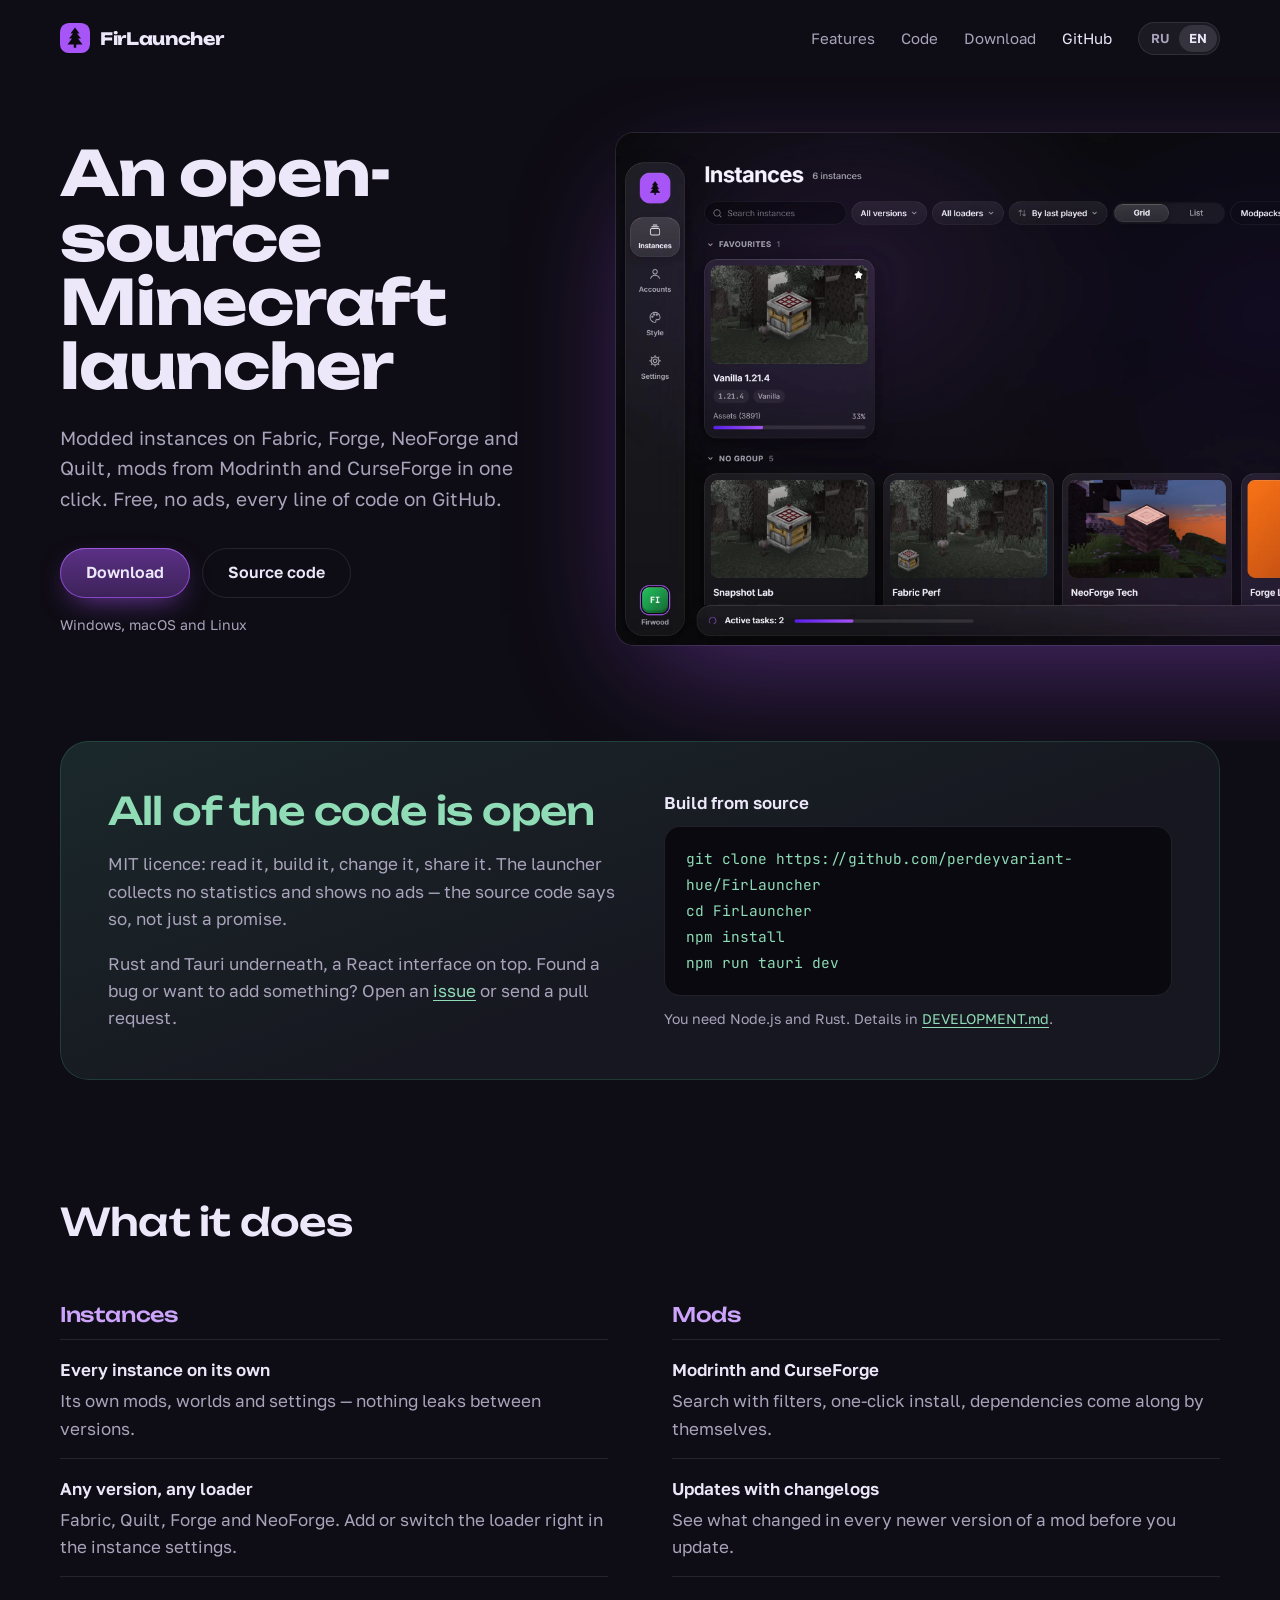
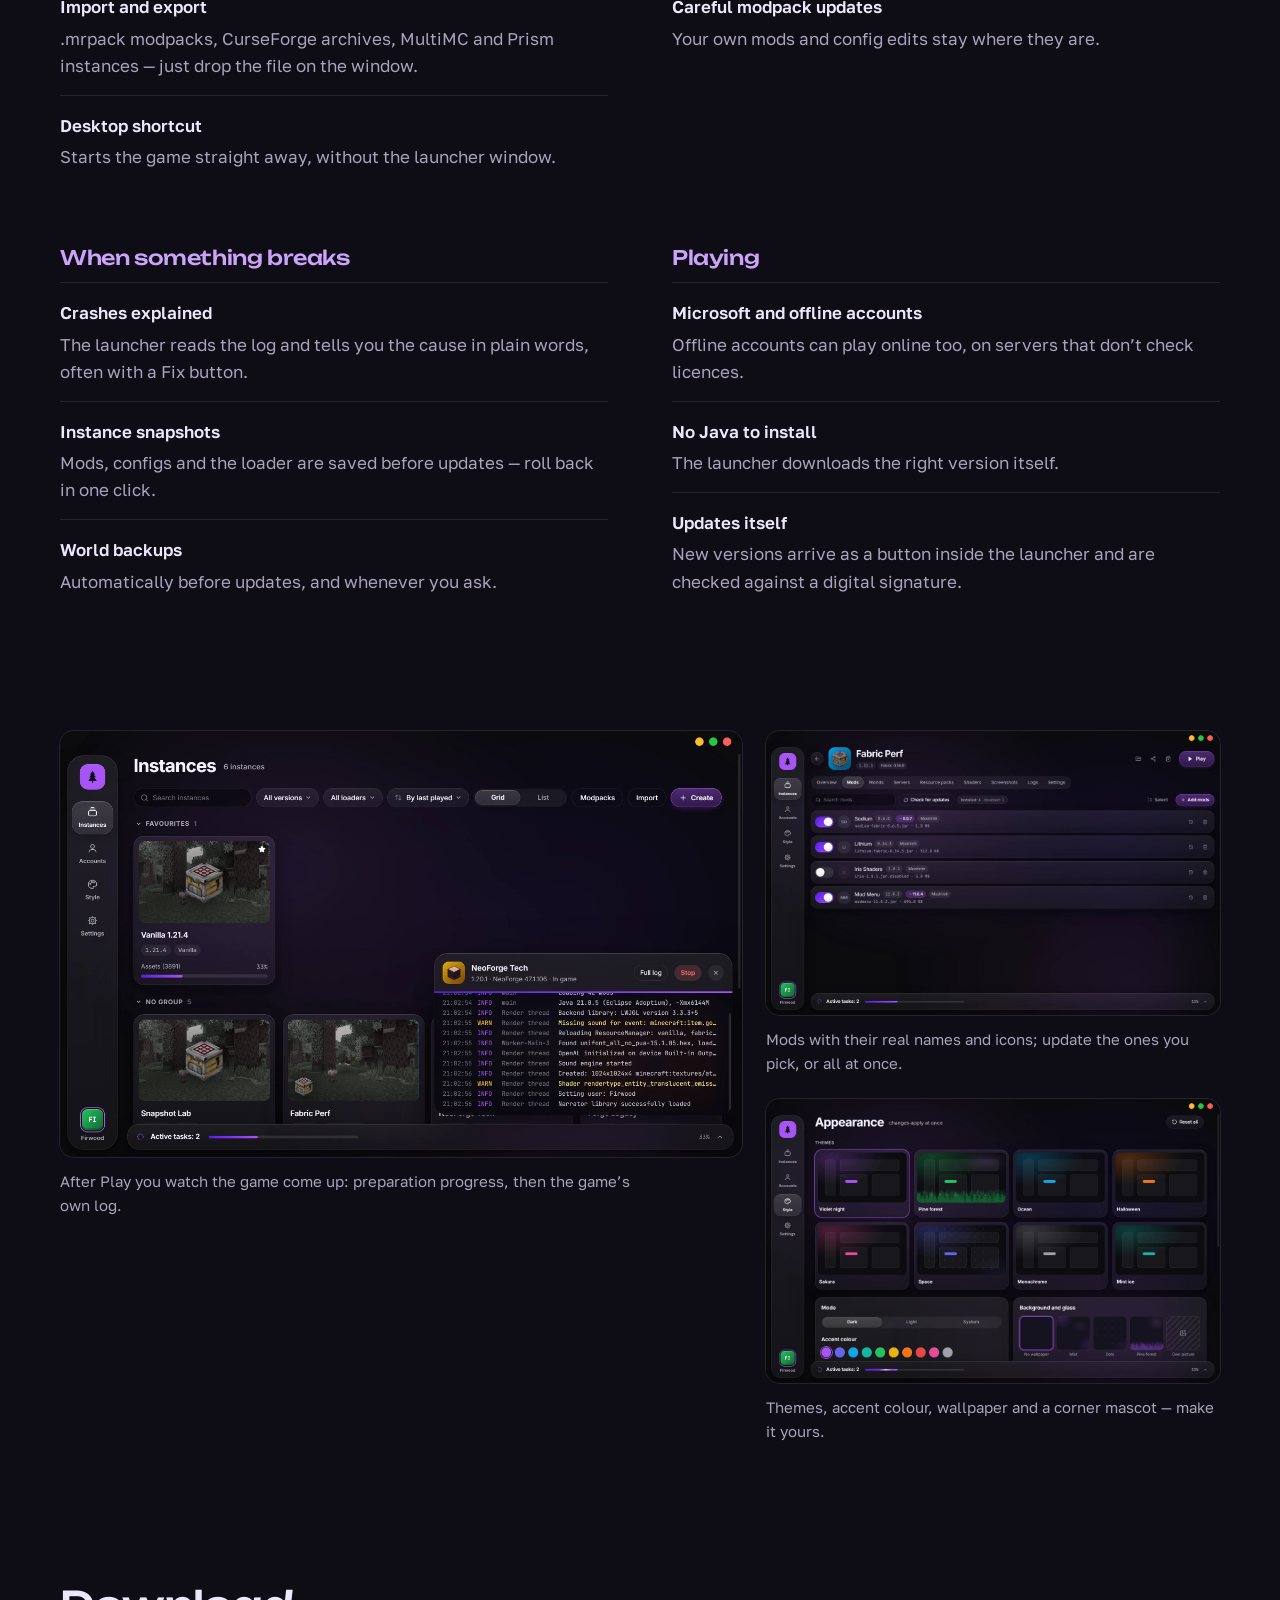
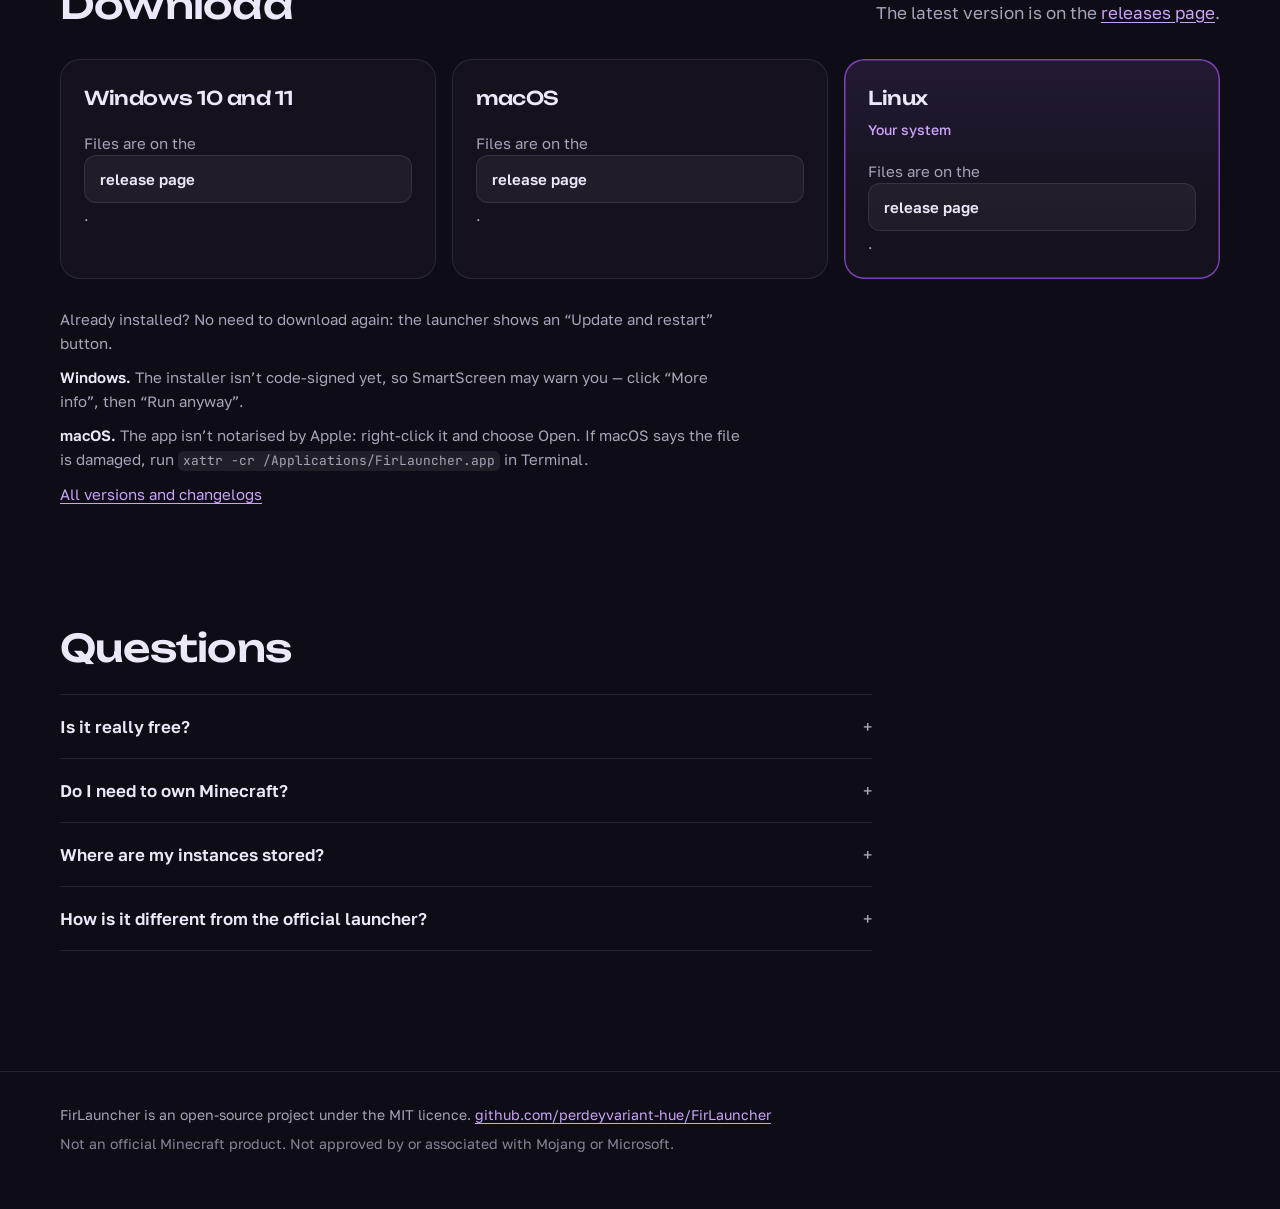
==== en/index.html @ 016143f2 "Site from FirLauncher/FirLauncher@e75945dbc48995f0e6915849e0f08cb244900f71" ====
<!doctype html>
<html lang="en">
<head>
  <meta charset="utf-8">
  <meta name="viewport" content="width=device-width, initial-scale=1">
  <title>FirLauncher — an open-source Minecraft launcher</title>
  <meta name="description" content="A free, open-source Minecraft launcher: modded instances on Fabric, Forge, NeoForge and Quilt, mods from Modrinth and CurseForge in one click. Windows, macOS and Linux.">
  <meta property="og:title" content="FirLauncher — an open-source Minecraft launcher">
  <meta property="og:description" content="Modded instances, one-click mods from Modrinth and CurseForge. Free, no ads, all the code on GitHub.">
  <meta property="og:image" content="../assets/en/instances.webp">
  <meta name="theme-color" content="#0e0c14">
  <link rel="icon" href="../favicon.svg" type="image/svg+xml">
  <link rel="canonical" href="https://firlauncher.github.io/en/">
  <link rel="alternate" hreflang="ru" href="https://firlauncher.github.io/">
  <link rel="alternate" hreflang="en" href="https://firlauncher.github.io/en/">
  <link rel="alternate" hreflang="x-default" href="https://firlauncher.github.io/en/">
  <link rel="preconnect" href="https://fonts.googleapis.com">
  <link rel="preconnect" href="https://fonts.gstatic.com" crossorigin>
  <link href="https://fonts.googleapis.com/css2?family=Golos+Text:wght@400;500;600&family=JetBrains+Mono:wght@400&family=Unbounded:wght@500;700&display=swap" rel="stylesheet">
  <link rel="stylesheet" href="../style.css">
</head>
<body>
  <a class="skip" href="#download">Skip to downloads</a>

  <header class="top">
    <a class="brand" href="./" aria-label="FirLauncher home">
      <svg class="brand-mark" viewBox="0 0 24 24" aria-hidden="true"><rect width="24" height="24" rx="7" fill="#a855f7"/><path d="M12 3.6 15.6 8.4H13.6l3.2 4H14.4l3.6 4.8H13v2.6h-2v-2.6H6l3.6-4.8H7.2l3.2-4H8.4Z" fill="#0b0a0f"/></svg>
      FirLauncher
    </a>
    <nav class="top-nav" aria-label="Sections">
      <a href="#features">Features</a>
      <a href="#open-source">Code</a>
      <a href="#download">Download</a>
      <a class="top-gh" href="https://github.com/perdeyvariant-hue/FirLauncher">GitHub</a>
      <span class="lang" role="group" aria-label="Language">
        <a href="../" hreflang="ru" lang="ru">RU</a>
        <a aria-current="page" lang="en">EN</a>
      </span>
    </nav>
  </header>

  <main>
    <section class="hero">
      <div class="hero-text">
        <h1>An open-source Minecraft launcher</h1>
        <p class="lede">Modded instances on Fabric, Forge, NeoForge and Quilt, mods from Modrinth and CurseForge in one click. Free, no ads, every line of code on GitHub.</p>
        <div class="hero-actions">
          <a class="btn btn-primary" id="hero-download" href="#download">Download</a>
          <a class="btn btn-quiet" href="https://github.com/perdeyvariant-hue/FirLauncher">Source code</a>
        </div>
        <p class="hero-meta" id="hero-meta">Windows, macOS and Linux</p>
      </div>
      <figure class="hero-shot">
        <img src="../assets/en/instances.webp" width="2560" height="1600" alt="The FirLauncher window: instances with covers from the game, filters by version and loader">
      </figure>
    </section>

    <section class="open" id="open-source">
      <div class="open-text">
        <h2>All of the code is open</h2>
        <p>MIT licence: read it, build it, change it, share it. The launcher collects no statistics and shows no ads — the source code says so, not just a promise.</p>
        <p>Rust and Tauri underneath, a React interface on top. Found a bug or want to add something? Open an <a href="https://github.com/perdeyvariant-hue/FirLauncher/issues">issue</a> or send a pull request.</p>
      </div>
      <div class="open-code">
        <p class="code-title">Build from source</p>
        <pre><code>git clone https://github.com/perdeyvariant-hue/FirLauncher
cd FirLauncher
npm install
npm run tauri dev</code></pre>
        <p class="code-note">You need Node.js and Rust. Details in <a href="https://github.com/perdeyvariant-hue/FirLauncher/blob/main/docs/DEVELOPMENT.md">DEVELOPMENT.md</a>.</p>
      </div>
    </section>

    <section class="features" id="features">
      <h2>What it does</h2>

      <div class="group">
        <h3>Instances</h3>
        <dl>
          <div><dt>Every instance on its own</dt><dd>Its own mods, worlds and settings — nothing leaks between versions.</dd></div>
          <div><dt>Any version, any loader</dt><dd>Fabric, Quilt, Forge and NeoForge. Add or switch the loader right in the instance settings.</dd></div>
          <div><dt>Import and export</dt><dd>.mrpack modpacks, CurseForge archives, MultiMC and Prism instances — just drop the file on the window.</dd></div>
          <div><dt>Desktop shortcut</dt><dd>Starts the game straight away, without the launcher window.</dd></div>
        </dl>
      </div>

      <div class="group">
        <h3>Mods</h3>
        <dl>
          <div><dt>Modrinth and CurseForge</dt><dd>Search with filters, one-click install, dependencies come along by themselves.</dd></div>
          <div><dt>Updates with changelogs</dt><dd>See what changed in every newer version of a mod before you update.</dd></div>
          <div><dt>Careful modpack updates</dt><dd>Your own mods and config edits stay where they are.</dd></div>
        </dl>
      </div>

      <div class="group">
        <h3>When something breaks</h3>
        <dl>
          <div><dt>Crashes explained</dt><dd>The launcher reads the log and tells you the cause in plain words, often with a Fix button.</dd></div>
          <div><dt>Instance snapshots</dt><dd>Mods, configs and the loader are saved before updates — roll back in one click.</dd></div>
          <div><dt>World backups</dt><dd>Automatically before updates, and whenever you ask.</dd></div>
        </dl>
      </div>

      <div class="group">
        <h3>Playing</h3>
        <dl>
          <div><dt>Microsoft and offline accounts</dt><dd>Offline accounts can play online too, on servers that don’t check licences.</dd></div>
          <div><dt>No Java to install</dt><dd>The launcher downloads the right version itself.</dd></div>
          <div><dt>Updates itself</dt><dd>New versions arrive as a button inside the launcher and are checked against a digital signature.</dd></div>
        </dl>
      </div>
    </section>

    <section class="gallery" aria-label="Screenshots">
      <figure>
        <img src="../assets/en/launch.webp" width="2560" height="1600" loading="lazy" alt="The launch card with the game's live log">
        <figcaption>After Play you watch the game come up: preparation progress, then the game’s own log.</figcaption>
      </figure>
      <figure>
        <img src="../assets/en/mods.webp" width="2560" height="1600" loading="lazy" alt="An instance's mods with updates available">
        <figcaption>Mods with their real names and icons; update the ones you pick, or all at once.</figcaption>
      </figure>
      <figure>
        <img src="../assets/en/appearance.webp" width="2560" height="1600" loading="lazy" alt="Appearance settings: themes, accent colour, wallpaper and mascot">
        <figcaption>Themes, accent colour, wallpaper and a corner mascot — make it yours.</figcaption>
      </figure>
    </section>

    <section class="download" id="download">
      <div class="download-head">
        <h2>Download</h2>
        <p id="release-line">The latest version is on the <a href="https://github.com/perdeyvariant-hue/FirLauncher/releases/latest">releases page</a>.</p>
      </div>

      <div class="platforms" id="platforms">
        <div class="platform" data-os="windows">
          <h3>Windows 10 and 11</h3>
          <ul class="files"></ul>
        </div>
        <div class="platform" data-os="macos">
          <h3>macOS</h3>
          <ul class="files"></ul>
        </div>
        <div class="platform" data-os="linux">
          <h3>Linux</h3>
          <ul class="files"></ul>
        </div>
      </div>

      <div class="notes">
        <p>Already installed? No need to download again: the launcher shows an “Update and restart” button.</p>
        <p><strong>Windows.</strong> The installer isn’t code-signed yet, so SmartScreen may warn you — click “More info”, then “Run anyway”.</p>
        <p><strong>macOS.</strong> The app isn’t notarised by Apple: right-click it and choose Open. If macOS says the file is damaged, run <code>xattr -cr /Applications/FirLauncher.app</code> in Terminal.</p>
        <p><a href="https://github.com/perdeyvariant-hue/FirLauncher/releases">All versions and changelogs</a></p>
      </div>
    </section>

    <section class="faq" aria-labelledby="faq-title">
      <h2 id="faq-title">Questions</h2>
      <details>
        <summary>Is it really free?</summary>
        <p>Yes. FirLauncher is released under the MIT licence, with no paid features and no ads.</p>
      </details>
      <details>
        <summary>Do I need to own Minecraft?</summary>
        <p>To play on official servers and use your own skin, you need a Microsoft account that owns the game. An offline account works for singleplayer, LAN games and servers that don’t check licences.</p>
      </details>
      <details>
        <summary>Where are my instances stored?</summary>
        <p>In the launcher’s data folder: <code>%APPDATA%\FirLauncher</code> on Windows, <code>~/Library/Application Support/FirLauncher</code> on macOS and <code>~/.config/FirLauncher</code> on Linux. You can move it in the settings.</p>
      </details>
      <details>
        <summary>How is it different from the official launcher?</summary>
        <p>FirLauncher is made for modded play: every instance has its own mods and worlds, mods install from catalogues together with their dependencies, modpacks import and update, and when the game crashes the launcher tells you why.</p>
      </details>
    </section>
  </main>

  <footer class="foot">
    <p>FirLauncher is an open-source project under the MIT licence. <a href="https://github.com/perdeyvariant-hue/FirLauncher">github.com/perdeyvariant-hue/FirLauncher</a></p>
    <p class="disclaimer">Not an official Minecraft product. Not approved by or associated with Mojang or Microsoft.</p>
  </footer>

  <script src="../app.js" defer></script>
</body>
</html>
---- style.css ----
/*
 * FirLauncher site. The launcher's own night palette: ink, a violet for
 * actions, and a fir green for everything about the open code.
 */
:root {
  --ink: #0e0c14;
  --ink-2: #15121d;
  --panel: #1a1724;
  --line: rgb(236 232 250 / 0.1);
  --text: #ece8fa;
  --dim: #a9a3bb;
  --violet: #a855f7;
  --violet-soft: #cba3fb;
  --fir: #3fb27f;
  --fir-soft: #8fdcb6;
  --wrap: 1160px;
  --gutter: max(20px, calc((100vw - var(--wrap)) / 2));
  color-scheme: dark;
}

*,
*::before,
*::after {
  box-sizing: border-box;
}

html {
  scroll-behavior: smooth;
}

body {
  margin: 0;
  background: var(--ink);
  color: var(--text);
  font: 400 17px/1.6 'Golos Text', system-ui, sans-serif;
  -webkit-font-smoothing: antialiased;
}

a {
  color: var(--violet-soft);
  text-underline-offset: 3px;
}

a:hover {
  color: #fff;
}

:focus-visible {
  outline: 2px solid var(--violet);
  outline-offset: 3px;
  border-radius: 6px;
}

h1,
h2,
h3 {
  font-family: 'Unbounded', 'Golos Text', sans-serif;
  letter-spacing: -0.02em;
  margin: 0;
}

h2 {
  font-weight: 500;
  font-size: clamp(26px, 3.2vw, 38px);
  line-height: 1.15;
}

code,
pre {
  font-family: 'JetBrains Mono', ui-monospace, Consolas, monospace;
}

p code {
  font-size: 0.86em;
  padding: 0.1em 0.4em;
  border-radius: 6px;
  background: rgb(236 232 250 / 0.08);
}

.skip {
  position: absolute;
  left: -999px;
}

.skip:focus {
  left: 16px;
  top: 12px;
  z-index: 10;
  padding: 8px 14px;
  background: var(--panel);
  border-radius: 10px;
}

/* Header */
.top {
  display: flex;
  align-items: center;
  justify-content: space-between;
  gap: 24px;
  padding: 22px var(--gutter);
}

.brand {
  display: inline-flex;
  align-items: center;
  gap: 10px;
  color: var(--text);
  font: 700 17px/1 'Unbounded', sans-serif;
  text-decoration: none;
  letter-spacing: -0.02em;
}

.brand-mark {
  width: 30px;
  height: 30px;
}

.top-nav {
  display: flex;
  align-items: center;
  gap: 26px;
  font-size: 15px;
}

.top-nav a {
  color: var(--dim);
  text-decoration: none;
}

.top-nav a:hover {
  color: var(--text);
}

.top-gh {
  color: var(--text) !important;
}

/* RU / EN: the current one sits on a raised pill. */
.lang {
  display: inline-flex;
  padding: 3px;
  border-radius: 999px;
  background: rgb(236 232 250 / 0.06);
  box-shadow: inset 0 0 0 1px var(--line);
}

.top-nav .lang a {
  padding: 3px 10px;
  border-radius: 999px;
  font-size: 13px;
  font-weight: 600;
  color: var(--dim);
}

.top-nav .lang a[aria-current] {
  color: var(--text);
  background: rgb(236 232 250 / 0.12);
}

.top-nav .lang a[href]:hover {
  color: var(--text);
}

/* Buttons */
.btn {
  display: inline-flex;
  align-items: center;
  justify-content: center;
  min-height: 50px;
  padding: 0 26px;
  border-radius: 999px;
  font-weight: 600;
  font-size: 16px;
  text-decoration: none;
  color: var(--text);
  transition: background-color 0.15s ease, box-shadow 0.15s ease;
}

.btn-primary {
  background: linear-gradient(180deg, rgb(168 85 247 / 0.5), rgb(168 85 247 / 0.3));
  box-shadow: inset 0 0 0 1px rgb(168 85 247 / 0.7), inset 0 1px 0 rgb(255 255 255 / 0.2),
    0 10px 30px -12px rgb(168 85 247 / 0.8);
}

.btn-primary:hover {
  color: #fff;
  background: linear-gradient(180deg, rgb(168 85 247 / 0.65), rgb(168 85 247 / 0.42));
}

.btn-quiet {
  box-shadow: inset 0 0 0 1px var(--line);
}

.btn-quiet:hover {
  color: #fff;
  background: rgb(236 232 250 / 0.06);
}

/* Hero: the window itself runs off the right edge. */
.hero {
  display: grid;
  grid-template-columns: minmax(0, 500px) minmax(0, 1fr);
  align-items: center;
  gap: 56px;
  padding: 56px 0 96px var(--gutter);
  /* The window runs off the right edge; the page must not scroll after it. */
  overflow: clip;
}

.hero h1 {
  font-weight: 700;
  font-size: clamp(38px, 5vw, 62px);
  line-height: 1.04;
}

.lede {
  margin: 24px 0 0;
  max-width: 34em;
  color: var(--dim);
  font-size: 19px;
}

.hero-actions {
  display: flex;
  flex-wrap: wrap;
  gap: 12px;
  margin-top: 34px;
}

.hero-meta {
  margin: 16px 0 0;
  color: var(--dim);
  font-size: 14px;
}

.hero-shot {
  margin: 0;
  width: min(1040px, 64vw);
  animation: rise 0.9s cubic-bezier(0.2, 0.8, 0.2, 1) both;
}

.hero-shot img {
  display: block;
  width: 100%;
  height: auto;
  border-radius: 18px 0 0 18px;
  box-shadow: 0 0 0 1px var(--line), 0 40px 120px -30px rgb(168 85 247 / 0.45);
}

@keyframes rise {
  from {
    opacity: 0;
    transform: translateY(28px);
  }
}

/* Open source */
.open {
  display: grid;
  grid-template-columns: minmax(0, 1fr) minmax(0, 1fr);
  gap: 48px;
  margin: 0 var(--gutter);
  padding: 48px;
  border-radius: 28px;
  background: linear-gradient(160deg, rgb(63 178 127 / 0.14), rgb(63 178 127 / 0.03) 60%), var(--ink-2);
  box-shadow: inset 0 0 0 1px rgb(63 178 127 / 0.22);
}

.open h2 {
  color: var(--fir-soft);
}

.open-text p {
  max-width: 34em;
  margin: 18px 0 0;
  color: var(--dim);
}

.open a {
  color: var(--fir-soft);
}

.code-title {
  margin: 0 0 10px;
  font-weight: 600;
}

.open pre {
  margin: 0;
  padding: 20px 22px;
  overflow-x: auto;
  border-radius: 16px;
  background: #0a0910;
  box-shadow: inset 0 0 0 1px var(--line);
  font-size: 14.5px;
  line-height: 1.8;
  color: var(--fir-soft);
  white-space: pre-wrap;
  overflow-wrap: anywhere;
}

.code-note {
  margin: 12px 0 0;
  font-size: 14px;
  color: var(--dim);
}

/* Features: grouped lists, not cards. */
.features {
  padding: 120px var(--gutter) 40px;
  display: grid;
  grid-template-columns: repeat(2, minmax(0, 1fr));
  column-gap: 64px;
  row-gap: 56px;
}

.features > h2 {
  grid-column: 1 / -1;
  margin-bottom: 0;
}

.group h3 {
  font-weight: 500;
  font-size: 20px;
  color: var(--violet-soft);
  margin-bottom: 8px;
}

.group dl {
  margin: 0;
}

.group dl > div {
  padding: 16px 0;
  border-top: 1px solid var(--line);
}

.group dt {
  font-weight: 600;
}

.group dd {
  margin: 4px 0 0;
  color: var(--dim);
  max-width: 36em;
}

/* Gallery */
.gallery {
  display: grid;
  grid-template-columns: 1.5fr 1fr;
  gap: 24px;
  padding: 80px var(--gutter);
}

.gallery figure {
  margin: 0;
}

.gallery figure:first-child {
  grid-row: span 2;
}

.gallery img {
  display: block;
  width: 100%;
  height: auto;
  border-radius: 14px;
  box-shadow: 0 0 0 1px var(--line);
}

.gallery figcaption {
  margin-top: 12px;
  color: var(--dim);
  font-size: 15px;
  max-width: 40em;
}

/* Download */
.download {
  padding: 60px var(--gutter) 40px;
}

.download-head {
  display: flex;
  flex-wrap: wrap;
  align-items: baseline;
  justify-content: space-between;
  gap: 12px 32px;
}

.download-head p {
  margin: 0;
  color: var(--dim);
}

.platforms {
  display: grid;
  grid-template-columns: repeat(3, minmax(0, 1fr));
  gap: 16px;
  margin-top: 32px;
}

.platform {
  padding: 24px;
  border-radius: 20px;
  background: var(--ink-2);
  box-shadow: inset 0 0 0 1px var(--line);
}

/* The visitor's own system is the one to pick. */
.platform.is-yours {
  box-shadow: inset 0 0 0 1.5px rgb(168 85 247 / 0.7);
  background: linear-gradient(180deg, rgb(168 85 247 / 0.1), transparent 70%), var(--ink-2);
}

.platform h3 {
  font-weight: 500;
  font-size: 19px;
}

.yours {
  display: block;
  margin-top: 6px;
  font-size: 14px;
  color: var(--violet-soft);
  font-family: 'Golos Text', sans-serif;
  letter-spacing: 0;
}

.files {
  list-style: none;
  margin: 18px 0 0;
  padding: 0;
  display: grid;
  gap: 8px;
}

.files a {
  display: flex;
  justify-content: space-between;
  align-items: center;
  gap: 12px;
  padding: 12px 16px;
  border-radius: 12px;
  color: var(--text);
  text-decoration: none;
  background: rgb(236 232 250 / 0.05);
  box-shadow: inset 0 0 0 1px var(--line);
}

.files a:hover {
  background: rgb(168 85 247 / 0.16);
}

.files li:first-child a {
  font-weight: 600;
}

.size {
  color: var(--dim);
  font-size: 14px;
  font-weight: 400;
  white-space: nowrap;
}

.files .fallback {
  color: var(--dim);
  font-size: 15px;
}

.notes {
  margin-top: 28px;
  max-width: 46em;
  color: var(--dim);
  font-size: 15px;
}

.notes p {
  margin: 10px 0 0;
}

.notes strong {
  color: var(--text);
  font-weight: 600;
}

/* FAQ */
.faq {
  padding: 80px var(--gutter) 40px;
  max-width: calc(var(--wrap) * 0.7 + 2 * var(--gutter));
}

.faq h2 {
  margin-bottom: 24px;
}

.faq details {
  border-top: 1px solid var(--line);
}

.faq details:last-child {
  border-bottom: 1px solid var(--line);
}

.faq summary {
  cursor: pointer;
  padding: 18px 0;
  font-weight: 600;
  list-style: none;
}

.faq summary::-webkit-details-marker {
  display: none;
}

.faq summary::after {
  content: '+';
  float: right;
  color: var(--dim);
  font-weight: 400;
}

.faq details[open] summary::after {
  content: '−';
}

.faq details p {
  margin: 0 0 20px;
  color: var(--dim);
  max-width: 40em;
}

/* Footer */
.foot {
  margin-top: 80px;
  padding: 32px var(--gutter) 48px;
  border-top: 1px solid var(--line);
  color: var(--dim);
  font-size: 14px;
}

.foot p {
  margin: 0 0 6px;
}

.disclaimer {
  opacity: 0.8;
}

/* Narrow screens */
@media (max-width: 960px) {
  .hero {
    grid-template-columns: 1fr;
    padding-right: var(--gutter);
    padding-top: 32px;
  }

  .hero-shot {
    width: 100%;
  }

  .hero-shot img {
    border-radius: 14px;
  }

  .open,
  .features,
  .gallery,
  .platforms {
    grid-template-columns: minmax(0, 1fr);
  }

  .open {
    padding: 28px;
    gap: 28px;
  }

  .gallery figure:first-child {
    grid-row: auto;
  }
}

@media (max-width: 560px) {
  .top-nav > a:not(.top-gh) {
    display: none;
  }
}

@media (prefers-reduced-motion: reduce) {
  html {
    scroll-behavior: auto;
  }

  .hero-shot {
    animation: none;
  }
}
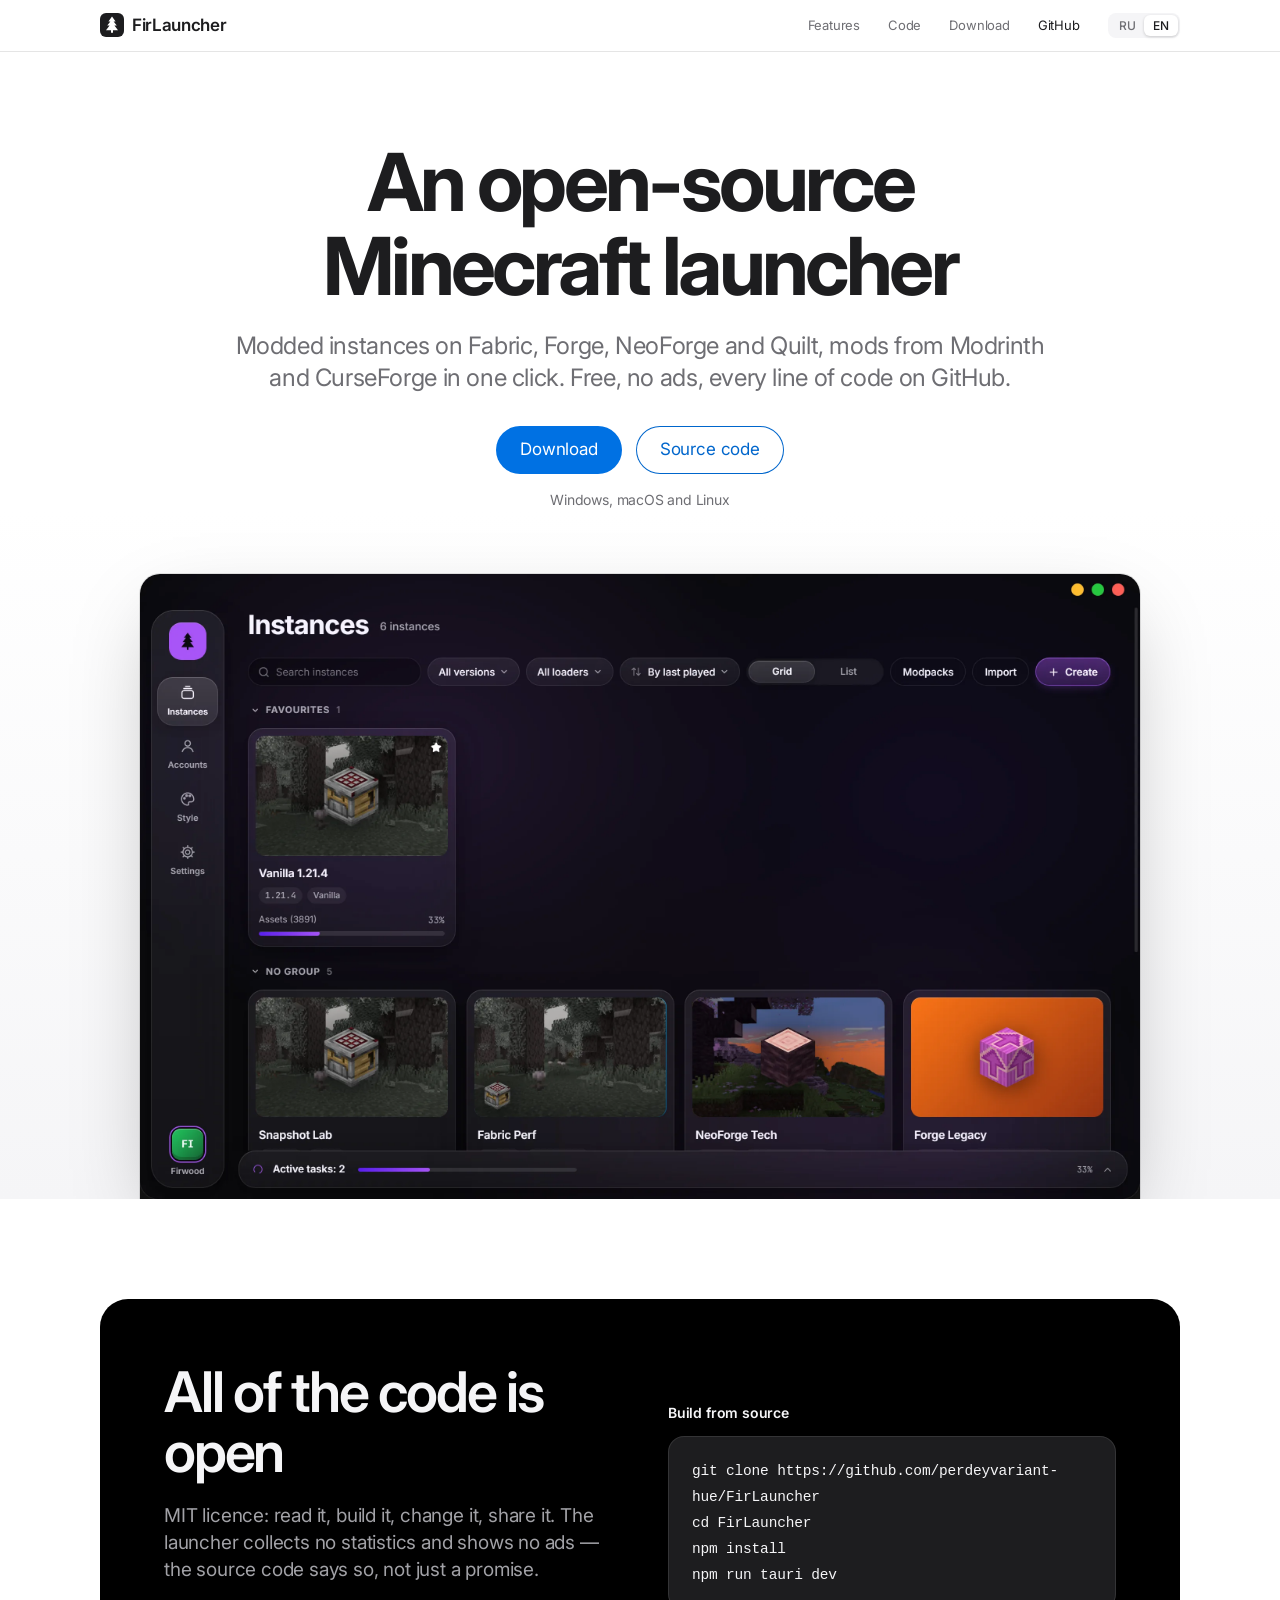
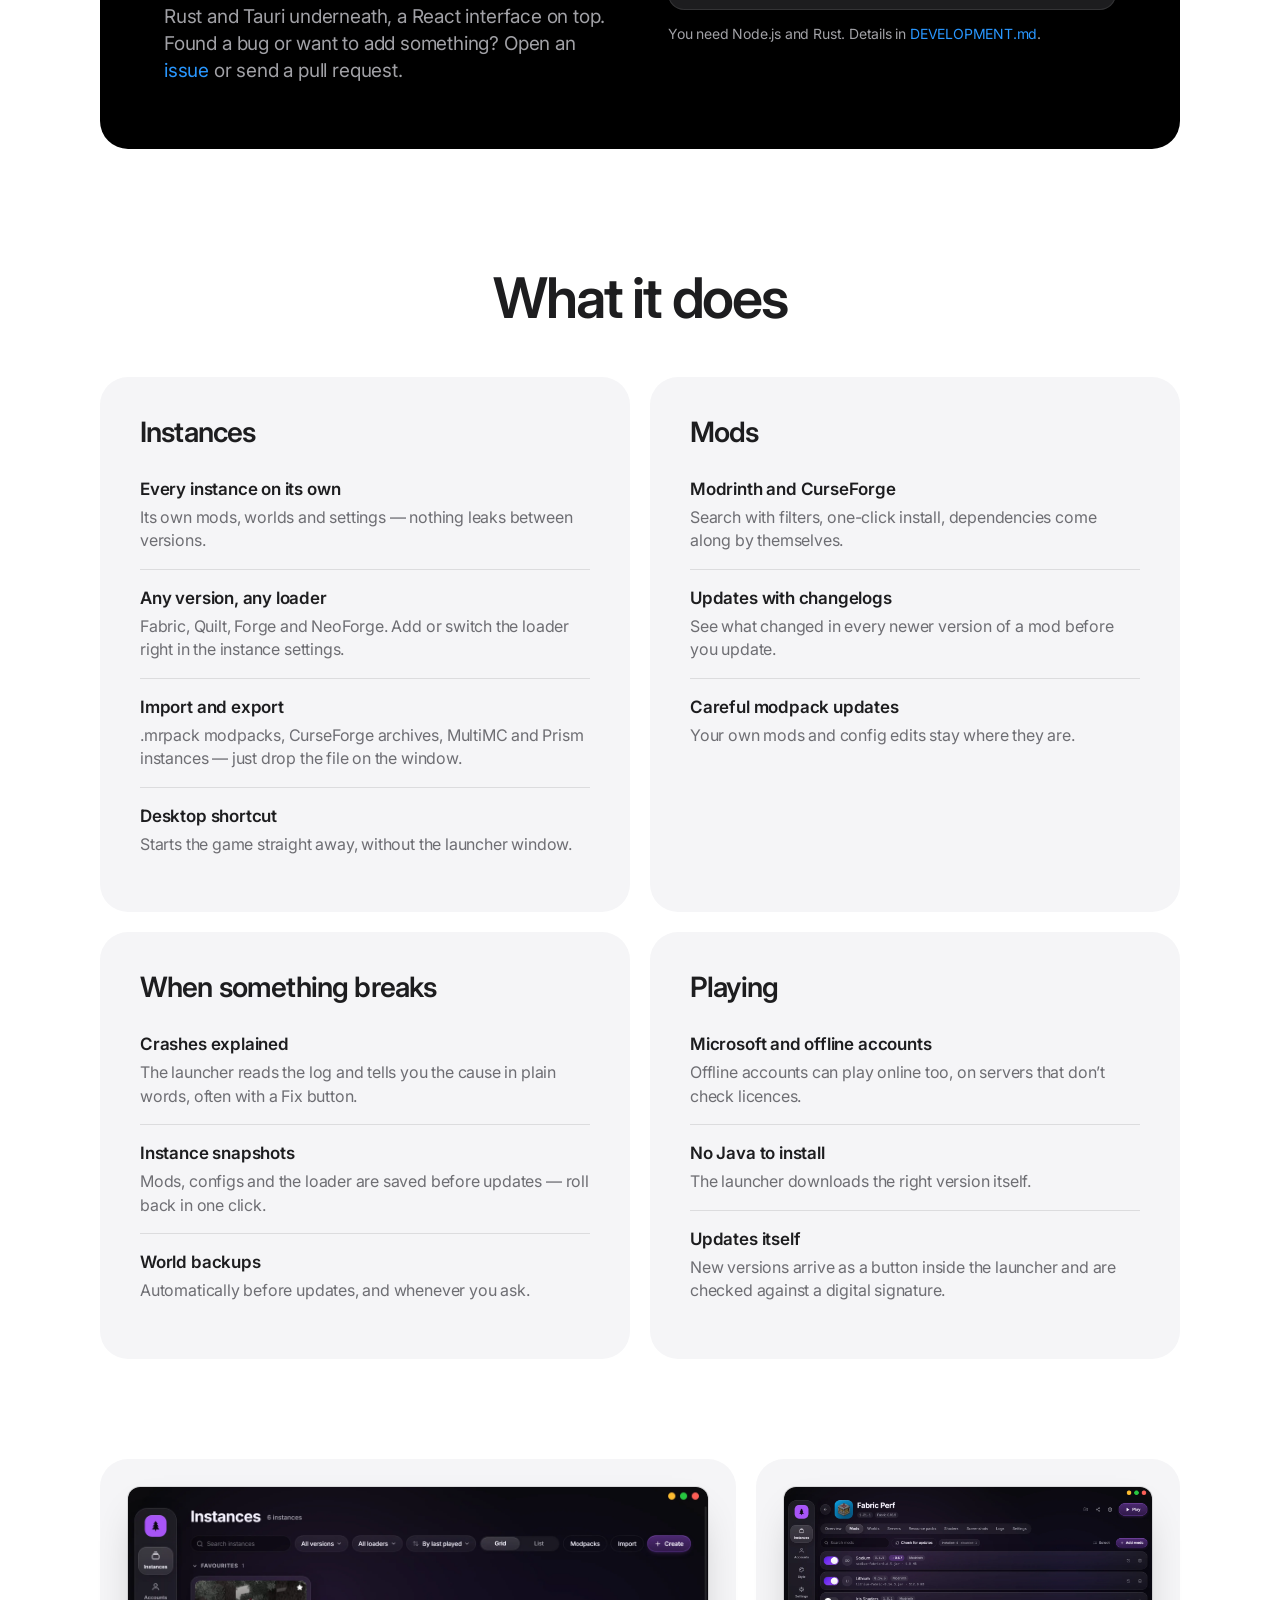
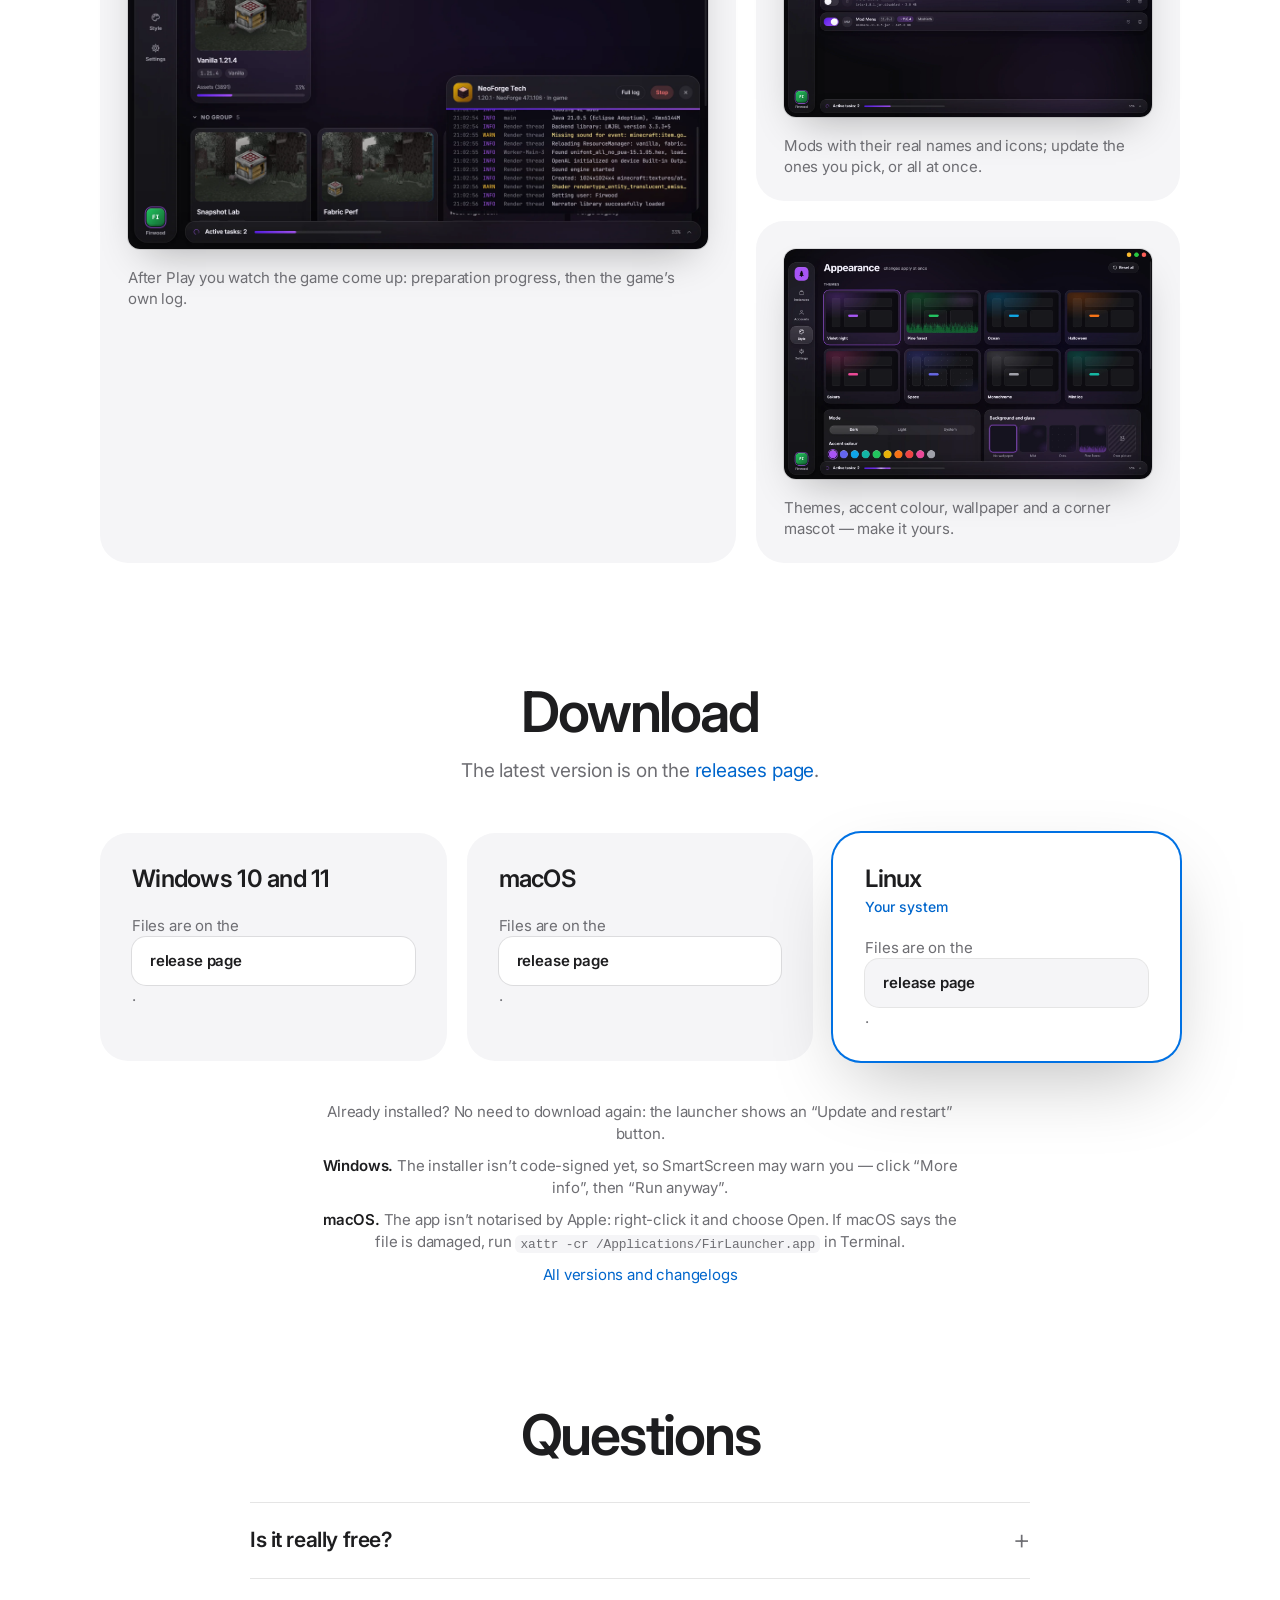
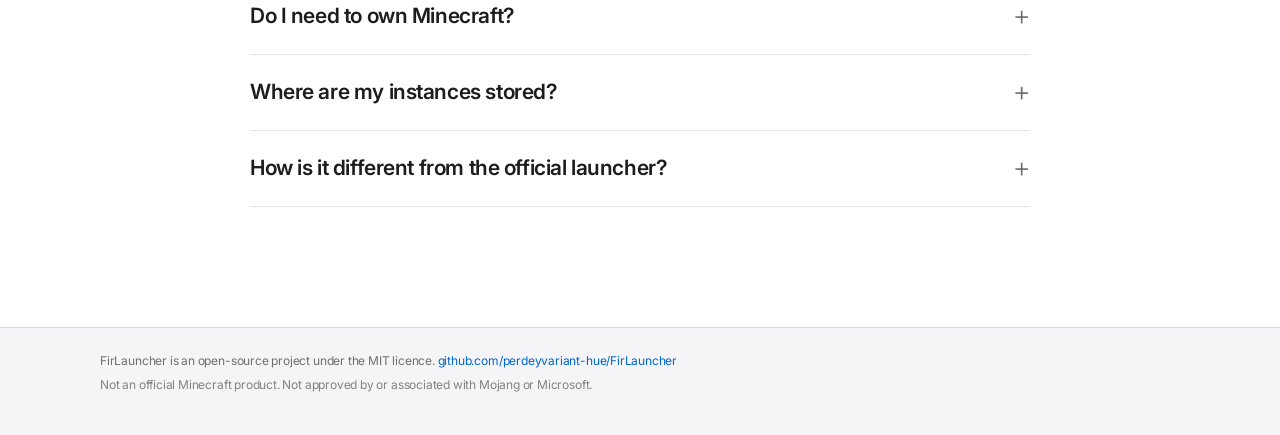
==== commit e32494ae: "Redesign site in an Apple-like style Light/dark system themes, translucent sticky bar, centred hero," ====
--- a/en/index.html
+++ b/en/index.html
@@ -8,15 +8,42 @@
   <meta property="og:title" content="FirLauncher — an open-source Minecraft launcher">
   <meta property="og:description" content="Modded instances, one-click mods from Modrinth and CurseForge. Free, no ads, all the code on GitHub.">
   <meta property="og:image" content="../assets/en/instances.webp">
-  <meta name="theme-color" content="#0e0c14">
+  <meta name="theme-color" content="#ffffff" media="(prefers-color-scheme: light)">
+  <meta name="theme-color" content="#000000" media="(prefers-color-scheme: dark)">
   <link rel="icon" href="../favicon.svg" type="image/svg+xml">
   <link rel="canonical" href="https://firlauncher.github.io/en/">
   <link rel="alternate" hreflang="ru" href="https://firlauncher.github.io/">
   <link rel="alternate" hreflang="en" href="https://firlauncher.github.io/en/">
   <link rel="alternate" hreflang="x-default" href="https://firlauncher.github.io/en/">
-  <link rel="preconnect" href="https://fonts.googleapis.com">
-  <link rel="preconnect" href="https://fonts.gstatic.com" crossorigin>
-  <link href="https://fonts.googleapis.com/css2?family=Golos+Text:wght@400;500;600&family=JetBrains+Mono:wght@400&family=Unbounded:wght@500;700&display=swap" rel="stylesheet">
+  
+  
+  <link href="https://fonts.googleapis.com/css2?family=Inter:wght@400;500;600;700&display=swap" rel="stylesheet">
+  <script type="application/ld+json">
+{
+    "@context": "https://schema.org",
+    "@type": "SoftwareApplication",
+    "name": "FirLauncher",
+    "url": "https://firlauncher.github.io/en/",
+    "description": "A free, open-source Minecraft launcher: modded instances on Fabric, Forge, NeoForge and Quilt, mods from Modrinth and CurseForge in one click.",
+    "inLanguage": "en",
+    "applicationCategory": "GameApplication",
+    "applicationSubCategory": "Minecraft launcher",
+    "operatingSystem": "Windows 10, Windows 11, macOS, Linux",
+    "isAccessibleForFree": true,
+    "offers": {
+      "@type": "Offer",
+      "price": "0",
+      "priceCurrency": "USD"
+    },
+    "license": "https://opensource.org/licenses/MIT",
+    "downloadUrl": "https://github.com/perdeyvariant-hue/FirLauncher/releases/latest",
+    "image": "https://firlauncher.github.io/assets/en/instances.webp",
+    "screenshot": "https://firlauncher.github.io/assets/en/instances.webp",
+    "sameAs": [
+      "https://github.com/perdeyvariant-hue/FirLauncher"
+    ]
+  }
+  </script>
   <link rel="stylesheet" href="../style.css">
 </head>
 <body>
@@ -24,7 +51,7 @@
 
   <header class="top">
     <a class="brand" href="./" aria-label="FirLauncher home">
-      <svg class="brand-mark" viewBox="0 0 24 24" aria-hidden="true"><rect width="24" height="24" rx="7" fill="#a855f7"/><path d="M12 3.6 15.6 8.4H13.6l3.2 4H14.4l3.6 4.8H13v2.6h-2v-2.6H6l3.6-4.8H7.2l3.2-4H8.4Z" fill="#0b0a0f"/></svg>
+      <svg class="brand-mark" viewBox="0 0 24 24" aria-hidden="true"><rect width="24" height="24" rx="6"/><path d="M12 3.6 15.6 8.4H13.6l3.2 4H14.4l3.6 4.8H13v2.6h-2v-2.6H6l3.6-4.8H7.2l3.2-4H8.4Z"/></svg>
       FirLauncher
     </a>
     <nav class="top-nav" aria-label="Sections">
--- a/style.css
+++ b/style.css
@@ -1,21 +1,43 @@
 /*
- * FirLauncher site. The launcher's own night palette: ink, a violet for
- * actions, and a fir green for everything about the open code.
+ * FirLauncher site, in the spirit of apple.com: system type, generous
+ * whitespace, a translucent bar, big centred headlines and rounded
+ * surfaces. Light by default, dark follows the system.
  */
 :root {
-  --ink: #0e0c14;
-  --ink-2: #15121d;
-  --panel: #1a1724;
-  --line: rgb(236 232 250 / 0.1);
-  --text: #ece8fa;
-  --dim: #a9a3bb;
-  --violet: #a855f7;
-  --violet-soft: #cba3fb;
-  --fir: #3fb27f;
-  --fir-soft: #8fdcb6;
-  --wrap: 1160px;
-  --gutter: max(20px, calc((100vw - var(--wrap)) / 2));
-  color-scheme: dark;
+  --bg: #fff;
+  --bg-alt: #f5f5f7;
+  --surface: #fff;
+  --text: #1d1d1f;
+  --dim: #6e6e73;
+  --line: rgb(0 0 0 / 0.1);
+  --accent: #0071e3;
+  --accent-hover: #0077ed;
+  --accent-text: #0066cc;
+  --code-bg: #1d1d1f;
+  --code-text: #f5f5f7;
+  --bar: rgb(255 255 255 / 0.72);
+  --shadow: 0 30px 80px -20px rgb(0 0 0 / 0.28);
+  --wrap: 1080px;
+  --gutter: max(22px, calc((100vw - var(--wrap)) / 2));
+  --font: -apple-system, BlinkMacSystemFont, 'SF Pro Display', 'SF Pro Text', 'Inter', 'Helvetica Neue', Arial, sans-serif;
+  color-scheme: light dark;
+}
+
+@media (prefers-color-scheme: dark) {
+  :root {
+    --bg: #000;
+    --bg-alt: #161617;
+    --surface: #1d1d1f;
+    --text: #f5f5f7;
+    --dim: #a1a1a6;
+    --line: rgb(255 255 255 / 0.14);
+    --accent: #0a84ff;
+    --accent-hover: #409cff;
+    --accent-text: #2997ff;
+    --code-bg: #0b0b0c;
+    --bar: rgb(22 22 23 / 0.72);
+    --shadow: 0 30px 80px -20px rgb(0 0 0 / 0.8);
+  }
 }
 
 *,
@@ -26,55 +48,59 @@
 
 html {
   scroll-behavior: smooth;
+  scroll-padding-top: 64px;
 }
 
 body {
   margin: 0;
-  background: var(--ink);
+  background: var(--bg);
   color: var(--text);
-  font: 400 17px/1.6 'Golos Text', system-ui, sans-serif;
+  font: 400 17px/1.47 var(--font);
+  letter-spacing: -0.011em;
   -webkit-font-smoothing: antialiased;
 }
 
 a {
-  color: var(--violet-soft);
+  color: var(--accent-text);
+  text-decoration: none;
+}
+
+a:hover {
+  text-decoration: underline;
   text-underline-offset: 3px;
 }
 
-a:hover {
-  color: #fff;
-}
-
 :focus-visible {
-  outline: 2px solid var(--violet);
+  outline: 2px solid var(--accent);
   outline-offset: 3px;
-  border-radius: 6px;
+  border-radius: 8px;
 }
 
 h1,
 h2,
 h3 {
-  font-family: 'Unbounded', 'Golos Text', sans-serif;
-  letter-spacing: -0.02em;
   margin: 0;
+  font-family: var(--font);
+  font-weight: 600;
+  letter-spacing: -0.03em;
 }
 
 h2 {
-  font-weight: 500;
-  font-size: clamp(26px, 3.2vw, 38px);
-  line-height: 1.15;
+  font-size: clamp(32px, 5vw, 56px);
+  line-height: 1.07;
+  letter-spacing: -0.04em;
 }
 
 code,
 pre {
-  font-family: 'JetBrains Mono', ui-monospace, Consolas, monospace;
+  font-family: ui-monospace, 'SF Mono', Menlo, Consolas, monospace;
 }
 
 p code {
   font-size: 0.86em;
-  padding: 0.1em 0.4em;
+  padding: 0.12em 0.4em;
   border-radius: 6px;
-  background: rgb(236 232 250 / 0.08);
+  background: var(--bg-alt);
 }
 
 .skip {
@@ -85,80 +111,97 @@
 .skip:focus {
   left: 16px;
   top: 12px;
+  z-index: 20;
+  padding: 8px 14px;
+  background: var(--surface);
+  border-radius: 10px;
+}
+
+/* Header: a thin translucent bar that blurs what scrolls under it. */
+.top {
+  position: sticky;
+  top: 0;
   z-index: 10;
-  padding: 8px 14px;
-  background: var(--panel);
-  border-radius: 10px;
-}
-
-/* Header */
-.top {
   display: flex;
   align-items: center;
   justify-content: space-between;
   gap: 24px;
-  padding: 22px var(--gutter);
+  height: 52px;
+  padding: 0 var(--gutter);
+  background: var(--bar);
+  -webkit-backdrop-filter: saturate(180%) blur(20px);
+  backdrop-filter: saturate(180%) blur(20px);
+  border-bottom: 1px solid var(--line);
 }
 
 .brand {
   display: inline-flex;
   align-items: center;
-  gap: 10px;
+  gap: 8px;
   color: var(--text);
-  font: 700 17px/1 'Unbounded', sans-serif;
+  font-size: 17px;
+  font-weight: 600;
+  letter-spacing: -0.02em;
+}
+
+.brand:hover {
   text-decoration: none;
-  letter-spacing: -0.02em;
 }
 
 .brand-mark {
-  width: 30px;
-  height: 30px;
+  width: 24px;
+  height: 24px;
+}
+
+.brand-mark rect {
+  fill: var(--text);
+}
+
+.brand-mark path {
+  fill: var(--bg);
 }
 
 .top-nav {
   display: flex;
   align-items: center;
-  gap: 26px;
-  font-size: 15px;
+  gap: 28px;
+  font-size: 13px;
 }
 
 .top-nav a {
   color: var(--dim);
-  text-decoration: none;
+  transition: color 0.2s ease;
 }
 
 .top-nav a:hover {
   color: var(--text);
-}
-
-.top-gh {
-  color: var(--text) !important;
-}
-
-/* RU / EN: the current one sits on a raised pill. */
+  text-decoration: none;
+}
+
+.top-nav .top-gh {
+  color: var(--text);
+}
+
+/* RU / EN: a segmented control. */
 .lang {
   display: inline-flex;
-  padding: 3px;
-  border-radius: 999px;
-  background: rgb(236 232 250 / 0.06);
-  box-shadow: inset 0 0 0 1px var(--line);
+  padding: 2px;
+  border-radius: 8px;
+  background: var(--bg-alt);
 }
 
 .top-nav .lang a {
-  padding: 3px 10px;
-  border-radius: 999px;
-  font-size: 13px;
-  font-weight: 600;
+  padding: 2px 9px;
+  border-radius: 6px;
+  font-size: 12px;
+  font-weight: 500;
   color: var(--dim);
 }
 
 .top-nav .lang a[aria-current] {
   color: var(--text);
-  background: rgb(236 232 250 / 0.12);
-}
-
-.top-nav .lang a[href]:hover {
-  color: var(--text);
+  background: var(--surface);
+  box-shadow: 0 1px 3px rgb(0 0 0 / 0.18);
 }
 
 /* Buttons */
@@ -166,65 +209,77 @@
   display: inline-flex;
   align-items: center;
   justify-content: center;
-  min-height: 50px;
-  padding: 0 26px;
-  border-radius: 999px;
-  font-weight: 600;
-  font-size: 16px;
+  min-height: 48px;
+  padding: 0 24px;
+  border-radius: 980px;
+  font-size: 17px;
+  font-weight: 400;
+  letter-spacing: -0.01em;
+  transition: background-color 0.2s ease, color 0.2s ease;
+}
+
+.btn:hover {
   text-decoration: none;
-  color: var(--text);
-  transition: background-color 0.15s ease, box-shadow 0.15s ease;
 }
 
 .btn-primary {
-  background: linear-gradient(180deg, rgb(168 85 247 / 0.5), rgb(168 85 247 / 0.3));
-  box-shadow: inset 0 0 0 1px rgb(168 85 247 / 0.7), inset 0 1px 0 rgb(255 255 255 / 0.2),
-    0 10px 30px -12px rgb(168 85 247 / 0.8);
+  background: var(--accent);
+  color: #fff;
 }
 
 .btn-primary:hover {
+  background: var(--accent-hover);
   color: #fff;
-  background: linear-gradient(180deg, rgb(168 85 247 / 0.65), rgb(168 85 247 / 0.42));
 }
 
 .btn-quiet {
-  box-shadow: inset 0 0 0 1px var(--line);
+  color: var(--accent-text);
+  box-shadow: inset 0 0 0 1px var(--accent-text);
 }
 
 .btn-quiet:hover {
+  background: var(--accent);
   color: #fff;
-  background: rgb(236 232 250 / 0.06);
-}
-
-/* Hero: the window itself runs off the right edge. */
+  box-shadow: inset 0 0 0 1px var(--accent);
+}
+
+/* Hero: centred headline, the window below it. */
 .hero {
-  display: grid;
-  grid-template-columns: minmax(0, 500px) minmax(0, 1fr);
+  display: flex;
+  flex-direction: column;
   align-items: center;
-  gap: 56px;
-  padding: 56px 0 96px var(--gutter);
-  /* The window runs off the right edge; the page must not scroll after it. */
+  padding: 88px var(--gutter) 0;
+  text-align: center;
   overflow: clip;
+  background: linear-gradient(180deg, var(--bg) 40%, var(--bg-alt));
+}
+
+.hero-text {
+  max-width: 820px;
 }
 
 .hero h1 {
+  font-size: clamp(40px, 7.4vw, 80px);
   font-weight: 700;
-  font-size: clamp(38px, 5vw, 62px);
-  line-height: 1.04;
+  line-height: 1.05;
+  letter-spacing: -0.045em;
 }
 
 .lede {
-  margin: 24px 0 0;
+  margin: 22px auto 0;
   max-width: 34em;
   color: var(--dim);
-  font-size: 19px;
+  font-size: clamp(19px, 2.2vw, 24px);
+  line-height: 1.33;
+  letter-spacing: -0.016em;
 }
 
 .hero-actions {
   display: flex;
   flex-wrap: wrap;
-  gap: 12px;
-  margin-top: 34px;
+  justify-content: center;
+  gap: 14px;
+  margin-top: 32px;
 }
 
 .hero-meta {
@@ -234,96 +289,119 @@
 }
 
 .hero-shot {
-  margin: 0;
-  width: min(1040px, 64vw);
-  animation: rise 0.9s cubic-bezier(0.2, 0.8, 0.2, 1) both;
+  margin: 64px 0 0;
+  width: min(1000px, 100%);
+  animation: rise 1s cubic-bezier(0.2, 0.8, 0.2, 1) both;
 }
 
 .hero-shot img {
   display: block;
   width: 100%;
   height: auto;
-  border-radius: 18px 0 0 18px;
-  box-shadow: 0 0 0 1px var(--line), 0 40px 120px -30px rgb(168 85 247 / 0.45);
+  border-radius: 20px 20px 0 0;
+  box-shadow: 0 0 0 1px var(--line), var(--shadow);
 }
 
 @keyframes rise {
   from {
     opacity: 0;
-    transform: translateY(28px);
-  }
-}
-
-/* Open source */
+    transform: translateY(40px) scale(0.97);
+  }
+}
+
+/* Open source: a dark, Apple-keynote style panel. */
 .open {
   display: grid;
   grid-template-columns: minmax(0, 1fr) minmax(0, 1fr);
-  gap: 48px;
-  margin: 0 var(--gutter);
-  padding: 48px;
+  align-items: center;
+  gap: 56px;
+  margin: 100px var(--gutter) 0;
+  padding: 64px;
   border-radius: 28px;
-  background: linear-gradient(160deg, rgb(63 178 127 / 0.14), rgb(63 178 127 / 0.03) 60%), var(--ink-2);
-  box-shadow: inset 0 0 0 1px rgb(63 178 127 / 0.22);
+  background: #000;
+  color: #f5f5f7;
+}
+
+@media (prefers-color-scheme: dark) {
+  .open {
+    background: var(--surface);
+  }
 }
 
 .open h2 {
-  color: var(--fir-soft);
+  color: #f5f5f7;
 }
 
 .open-text p {
-  max-width: 34em;
-  margin: 18px 0 0;
-  color: var(--dim);
+  max-width: 30em;
+  margin: 20px 0 0;
+  color: #a1a1a6;
+  font-size: 19px;
+  line-height: 1.42;
 }
 
 .open a {
-  color: var(--fir-soft);
+  color: #2997ff;
 }
 
 .code-title {
-  margin: 0 0 10px;
+  margin: 0 0 12px;
+  color: #f5f5f7;
+  font-size: 14px;
   font-weight: 600;
 }
 
 .open pre {
   margin: 0;
-  padding: 20px 22px;
+  padding: 22px 24px;
   overflow-x: auto;
   border-radius: 16px;
-  background: #0a0910;
-  box-shadow: inset 0 0 0 1px var(--line);
+  background: #1d1d1f;
+  box-shadow: inset 0 0 0 1px rgb(255 255 255 / 0.1);
   font-size: 14.5px;
   line-height: 1.8;
-  color: var(--fir-soft);
+  color: #f5f5f7;
   white-space: pre-wrap;
   overflow-wrap: anywhere;
 }
 
+@media (prefers-color-scheme: dark) {
+  .open pre {
+    background: #000;
+  }
+}
+
 .code-note {
-  margin: 12px 0 0;
+  margin: 14px 0 0;
   font-size: 14px;
-  color: var(--dim);
-}
-
-/* Features: grouped lists, not cards. */
+  color: #a1a1a6;
+}
+
+/* Features: a grid of rounded grey cards. */
 .features {
-  padding: 120px var(--gutter) 40px;
+  padding: 120px var(--gutter) 0;
   display: grid;
   grid-template-columns: repeat(2, minmax(0, 1fr));
-  column-gap: 64px;
-  row-gap: 56px;
+  gap: 20px;
 }
 
 .features > h2 {
   grid-column: 1 / -1;
-  margin-bottom: 0;
+  margin-bottom: 28px;
+  text-align: center;
+}
+
+.group {
+  padding: 40px;
+  border-radius: 28px;
+  background: var(--bg-alt);
 }
 
 .group h3 {
-  font-weight: 500;
-  font-size: 20px;
-  color: var(--violet-soft);
-  margin-bottom: 8px;
+  font-size: 28px;
+  line-height: 1.14;
+  letter-spacing: -0.03em;
+  margin-bottom: 12px;
 }
 
 .group dl {
@@ -335,6 +413,10 @@
   border-top: 1px solid var(--line);
 }
 
+.group dl > div:first-child {
+  border-top: 0;
+}
+
 .group dt {
   font-weight: 600;
 }
@@ -342,19 +424,22 @@
 .group dd {
   margin: 4px 0 0;
   color: var(--dim);
-  max-width: 36em;
+  font-size: 16px;
 }
 
 /* Gallery */
 .gallery {
   display: grid;
   grid-template-columns: 1.5fr 1fr;
-  gap: 24px;
-  padding: 80px var(--gutter);
+  gap: 20px;
+  padding: 100px var(--gutter) 0;
 }
 
 .gallery figure {
   margin: 0;
+  padding: 28px 28px 24px;
+  border-radius: 28px;
+  background: var(--bg-alt);
 }
 
 .gallery figure:first-child {
@@ -365,75 +450,71 @@
   display: block;
   width: 100%;
   height: auto;
-  border-radius: 14px;
-  box-shadow: 0 0 0 1px var(--line);
+  border-radius: 12px;
+  box-shadow: 0 0 0 1px var(--line), 0 18px 40px -16px rgb(0 0 0 / 0.3);
 }
 
 .gallery figcaption {
-  margin-top: 12px;
+  margin-top: 18px;
   color: var(--dim);
   font-size: 15px;
-  max-width: 40em;
+  line-height: 1.4;
 }
 
 /* Download */
 .download {
-  padding: 60px var(--gutter) 40px;
+  padding: 120px var(--gutter) 0;
 }
 
 .download-head {
-  display: flex;
-  flex-wrap: wrap;
-  align-items: baseline;
-  justify-content: space-between;
-  gap: 12px 32px;
+  text-align: center;
 }
 
 .download-head p {
-  margin: 0;
-  color: var(--dim);
+  margin: 14px 0 0;
+  color: var(--dim);
+  font-size: 19px;
 }
 
 .platforms {
   display: grid;
   grid-template-columns: repeat(3, minmax(0, 1fr));
-  gap: 16px;
-  margin-top: 32px;
+  gap: 20px;
+  margin-top: 48px;
 }
 
 .platform {
-  padding: 24px;
-  border-radius: 20px;
-  background: var(--ink-2);
-  box-shadow: inset 0 0 0 1px var(--line);
+  padding: 32px;
+  border-radius: 28px;
+  background: var(--bg-alt);
 }
 
 /* The visitor's own system is the one to pick. */
 .platform.is-yours {
-  box-shadow: inset 0 0 0 1.5px rgb(168 85 247 / 0.7);
-  background: linear-gradient(180deg, rgb(168 85 247 / 0.1), transparent 70%), var(--ink-2);
+  background: var(--surface);
+  box-shadow: 0 0 0 2px var(--accent), var(--shadow);
 }
 
 .platform h3 {
-  font-weight: 500;
-  font-size: 19px;
+  font-size: 24px;
+  line-height: 1.17;
 }
 
 .yours {
   display: block;
   margin-top: 6px;
   font-size: 14px;
-  color: var(--violet-soft);
-  font-family: 'Golos Text', sans-serif;
+  font-weight: 500;
+  color: var(--accent-text);
   letter-spacing: 0;
 }
 
 .files {
   list-style: none;
-  margin: 18px 0 0;
+  margin: 22px 0 0;
   padding: 0;
   display: grid;
-  gap: 8px;
+  gap: 10px;
 }
 
 .files a {
@@ -441,16 +522,27 @@
   justify-content: space-between;
   align-items: center;
   gap: 12px;
-  padding: 12px 16px;
-  border-radius: 12px;
+  padding: 13px 18px;
+  border-radius: 14px;
   color: var(--text);
+  background: var(--surface);
+  box-shadow: 0 0 0 1px var(--line);
+  transition: background-color 0.2s ease, color 0.2s ease, box-shadow 0.2s ease;
+}
+
+.platform.is-yours .files a {
+  background: var(--bg-alt);
+}
+
+.files a:hover {
   text-decoration: none;
-  background: rgb(236 232 250 / 0.05);
-  box-shadow: inset 0 0 0 1px var(--line);
-}
-
-.files a:hover {
-  background: rgb(168 85 247 / 0.16);
+  background: var(--accent);
+  color: #fff;
+  box-shadow: none;
+}
+
+.files a:hover .size {
+  color: rgb(255 255 255 / 0.8);
 }
 
 .files li:first-child a {
@@ -470,10 +562,11 @@
 }
 
 .notes {
-  margin-top: 28px;
-  max-width: 46em;
+  margin: 40px auto 0;
+  max-width: 44em;
   color: var(--dim);
   font-size: 15px;
+  text-align: center;
 }
 
 .notes p {
@@ -487,12 +580,14 @@
 
 /* FAQ */
 .faq {
-  padding: 80px var(--gutter) 40px;
-  max-width: calc(var(--wrap) * 0.7 + 2 * var(--gutter));
+  max-width: calc(780px + 2 * var(--gutter));
+  margin: 0 auto;
+  padding: 120px var(--gutter) 0;
 }
 
 .faq h2 {
-  margin-bottom: 24px;
+  margin-bottom: 36px;
+  text-align: center;
 }
 
 .faq details {
@@ -505,8 +600,10 @@
 
 .faq summary {
   cursor: pointer;
-  padding: 18px 0;
+  padding: 22px 0;
+  font-size: 21px;
   font-weight: 600;
+  letter-spacing: -0.02em;
   list-style: none;
 }
 
@@ -518,26 +615,32 @@
   content: '+';
   float: right;
   color: var(--dim);
-  font-weight: 400;
+  font-weight: 300;
+  font-size: 28px;
+  line-height: 1;
+  transition: transform 0.25s ease;
 }
 
 .faq details[open] summary::after {
-  content: '−';
+  transform: rotate(45deg);
 }
 
 .faq details p {
-  margin: 0 0 20px;
-  color: var(--dim);
+  margin: 0 0 24px;
+  color: var(--dim);
+  font-size: 17px;
   max-width: 40em;
 }
 
 /* Footer */
 .foot {
-  margin-top: 80px;
-  padding: 32px var(--gutter) 48px;
+  margin-top: 120px;
+  padding: 24px var(--gutter) 36px;
+  background: var(--bg-alt);
   border-top: 1px solid var(--line);
   color: var(--dim);
-  font-size: 14px;
+  font-size: 12px;
+  line-height: 1.5;
 }
 
 .foot p {
@@ -545,23 +648,17 @@
 }
 
 .disclaimer {
-  opacity: 0.8;
+  opacity: 0.85;
 }
 
 /* Narrow screens */
 @media (max-width: 960px) {
   .hero {
-    grid-template-columns: 1fr;
-    padding-right: var(--gutter);
-    padding-top: 32px;
+    padding-top: 56px;
   }
 
   .hero-shot {
-    width: 100%;
-  }
-
-  .hero-shot img {
-    border-radius: 14px;
+    margin-top: 44px;
   }
 
   .open,
@@ -572,18 +669,42 @@
   }
 
   .open {
-    padding: 28px;
-    gap: 28px;
+    padding: 36px 28px;
+    gap: 32px;
+    margin-top: 72px;
+  }
+
+  .group {
+    padding: 32px 26px;
+  }
+
+  .features,
+  .gallery,
+  .download,
+  .faq {
+    padding-top: 80px;
   }
 
   .gallery figure:first-child {
     grid-row: auto;
   }
+
+  .gallery figure {
+    padding: 18px 18px 20px;
+  }
 }
 
 @media (max-width: 560px) {
+  .top-nav {
+    gap: 16px;
+  }
+
   .top-nav > a:not(.top-gh) {
     display: none;
+  }
+
+  .hero-shot img {
+    border-radius: 14px 14px 0 0;
   }
 }
 
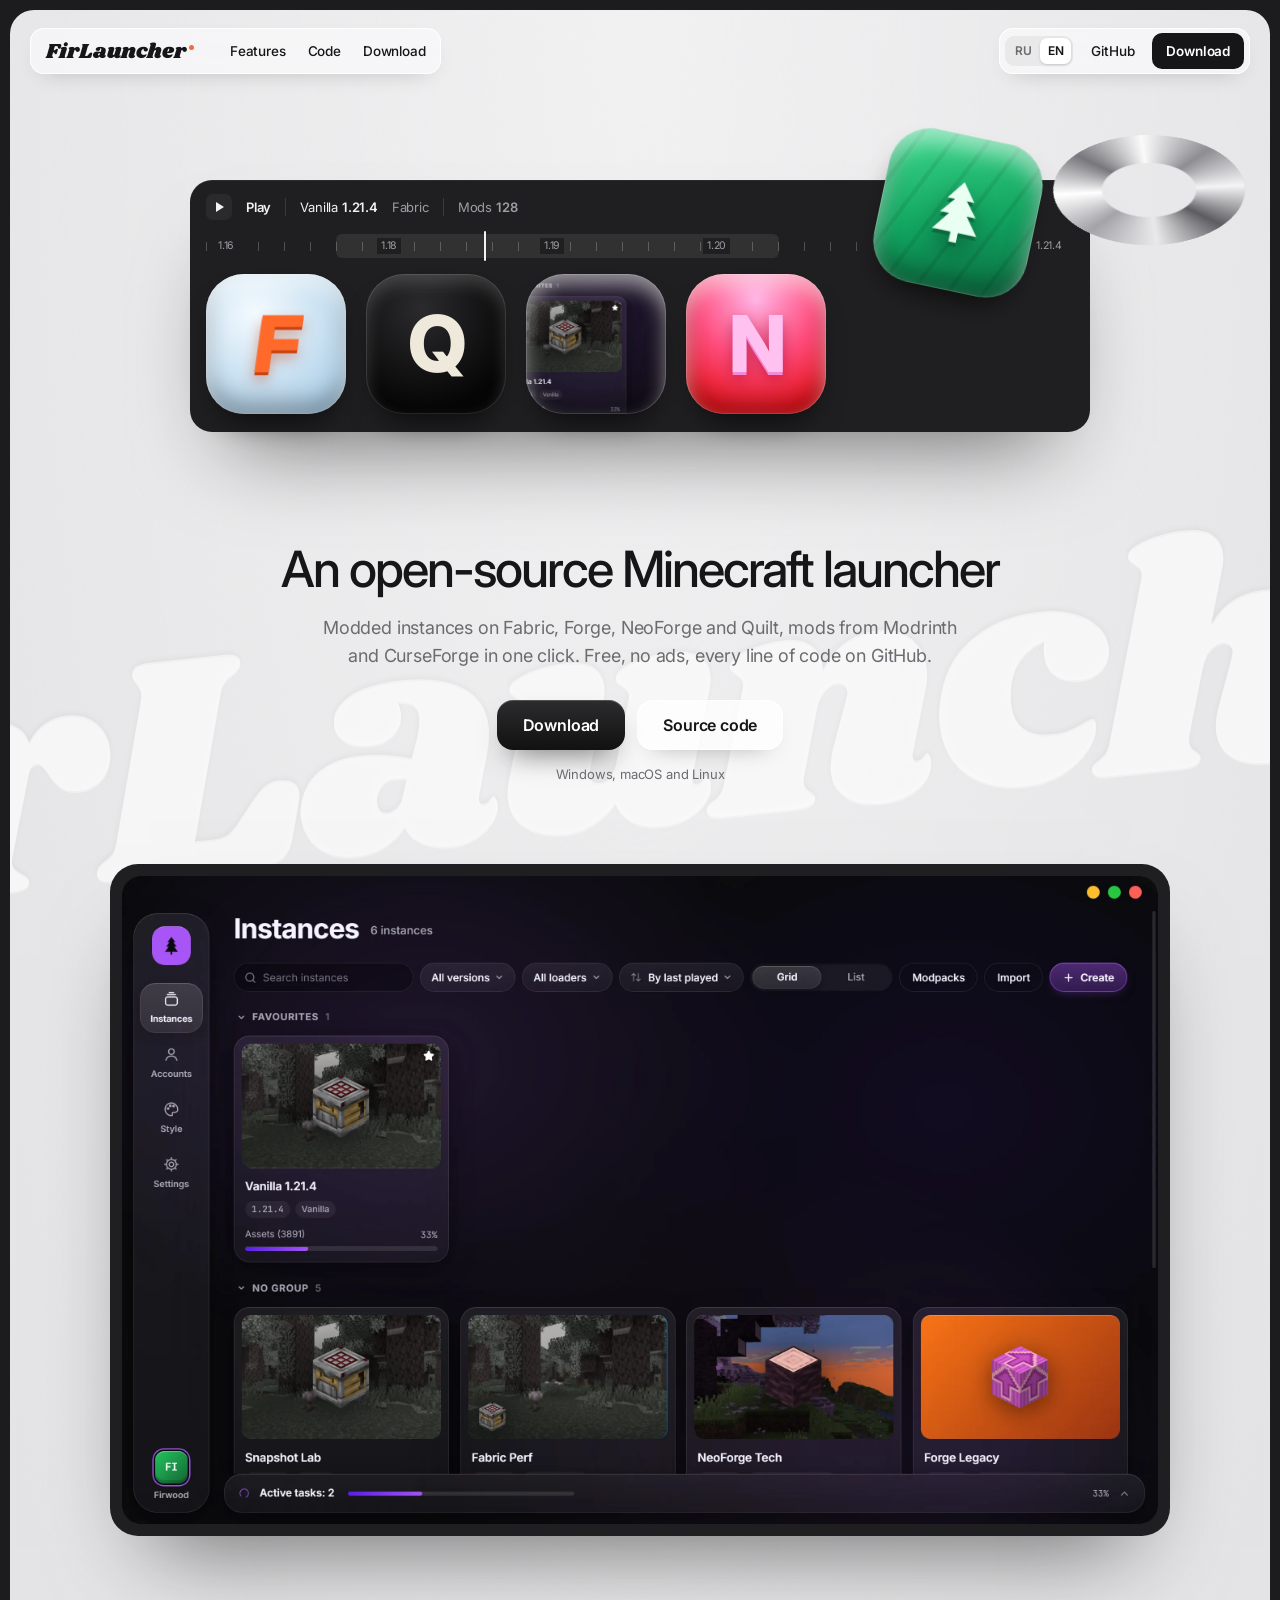
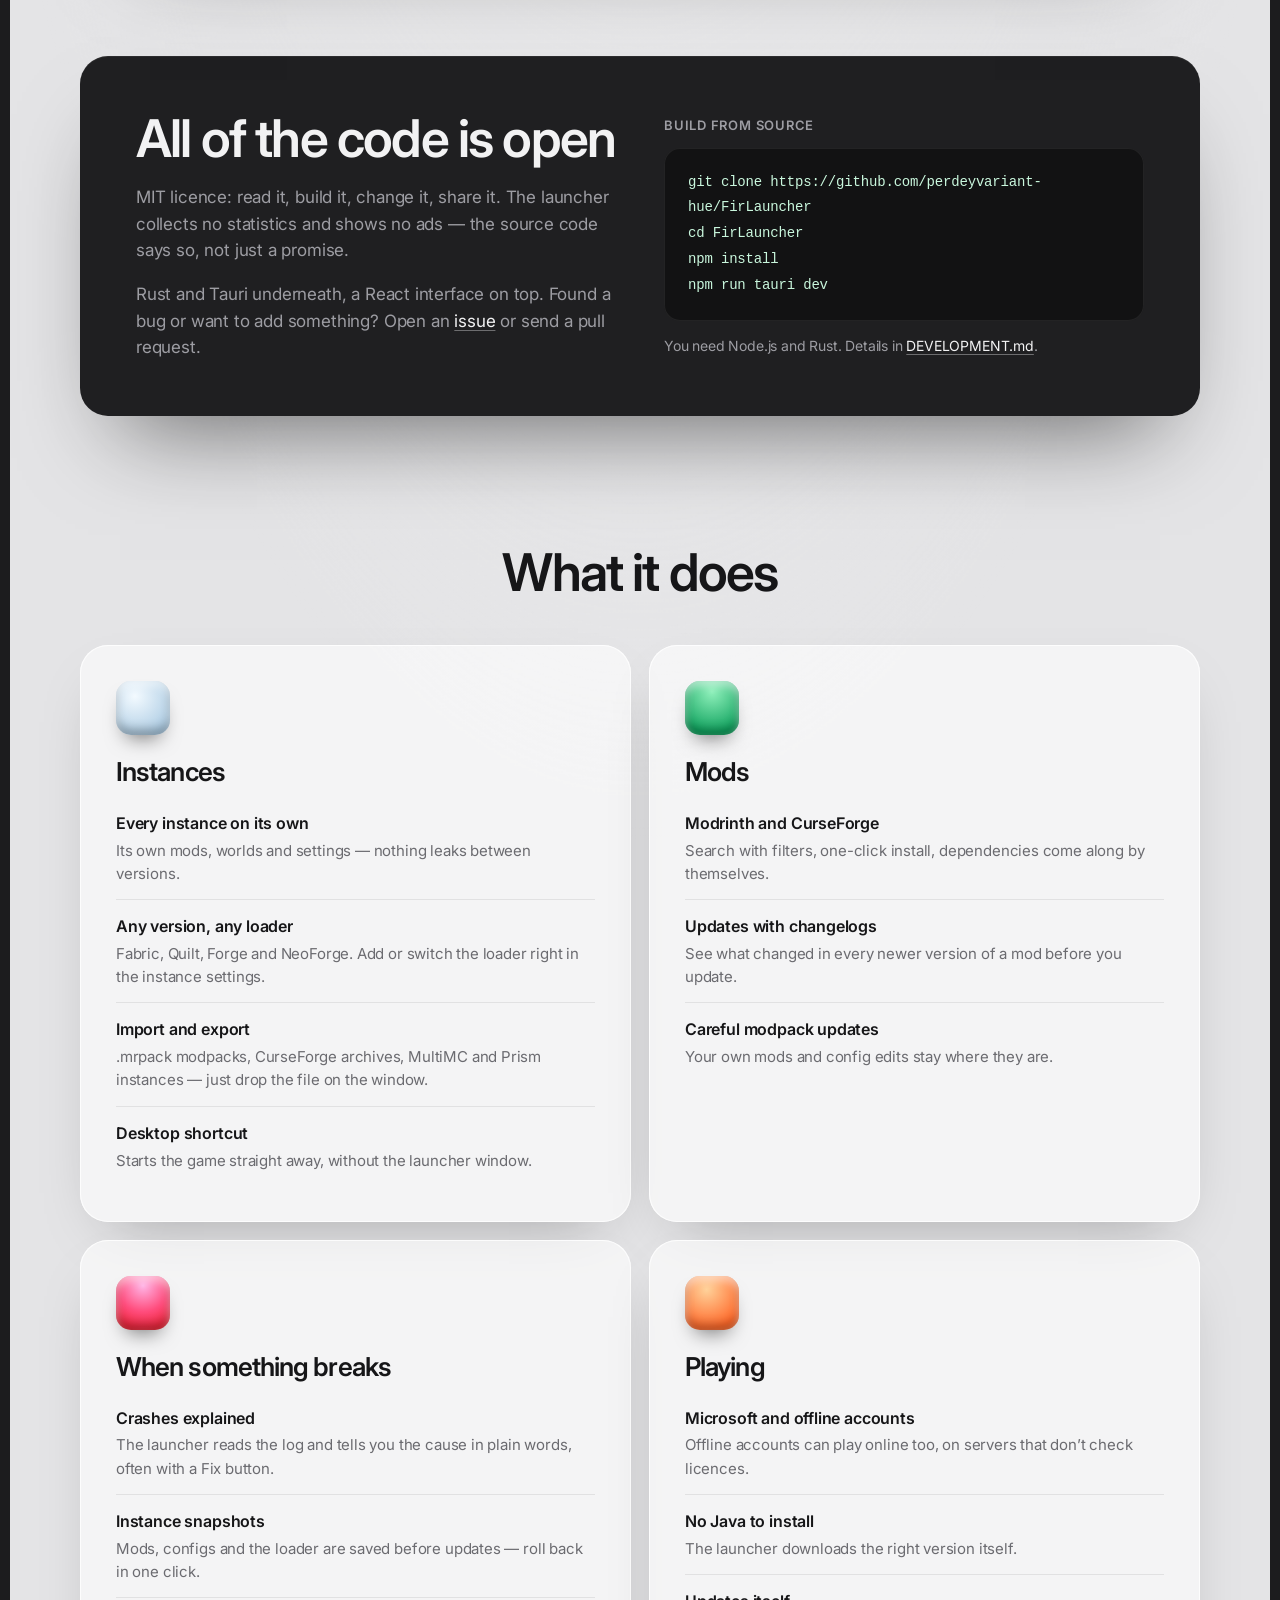
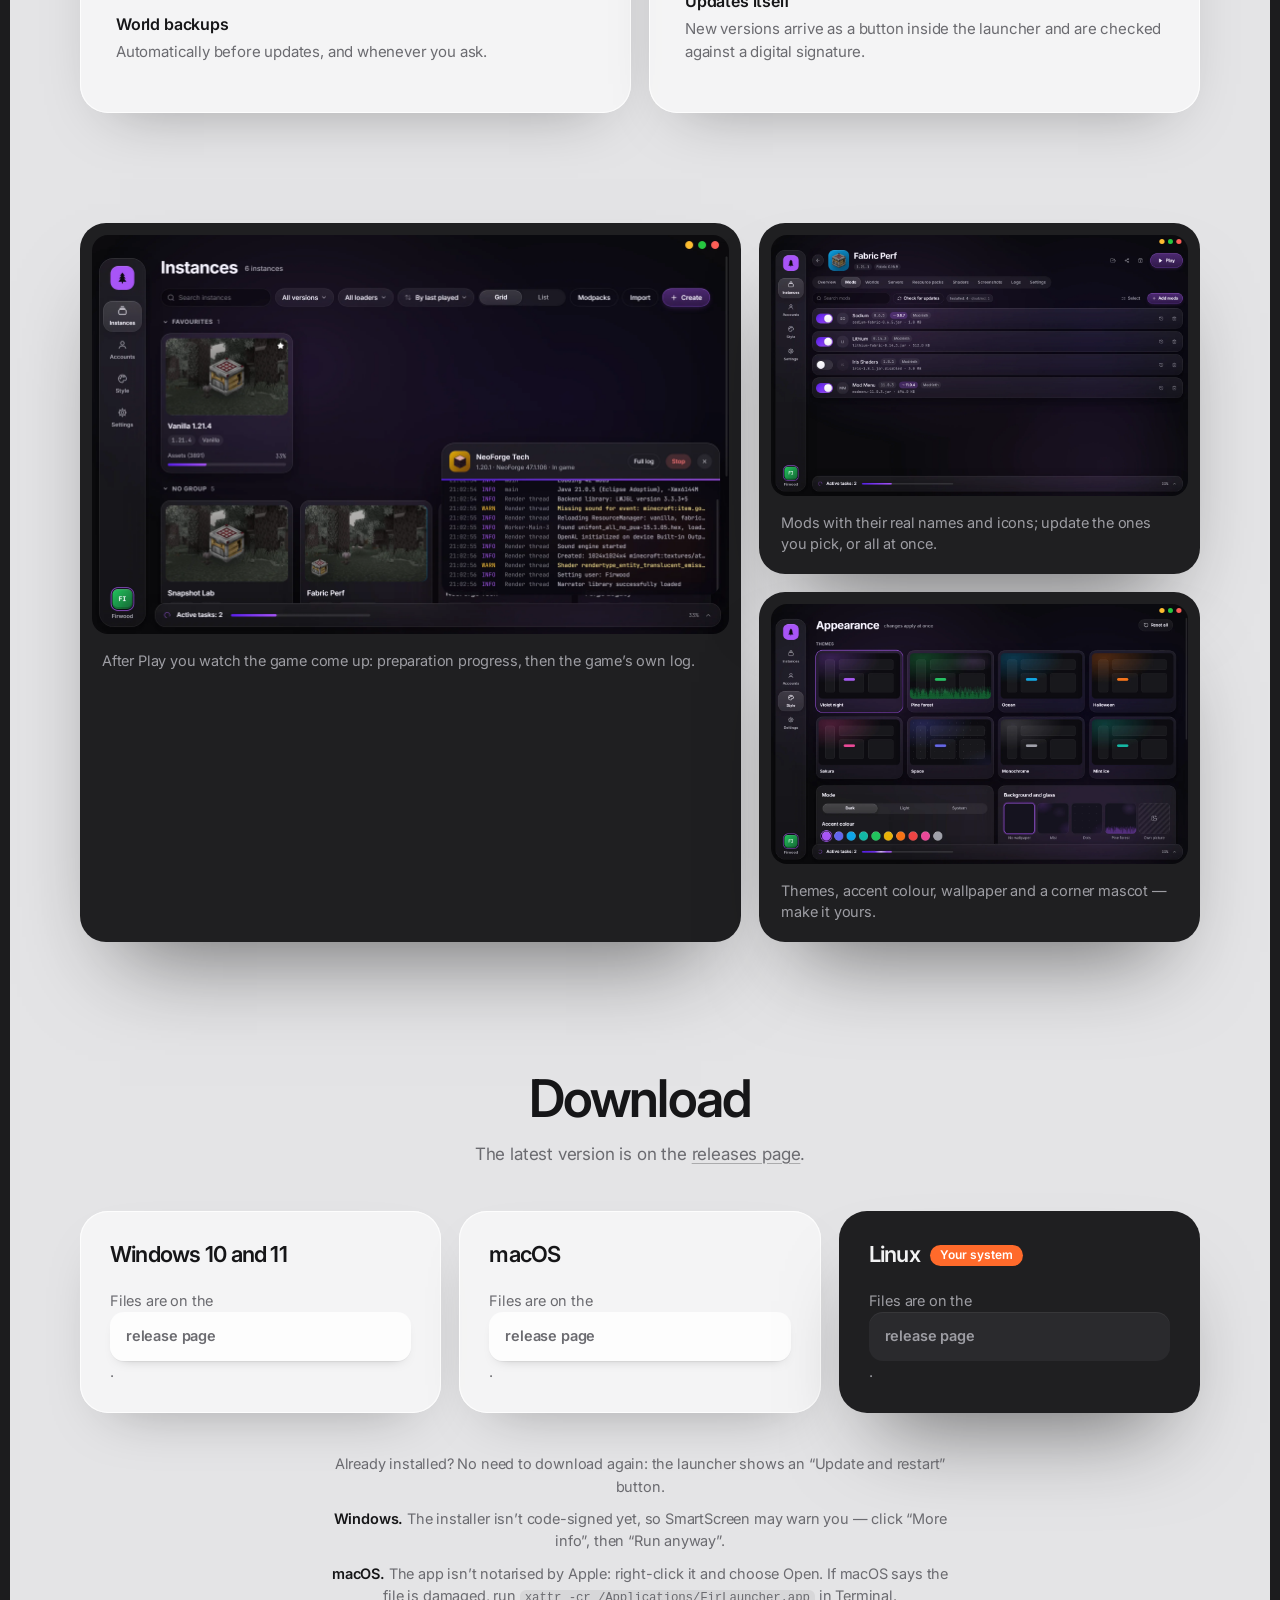
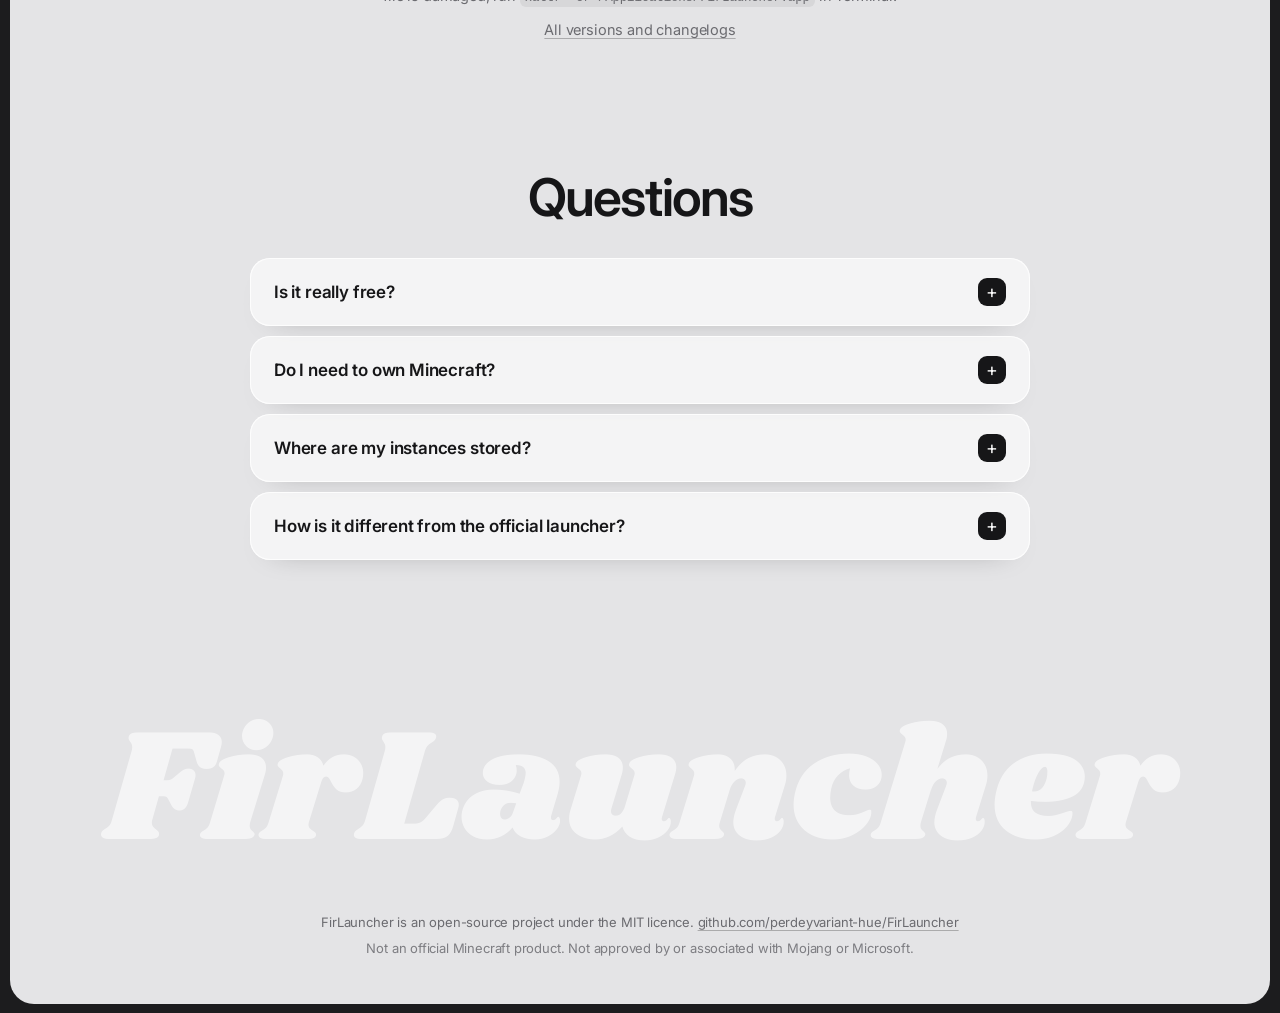
==== commit ef825c89: "Restyle site after a soft studio look with puffy tiles Grey framed page, floating pill navigation, a" ====
--- a/en/index.html
+++ b/en/index.html
@@ -8,8 +8,8 @@
   <meta property="og:title" content="FirLauncher — an open-source Minecraft launcher">
   <meta property="og:description" content="Modded instances, one-click mods from Modrinth and CurseForge. Free, no ads, all the code on GitHub.">
   <meta property="og:image" content="../assets/en/instances.webp">
-  <meta name="theme-color" content="#ffffff" media="(prefers-color-scheme: light)">
-  <meta name="theme-color" content="#000000" media="(prefers-color-scheme: dark)">
+  <meta name="theme-color" content="#e4e4e6" media="(prefers-color-scheme: light)">
+  <meta name="theme-color" content="#e4e4e6" media="(prefers-color-scheme: dark)">
   <link rel="icon" href="../favicon.svg" type="image/svg+xml">
   <link rel="canonical" href="https://firlauncher.github.io/en/">
   <link rel="alternate" hreflang="ru" href="https://firlauncher.github.io/">
@@ -17,7 +17,7 @@
   <link rel="alternate" hreflang="x-default" href="https://firlauncher.github.io/en/">
   
   
-  <link href="https://fonts.googleapis.com/css2?family=Inter:wght@400;500;600;700&display=swap" rel="stylesheet">
+  <link href="https://fonts.googleapis.com/css2?family=Inter:wght@400;500;600;700;800&family=Shrikhand&display=swap" rel="stylesheet">
   <script type="application/ld+json">
 {
     "@context": "https://schema.org",
@@ -50,24 +50,40 @@
   <a class="skip" href="#download">Skip to downloads</a>
 
   <header class="top">
-    <a class="brand" href="./" aria-label="FirLauncher home">
-      <svg class="brand-mark" viewBox="0 0 24 24" aria-hidden="true"><rect width="24" height="24" rx="6"/><path d="M12 3.6 15.6 8.4H13.6l3.2 4H14.4l3.6 4.8H13v2.6h-2v-2.6H6l3.6-4.8H7.2l3.2-4H8.4Z"/></svg>
-      FirLauncher
-    </a>
-    <nav class="top-nav" aria-label="Sections">
-      <a href="#features">Features</a>
-      <a href="#open-source">Code</a>
-      <a href="#download">Download</a>
-      <a class="top-gh" href="https://github.com/perdeyvariant-hue/FirLauncher">GitHub</a>
-      <span class="lang" role="group" aria-label="Language">
-        <a href="../" hreflang="ru" lang="ru">RU</a>
-        <a aria-current="page" lang="en">EN</a>
-      </span>
+    <nav class="pill pill-main" aria-label="Sections">
+      <a class="brand" href="./" aria-label="FirLauncher home">FirLauncher</a>
+      <span class="nav-links"><a href="#features">Features</a><a href="#open-source">Code</a><a href="#download">Download</a></span>
     </nav>
+    <div class="pill pill-side">
+      <span class="lang" role="group" aria-label="Language"><a href="../" hreflang="ru" lang="ru">RU</a><a aria-current="page" lang="en">EN</a></span>
+      <a class="nav-gh" href="https://github.com/perdeyvariant-hue/FirLauncher">GitHub</a>
+      <a class="nav-cta" href="#download">Download</a>
+    </div>
   </header>
 
   <main>
     <section class="hero">
+      <p class="hero-word" aria-hidden="true">FirLauncher</p>
+      <div class="chrome" aria-hidden="true"></div>
+      <div class="stage" aria-hidden="true">
+        <div class="stage-bar">
+          <span class="stage-play"><i></i></span>
+          <span class="stage-run">Play</span>
+          <span class="stage-sep"></span>
+          <span>Vanilla <b>1.21.4</b></span>
+          <span class="stage-dim">Fabric</span>
+          <span class="stage-sep"></span>
+          <span class="stage-dim">Mods <b>128</b></span>
+        </div>
+        <div class="ruler"><div class="ruler-sel"></div><div class="ruler-head"></div><span>1.16</span><span>1.18</span><span>1.19</span><span>1.20</span><span>1.21</span><span>1.21.4</span></div>
+        <div class="tiles">
+          <span class="tile t-fabric"><b>F</b></span>
+          <span class="tile t-quilt"><b>Q</b></span>
+          <span class="tile t-shot" style="background-image:url(../assets/en/instances.webp)"></span>
+          <span class="tile t-neo"><b>N</b></span>
+          <span class="tile t-fir"><svg viewBox="0 0 24 24"><path d="M12 3.6 15.6 8.4H13.6l3.2 4H14.4l3.6 4.8H13v2.6h-2v-2.6H6l3.6-4.8H7.2l3.2-4H8.4Z"/></svg></span>
+        </div>
+      </div>
       <div class="hero-text">
         <h1>An open-source Minecraft launcher</h1>
         <p class="lede">Modded instances on Fabric, Forge, NeoForge and Quilt, mods from Modrinth and CurseForge in one click. Free, no ads, every line of code on GitHub.</p>
--- a/style.css
+++ b/style.css
@@ -1,43 +1,28 @@
 /*
- * FirLauncher site, in the spirit of apple.com: system type, generous
- * whitespace, a translucent bar, big centred headlines and rounded
- * surfaces. Light by default, dark follows the system.
+ * FirLauncher site. Soft studio grey, floating pill navigation, dark
+ * "app" panels and puffy glossy tiles, with a huge faded wordmark behind.
  */
 :root {
-  --bg: #fff;
-  --bg-alt: #f5f5f7;
-  --surface: #fff;
-  --text: #1d1d1f;
-  --dim: #6e6e73;
-  --line: rgb(0 0 0 / 0.1);
-  --accent: #0071e3;
-  --accent-hover: #0077ed;
-  --accent-text: #0066cc;
-  --code-bg: #1d1d1f;
-  --code-text: #f5f5f7;
-  --bar: rgb(255 255 255 / 0.72);
-  --shadow: 0 30px 80px -20px rgb(0 0 0 / 0.28);
-  --wrap: 1080px;
-  --gutter: max(22px, calc((100vw - var(--wrap)) / 2));
-  --font: -apple-system, BlinkMacSystemFont, 'SF Pro Display', 'SF Pro Text', 'Inter', 'Helvetica Neue', Arial, sans-serif;
-  color-scheme: light dark;
-}
-
-@media (prefers-color-scheme: dark) {
-  :root {
-    --bg: #000;
-    --bg-alt: #161617;
-    --surface: #1d1d1f;
-    --text: #f5f5f7;
-    --dim: #a1a1a6;
-    --line: rgb(255 255 255 / 0.14);
-    --accent: #0a84ff;
-    --accent-hover: #409cff;
-    --accent-text: #2997ff;
-    --code-bg: #0b0b0c;
-    --bar: rgb(22 22 23 / 0.72);
-    --shadow: 0 30px 80px -20px rgb(0 0 0 / 0.8);
-  }
+  --frame: #1c1c1e;
+  --bg: #e4e4e6;
+  --bg-hi: #f1f1f2;
+  --card: rgb(255 255 255 / 0.62);
+  --card-line: rgb(255 255 255 / 0.85);
+  --panel: #1f1f21;
+  --panel-2: #2a2a2d;
+  --text: #161618;
+  --dim: #6b6b70;
+  --on-dark: #f2f2f3;
+  --on-dark-dim: #9d9da3;
+  --accent: #ff6a2b;
+  --line: rgb(0 0 0 / 0.08);
+  --soft: 0 24px 60px -32px rgb(0 0 0 / 0.35);
+  --deep: 0 50px 90px -40px rgb(0 0 0 / 0.55);
+  --wrap: 1120px;
+  --gutter: max(20px, calc((100% - var(--wrap)) / 2));
+  --font: 'Inter', -apple-system, BlinkMacSystemFont, 'Segoe UI', Roboto, sans-serif;
+  --script: 'Shrikhand', 'Inter', cursive;
+  color-scheme: light;
 }
 
 *,
@@ -47,48 +32,56 @@
 }
 
 html {
+  /* Non-visible overflow here keeps body's clip on body, not the viewport. */
+  overflow-x: hidden;
+  background: var(--frame);
   scroll-behavior: smooth;
-  scroll-padding-top: 64px;
-}
-
+  scroll-padding-top: 90px;
+}
+
+/* The page sits in a rounded "screen" inside a dark frame. */
 body {
-  margin: 0;
-  background: var(--bg);
+  margin: 10px;
+  min-height: calc(100vh - 20px);
+  border-radius: 24px;
+  overflow: clip;
+  background:
+    radial-gradient(90% 60% at 50% 0%, var(--bg-hi), transparent 70%),
+    var(--bg);
   color: var(--text);
-  font: 400 17px/1.47 var(--font);
+  font: 400 16px/1.55 var(--font);
   letter-spacing: -0.011em;
   -webkit-font-smoothing: antialiased;
 }
 
 a {
-  color: var(--accent-text);
-  text-decoration: none;
+  color: inherit;
+  text-decoration: underline;
+  text-decoration-color: rgb(0 0 0 / 0.25);
+  text-underline-offset: 3px;
 }
 
 a:hover {
-  text-decoration: underline;
-  text-underline-offset: 3px;
+  text-decoration-color: currentColor;
 }
 
 :focus-visible {
   outline: 2px solid var(--accent);
   outline-offset: 3px;
-  border-radius: 8px;
+  border-radius: 10px;
 }
 
 h1,
 h2,
 h3 {
   margin: 0;
-  font-family: var(--font);
-  font-weight: 600;
-  letter-spacing: -0.03em;
+  font-weight: 600;
+  letter-spacing: -0.035em;
 }
 
 h2 {
-  font-size: clamp(32px, 5vw, 56px);
-  line-height: 1.07;
-  letter-spacing: -0.04em;
+  font-size: clamp(30px, 4.4vw, 52px);
+  line-height: 1.05;
 }
 
 code,
@@ -98,9 +91,9 @@
 
 p code {
   font-size: 0.86em;
-  padding: 0.12em 0.4em;
+  padding: 0.12em 0.42em;
   border-radius: 6px;
-  background: var(--bg-alt);
+  background: rgb(0 0 0 / 0.06);
 }
 
 .skip {
@@ -109,299 +102,568 @@
 }
 
 .skip:focus {
-  left: 16px;
-  top: 12px;
-  z-index: 20;
+  left: 20px;
+  top: 20px;
+  z-index: 30;
   padding: 8px 14px;
-  background: var(--surface);
-  border-radius: 10px;
-}
-
-/* Header: a thin translucent bar that blurs what scrolls under it. */
+  background: #fff;
+  border-radius: 12px;
+}
+
+/* ---------- Navigation: two floating pills ---------- */
 .top {
   position: sticky;
   top: 0;
-  z-index: 10;
+  z-index: 20;
+  display: flex;
+  justify-content: space-between;
+  align-items: center;
+  gap: 12px;
+  padding: 18px 20px 0;
+  pointer-events: none;
+}
+
+.pill {
   display: flex;
   align-items: center;
-  justify-content: space-between;
-  gap: 24px;
-  height: 52px;
-  padding: 0 var(--gutter);
-  background: var(--bar);
-  -webkit-backdrop-filter: saturate(180%) blur(20px);
-  backdrop-filter: saturate(180%) blur(20px);
-  border-bottom: 1px solid var(--line);
+  gap: 4px;
+  height: 46px;
+  padding: 0 6px 0 16px;
+  border-radius: 14px;
+  background: rgb(250 250 251 / 0.72);
+  -webkit-backdrop-filter: saturate(180%) blur(18px);
+  backdrop-filter: saturate(180%) blur(18px);
+  box-shadow: inset 0 0 0 1px var(--card-line), 0 8px 24px -14px rgb(0 0 0 / 0.3);
+  pointer-events: auto;
+}
+
+.pill a {
+  text-decoration: none;
 }
 
 .brand {
-  display: inline-flex;
-  align-items: center;
-  gap: 8px;
+  margin-right: 22px;
+  font: 400 21px/1 var(--script);
+  letter-spacing: 0;
   color: var(--text);
-  font-size: 17px;
-  font-weight: 600;
-  letter-spacing: -0.02em;
-}
-
-.brand:hover {
-  text-decoration: none;
-}
-
-.brand-mark {
-  width: 24px;
-  height: 24px;
-}
-
-.brand-mark rect {
-  fill: var(--text);
-}
-
-.brand-mark path {
-  fill: var(--bg);
-}
-
-.top-nav {
+}
+
+.brand::after {
+  content: '';
+  display: inline-block;
+  width: 5px;
+  height: 5px;
+  margin-left: 3px;
+  border-radius: 50%;
+  background: var(--accent);
+  vertical-align: super;
+}
+
+.nav-links {
   display: flex;
-  align-items: center;
-  gap: 28px;
-  font-size: 13px;
-}
-
-.top-nav a {
-  color: var(--dim);
-  transition: color 0.2s ease;
-}
-
-.top-nav a:hover {
+  gap: 2px;
+}
+
+.nav-links a,
+.nav-gh {
+  padding: 7px 10px;
+  border-radius: 9px;
+  font-size: 13.5px;
+  font-weight: 500;
   color: var(--text);
-  text-decoration: none;
-}
-
-.top-nav .top-gh {
-  color: var(--text);
-}
-
-/* RU / EN: a segmented control. */
+  transition: background-color 0.2s ease;
+}
+
+.nav-links a:hover,
+.nav-gh:hover {
+  background: rgb(0 0 0 / 0.05);
+}
+
+.pill-side {
+  padding-left: 6px;
+}
+
 .lang {
   display: inline-flex;
   padding: 2px;
-  border-radius: 8px;
-  background: var(--bg-alt);
-}
-
-.top-nav .lang a {
-  padding: 2px 9px;
-  border-radius: 6px;
+  margin-right: 4px;
+  border-radius: 9px;
+  background: rgb(0 0 0 / 0.05);
+}
+
+.lang a {
+  padding: 4px 8px;
+  border-radius: 7px;
   font-size: 12px;
-  font-weight: 500;
+  font-weight: 600;
   color: var(--dim);
 }
 
-.top-nav .lang a[aria-current] {
+.lang a[aria-current] {
   color: var(--text);
-  background: var(--surface);
-  box-shadow: 0 1px 3px rgb(0 0 0 / 0.18);
-}
-
-/* Buttons */
+  background: #fff;
+  box-shadow: 0 1px 3px rgb(0 0 0 / 0.15);
+}
+
+.nav-cta {
+  margin-left: 4px;
+  padding: 8px 14px;
+  border-radius: 10px;
+  background: var(--text);
+  color: #fff;
+  font-size: 13.5px;
+  font-weight: 600;
+  transition: background-color 0.2s ease;
+}
+
+.nav-cta:hover {
+  background: #000;
+}
+
+/* ---------- Buttons ---------- */
 .btn {
   display: inline-flex;
   align-items: center;
   justify-content: center;
-  min-height: 48px;
-  padding: 0 24px;
-  border-radius: 980px;
-  font-size: 17px;
-  font-weight: 400;
-  letter-spacing: -0.01em;
-  transition: background-color 0.2s ease, color 0.2s ease;
+  min-height: 50px;
+  padding: 0 26px;
+  border-radius: 16px;
+  font-size: 16px;
+  font-weight: 600;
+  text-decoration: none;
+  transition: transform 0.2s ease, background-color 0.2s ease, box-shadow 0.2s ease;
 }
 
 .btn:hover {
-  text-decoration: none;
+  transform: translateY(-1px);
 }
 
 .btn-primary {
-  background: var(--accent);
+  background: linear-gradient(180deg, #2c2c2f, #111);
   color: #fff;
-}
-
-.btn-primary:hover {
-  background: var(--accent-hover);
-  color: #fff;
+  box-shadow: inset 0 1px 0 rgb(255 255 255 / 0.18), 0 14px 30px -14px rgb(0 0 0 / 0.7);
 }
 
 .btn-quiet {
-  color: var(--accent-text);
-  box-shadow: inset 0 0 0 1px var(--accent-text);
+  background: rgb(255 255 255 / 0.75);
+  color: var(--text);
+  box-shadow: inset 0 0 0 1px var(--card-line), 0 10px 24px -16px rgb(0 0 0 / 0.4);
 }
 
 .btn-quiet:hover {
-  background: var(--accent);
-  color: #fff;
-  box-shadow: inset 0 0 0 1px var(--accent);
-}
-
-/* Hero: centred headline, the window below it. */
+  background: #fff;
+}
+
+/* ---------- Hero ---------- */
 .hero {
+  position: relative;
   display: flex;
   flex-direction: column;
   align-items: center;
-  padding: 88px var(--gutter) 0;
+  margin-top: -64px;
+  padding: 170px var(--gutter) 0;
   text-align: center;
-  overflow: clip;
-  background: linear-gradient(180deg, var(--bg) 40%, var(--bg-alt));
+  isolation: isolate;
+}
+
+/* The giant faded wordmark. */
+.hero-word {
+  position: absolute;
+  z-index: -1;
+  left: 50%;
+  top: clamp(330px, 44vw, 560px);
+  margin: 0;
+  transform: translateX(-50%) rotate(-6deg);
+  font: 400 clamp(130px, 25vw, 380px)/1 var(--script);
+  letter-spacing: -0.02em;
+  white-space: nowrap;
+  color: rgb(255 255 255 / 0.55);
+  text-shadow: 0 2px 0 rgb(255 255 255 / 0.4), 0 -2px 6px rgb(0 0 0 / 0.04);
+  user-select: none;
+}
+
+/* A floating chrome ring. */
+.chrome {
+  position: absolute;
+  z-index: 2;
+  top: 84px;
+  right: max(2%, calc(50% - 690px));
+  width: clamp(110px, 15vw, 200px);
+  aspect-ratio: 1;
+  border-radius: 50%;
+  background:
+    conic-gradient(from 20deg, #fafafa, #8d8d92, #f4f4f5, #5c5c61, #e9e9ea, #a3a3a8, #fff, #77777c, #fafafa);
+  -webkit-mask: radial-gradient(circle, transparent 34%, #000 35.5%);
+  mask: radial-gradient(circle, transparent 34%, #000 35.5%);
+  filter: drop-shadow(0 30px 30px rgb(0 0 0 / 0.25));
+  transform: rotateX(55deg) rotateZ(-25deg);
+  animation: spin 14s linear infinite;
+}
+
+@keyframes spin {
+  to {
+    transform: rotateX(55deg) rotateZ(335deg);
+  }
+}
+
+/* The dark "app" panel with the timeline-like version ruler. */
+.stage {
+  position: relative;
+  width: min(900px, 100%);
+  padding: 14px 16px 18px;
+  border-radius: 22px;
+  background: var(--panel);
+  color: var(--on-dark);
+  text-align: left;
+  box-shadow: inset 0 1px 0 rgb(255 255 255 / 0.06), var(--deep);
+  animation: rise 0.9s cubic-bezier(0.2, 0.8, 0.2, 1) both;
+}
+
+.stage-bar {
+  display: flex;
+  align-items: center;
+  gap: 14px;
+  font-size: 13px;
+  color: var(--on-dark);
+  white-space: nowrap;
+  overflow: hidden;
+}
+
+.stage-bar b {
+  font-weight: 600;
+}
+
+.stage-play {
+  display: grid;
+  place-items: center;
+  width: 26px;
+  height: 26px;
+  border-radius: 7px;
+  background: var(--panel-2);
+}
+
+.stage-play i {
+  width: 0;
+  height: 0;
+  border-left: 8px solid var(--on-dark);
+  border-top: 5px solid transparent;
+  border-bottom: 5px solid transparent;
+  margin-left: 2px;
+}
+
+.stage-run {
+  font-weight: 600;
+}
+
+.stage-dim {
+  color: var(--on-dark-dim);
+}
+
+.stage-sep {
+  width: 1px;
+  height: 18px;
+  background: rgb(255 255 255 / 0.12);
+}
+
+.ruler {
+  position: relative;
+  display: flex;
+  justify-content: space-between;
+  margin: 14px 0 16px;
+  padding: 4px 8px;
+  font-size: 10.5px;
+  color: var(--on-dark-dim);
+  background: repeating-linear-gradient(90deg, rgb(255 255 255 / 0.22) 0 1px, transparent 1px 26px) 0 50% / 100% 9px no-repeat;
+}
+
+.ruler span {
+  position: relative;
+  padding: 0 4px;
+  background: var(--panel);
+}
+
+.ruler-sel {
+  position: absolute;
+  inset: 0 34% 0 15%;
+  border-radius: 6px;
+  background: rgb(255 255 255 / 0.08);
+}
+
+.ruler-head {
+  position: absolute;
+  top: -3px;
+  bottom: -3px;
+  left: 32%;
+  width: 2px;
+  border-radius: 2px;
+  background: var(--on-dark);
+  animation: scrub 6s ease-in-out infinite alternate;
+}
+
+@keyframes scrub {
+  to {
+    left: 64%;
+  }
+}
+
+/* Puffy glossy tiles. */
+.tiles {
+  display: flex;
+  gap: clamp(8px, 1.6vw, 20px);
+}
+
+.tile {
+  --s: clamp(54px, 13.5vw, 140px);
+  position: relative;
+  display: grid;
+  place-items: center;
+  flex: none;
+  width: var(--s);
+  aspect-ratio: 1;
+  border-radius: 27%;
+  background-size: cover;
+  background-position: center;
+  box-shadow:
+    inset 0 calc(var(--s) * 0.08) calc(var(--s) * 0.14) rgb(255 255 255 / 0.55),
+    inset 0 calc(var(--s) * -0.09) calc(var(--s) * 0.16) rgb(0 0 0 / 0.3),
+    inset 0 0 0 1px rgb(255 255 255 / 0.18),
+    0 18px 30px -14px rgb(0 0 0 / 0.7);
+  animation: bob 5s ease-in-out infinite;
+}
+
+.tile b {
+  font-size: calc(var(--s) * 0.56);
+  font-weight: 800;
+  line-height: 1;
+  letter-spacing: -0.04em;
+}
+
+.tile:nth-child(2) { animation-delay: -1s; }
+.tile:nth-child(3) { animation-delay: -2s; }
+.tile:nth-child(4) { animation-delay: -3s; }
+
+@keyframes bob {
+  50% {
+    transform: translateY(-5px);
+  }
+}
+
+.t-fabric {
+  background: radial-gradient(circle at 35% 28%, #f3faff, #b9d7ec 70%, #9cc1dd);
+}
+
+.t-fabric b {
+  color: var(--accent);
+  text-shadow: 0 3px 0 #c74312, 0 8px 14px rgb(199 67 18 / 0.45);
+  transform: skewX(-8deg);
+}
+
+.t-quilt {
+  background: radial-gradient(circle at 40% 25%, #2b2b2e, #050505 75%);
+  box-shadow:
+    inset 0 calc(var(--s) * 0.06) calc(var(--s) * 0.12) rgb(255 255 255 / 0.2),
+    inset 0 0 0 1px rgb(255 255 255 / 0.1),
+    0 18px 30px -14px rgb(0 0 0 / 0.7);
+}
+
+.t-quilt b {
+  color: #efe9dc;
+}
+
+.t-shot {
+  background-color: #222;
+  background-size: 420%;
+  background-position: 19% 30%;
+}
+
+.t-neo {
+  background: radial-gradient(circle at 50% 18%, #ffb4e6, #ff4d7d 45%, #e8131b 85%);
+}
+
+.t-neo b {
+  color: #ffc1ef;
+  text-shadow: 0 3px 0 #f28ad6, 0 6px 16px rgb(150 0 40 / 0.5);
+}
+
+/* The one that breaks out of the panel. */
+.t-fir {
+  position: absolute;
+  right: 6%;
+  top: -18%;
+  --s: clamp(68px, 15vw, 156px);
+  background:
+    repeating-linear-gradient(115deg, transparent 0 12%, rgb(0 0 0 / 0.08) 12% 14%),
+    linear-gradient(160deg, #3fdc8f, #11a35f 55%, #0b6b40);
+  transform: rotate(12deg);
+  animation: float 6s ease-in-out infinite;
+}
+
+.t-fir svg {
+  width: 58%;
+  fill: #e9fff2;
+  filter: drop-shadow(0 4px 0 #0a6a3e) drop-shadow(0 10px 12px rgb(0 0 0 / 0.3));
+}
+
+@keyframes float {
+  50% {
+    transform: rotate(6deg) translateY(-12px);
+  }
+}
+
+@keyframes rise {
+  from {
+    opacity: 0;
+    transform: translateY(40px) scale(0.97);
+  }
 }
 
 .hero-text {
-  max-width: 820px;
+  position: relative;
+  max-width: 720px;
+  margin-top: clamp(64px, 9vw, 110px);
 }
 
 .hero h1 {
-  font-size: clamp(40px, 7.4vw, 80px);
-  font-weight: 700;
-  line-height: 1.05;
-  letter-spacing: -0.045em;
+  font-size: clamp(30px, 4.2vw, 50px);
+  font-weight: 500;
+  line-height: 1.08;
+  letter-spacing: -0.04em;
 }
 
 .lede {
-  margin: 22px auto 0;
-  max-width: 34em;
+  margin: 18px auto 0;
+  max-width: 36em;
   color: var(--dim);
-  font-size: clamp(19px, 2.2vw, 24px);
-  line-height: 1.33;
-  letter-spacing: -0.016em;
+  font-size: clamp(16px, 1.6vw, 18px);
 }
 
 .hero-actions {
   display: flex;
   flex-wrap: wrap;
   justify-content: center;
-  gap: 14px;
-  margin-top: 32px;
+  gap: 12px;
+  margin-top: 30px;
 }
 
 .hero-meta {
-  margin: 16px 0 0;
+  margin: 14px 0 0;
   color: var(--dim);
-  font-size: 14px;
+  font-size: 13px;
 }
 
 .hero-shot {
-  margin: 64px 0 0;
-  width: min(1000px, 100%);
-  animation: rise 1s cubic-bezier(0.2, 0.8, 0.2, 1) both;
+  margin: 80px 0 0;
+  width: min(1060px, 100%);
+  padding: 12px;
+  border-radius: 28px;
+  background: var(--panel);
+  box-shadow: var(--deep);
 }
 
 .hero-shot img {
   display: block;
   width: 100%;
   height: auto;
-  border-radius: 20px 20px 0 0;
-  box-shadow: 0 0 0 1px var(--line), var(--shadow);
-}
-
-@keyframes rise {
-  from {
-    opacity: 0;
-    transform: translateY(40px) scale(0.97);
-  }
-}
-
-/* Open source: a dark, Apple-keynote style panel. */
+  border-radius: 18px;
+}
+
+/* ---------- Open source: a dark panel ---------- */
 .open {
   display: grid;
   grid-template-columns: minmax(0, 1fr) minmax(0, 1fr);
   align-items: center;
-  gap: 56px;
-  margin: 100px var(--gutter) 0;
-  padding: 64px;
+  gap: 48px;
+  margin: 120px var(--gutter) 0;
+  padding: 56px;
   border-radius: 28px;
-  background: #000;
-  color: #f5f5f7;
-}
-
-@media (prefers-color-scheme: dark) {
-  .open {
-    background: var(--surface);
-  }
-}
-
-.open h2 {
-  color: #f5f5f7;
+  background: var(--panel);
+  color: var(--on-dark);
+  box-shadow: inset 0 1px 0 rgb(255 255 255 / 0.06), var(--deep);
 }
 
 .open-text p {
-  max-width: 30em;
-  margin: 20px 0 0;
-  color: #a1a1a6;
-  font-size: 19px;
-  line-height: 1.42;
+  max-width: 32em;
+  margin: 18px 0 0;
+  color: var(--on-dark-dim);
+  font-size: 17px;
 }
 
 .open a {
-  color: #2997ff;
+  color: var(--on-dark);
+  text-decoration-color: rgb(255 255 255 / 0.35);
 }
 
 .code-title {
   margin: 0 0 12px;
-  color: #f5f5f7;
-  font-size: 14px;
-  font-weight: 600;
+  font-size: 13px;
+  font-weight: 600;
+  color: var(--on-dark-dim);
+  text-transform: uppercase;
+  letter-spacing: 0.06em;
 }
 
 .open pre {
   margin: 0;
   padding: 22px 24px;
-  overflow-x: auto;
   border-radius: 16px;
-  background: #1d1d1f;
-  box-shadow: inset 0 0 0 1px rgb(255 255 255 / 0.1);
-  font-size: 14.5px;
-  line-height: 1.8;
-  color: #f5f5f7;
+  background: #121213;
+  box-shadow: inset 0 0 0 1px rgb(255 255 255 / 0.07);
+  font-size: 14px;
+  line-height: 1.85;
+  color: #c9f7dd;
   white-space: pre-wrap;
   overflow-wrap: anywhere;
-}
-
-@media (prefers-color-scheme: dark) {
-  .open pre {
-    background: #000;
-  }
 }
 
 .code-note {
   margin: 14px 0 0;
   font-size: 14px;
-  color: #a1a1a6;
-}
-
-/* Features: a grid of rounded grey cards. */
+  color: var(--on-dark-dim);
+}
+
+/* ---------- Features: frosted cards with a puffy tile each ---------- */
 .features {
-  padding: 120px var(--gutter) 0;
   display: grid;
   grid-template-columns: repeat(2, minmax(0, 1fr));
-  gap: 20px;
+  gap: 18px;
+  padding: 130px var(--gutter) 0;
 }
 
 .features > h2 {
   grid-column: 1 / -1;
-  margin-bottom: 28px;
+  margin-bottom: 26px;
   text-align: center;
 }
 
 .group {
-  padding: 40px;
+  padding: 36px;
   border-radius: 28px;
-  background: var(--bg-alt);
-}
+  background: var(--card);
+  box-shadow: inset 0 0 0 1px var(--card-line), var(--soft);
+}
+
+.group::before {
+  content: '';
+  display: block;
+  width: 54px;
+  height: 54px;
+  margin-bottom: 22px;
+  border-radius: 15px;
+  box-shadow:
+    inset 0 5px 8px rgb(255 255 255 / 0.55),
+    inset 0 -6px 10px rgb(0 0 0 / 0.28),
+    0 12px 20px -10px rgb(0 0 0 / 0.55);
+}
+
+.group:nth-of-type(1)::before { background: radial-gradient(circle at 35% 28%, #f3faff, #9cc1dd); }
+.group:nth-of-type(2)::before { background: radial-gradient(circle at 50% 20%, #8ff0bb, #11a35f 80%); }
+.group:nth-of-type(3)::before { background: radial-gradient(circle at 50% 18%, #ffb4e6, #ff4d7d 50%, #e8131b); }
+.group:nth-of-type(4)::before { background: radial-gradient(circle at 40% 25%, #ffd29a, var(--accent) 75%); }
 
 .group h3 {
-  font-size: 28px;
-  line-height: 1.14;
-  letter-spacing: -0.03em;
-  margin-bottom: 12px;
+  font-size: 26px;
+  line-height: 1.15;
+  margin-bottom: 10px;
 }
 
 .group dl {
@@ -409,7 +671,7 @@
 }
 
 .group dl > div {
-  padding: 16px 0;
+  padding: 14px 0;
   border-top: 1px solid var(--line);
 }
 
@@ -422,24 +684,25 @@
 }
 
 .group dd {
-  margin: 4px 0 0;
+  margin: 3px 0 0;
   color: var(--dim);
-  font-size: 16px;
-}
-
-/* Gallery */
+  font-size: 15px;
+}
+
+/* ---------- Gallery: screenshots on dark panels ---------- */
 .gallery {
   display: grid;
   grid-template-columns: 1.5fr 1fr;
-  gap: 20px;
-  padding: 100px var(--gutter) 0;
+  gap: 18px;
+  padding: 110px var(--gutter) 0;
 }
 
 .gallery figure {
   margin: 0;
-  padding: 28px 28px 24px;
-  border-radius: 28px;
-  background: var(--bg-alt);
+  padding: 12px 12px 20px;
+  border-radius: 26px;
+  background: var(--panel);
+  box-shadow: var(--deep);
 }
 
 .gallery figure:first-child {
@@ -450,20 +713,19 @@
   display: block;
   width: 100%;
   height: auto;
-  border-radius: 12px;
-  box-shadow: 0 0 0 1px var(--line), 0 18px 40px -16px rgb(0 0 0 / 0.3);
+  border-radius: 16px;
 }
 
 .gallery figcaption {
-  margin-top: 18px;
-  color: var(--dim);
-  font-size: 15px;
-  line-height: 1.4;
-}
-
-/* Download */
+  margin: 16px 10px 0;
+  color: var(--on-dark-dim);
+  font-size: 14.5px;
+  line-height: 1.45;
+}
+
+/* ---------- Download ---------- */
 .download {
-  padding: 120px var(--gutter) 0;
+  padding: 130px var(--gutter) 0;
 }
 
 .download-head {
@@ -473,39 +735,45 @@
 .download-head p {
   margin: 14px 0 0;
   color: var(--dim);
-  font-size: 19px;
+  font-size: 17px;
 }
 
 .platforms {
   display: grid;
   grid-template-columns: repeat(3, minmax(0, 1fr));
-  gap: 20px;
-  margin-top: 48px;
+  gap: 18px;
+  margin-top: 44px;
 }
 
 .platform {
-  padding: 32px;
+  padding: 30px;
   border-radius: 28px;
-  background: var(--bg-alt);
-}
-
-/* The visitor's own system is the one to pick. */
+  background: var(--card);
+  box-shadow: inset 0 0 0 1px var(--card-line), var(--soft);
+}
+
+/* The visitor's own system turns into the dark panel. */
 .platform.is-yours {
-  background: var(--surface);
-  box-shadow: 0 0 0 2px var(--accent), var(--shadow);
+  background: var(--panel);
+  color: var(--on-dark);
+  box-shadow: var(--deep);
 }
 
 .platform h3 {
-  font-size: 24px;
-  line-height: 1.17;
+  font-size: 22px;
+  line-height: 1.2;
 }
 
 .yours {
-  display: block;
-  margin-top: 6px;
-  font-size: 14px;
-  font-weight: 500;
-  color: var(--accent-text);
+  display: inline-block;
+  margin-left: 10px;
+  padding: 3px 10px;
+  vertical-align: 3px;
+  border-radius: 999px;
+  background: var(--accent);
+  color: #fff;
+  font-size: 12px;
+  font-weight: 600;
   letter-spacing: 0;
 }
 
@@ -514,7 +782,7 @@
   margin: 22px 0 0;
   padding: 0;
   display: grid;
-  gap: 10px;
+  gap: 8px;
 }
 
 .files a {
@@ -522,27 +790,28 @@
   justify-content: space-between;
   align-items: center;
   gap: 12px;
-  padding: 13px 18px;
+  padding: 13px 16px;
   border-radius: 14px;
+  text-decoration: none;
+  background: rgb(255 255 255 / 0.8);
+  box-shadow: 0 1px 0 rgb(0 0 0 / 0.04), 0 6px 14px -10px rgb(0 0 0 / 0.35);
+  transition: background-color 0.2s ease, color 0.2s ease, transform 0.2s ease;
+}
+
+.platform.is-yours .files a {
+  background: var(--panel-2);
+  box-shadow: inset 0 1px 0 rgb(255 255 255 / 0.06);
+}
+
+.files a:hover {
+  transform: translateY(-1px);
+  background: var(--text);
+  color: #fff;
+}
+
+.platform.is-yours .files a:hover {
+  background: #fff;
   color: var(--text);
-  background: var(--surface);
-  box-shadow: 0 0 0 1px var(--line);
-  transition: background-color 0.2s ease, color 0.2s ease, box-shadow 0.2s ease;
-}
-
-.platform.is-yours .files a {
-  background: var(--bg-alt);
-}
-
-.files a:hover {
-  text-decoration: none;
-  background: var(--accent);
-  color: #fff;
-  box-shadow: none;
-}
-
-.files a:hover .size {
-  color: rgb(255 255 255 / 0.8);
 }
 
 .files li:first-child a {
@@ -551,21 +820,34 @@
 
 .size {
   color: var(--dim);
-  font-size: 14px;
+  font-size: 13.5px;
   font-weight: 400;
   white-space: nowrap;
 }
 
+.platform.is-yours .size {
+  color: var(--on-dark-dim);
+}
+
+.files a:hover .size {
+  color: inherit;
+  opacity: 0.7;
+}
+
 .files .fallback {
   color: var(--dim);
-  font-size: 15px;
+  font-size: 14.5px;
+}
+
+.platform.is-yours .fallback {
+  color: var(--on-dark-dim);
 }
 
 .notes {
   margin: 40px auto 0;
   max-width: 44em;
   color: var(--dim);
-  font-size: 15px;
+  font-size: 14.5px;
   text-align: center;
 }
 
@@ -578,32 +860,35 @@
   font-weight: 600;
 }
 
-/* FAQ */
+/* ---------- FAQ: stacked frosted rows ---------- */
 .faq {
   max-width: calc(780px + 2 * var(--gutter));
   margin: 0 auto;
-  padding: 120px var(--gutter) 0;
+  padding: 130px var(--gutter) 0;
 }
 
 .faq h2 {
-  margin-bottom: 36px;
+  margin-bottom: 32px;
   text-align: center;
 }
 
 .faq details {
-  border-top: 1px solid var(--line);
-}
-
-.faq details:last-child {
-  border-bottom: 1px solid var(--line);
+  margin-top: 10px;
+  padding: 0 24px;
+  border-radius: 20px;
+  background: var(--card);
+  box-shadow: inset 0 0 0 1px var(--card-line), 0 12px 30px -24px rgb(0 0 0 / 0.4);
 }
 
 .faq summary {
+  display: flex;
+  justify-content: space-between;
+  align-items: center;
+  gap: 16px;
   cursor: pointer;
-  padding: 22px 0;
-  font-size: 21px;
-  font-weight: 600;
-  letter-spacing: -0.02em;
+  padding: 20px 0;
+  font-size: 17px;
+  font-weight: 600;
   list-style: none;
 }
 
@@ -613,10 +898,16 @@
 
 .faq summary::after {
   content: '+';
-  float: right;
-  color: var(--dim);
-  font-weight: 300;
-  font-size: 28px;
+  display: grid;
+  place-items: center;
+  flex: none;
+  width: 28px;
+  height: 28px;
+  border-radius: 9px;
+  background: var(--text);
+  color: #fff;
+  font-weight: 400;
+  font-size: 18px;
   line-height: 1;
   transition: transform 0.25s ease;
 }
@@ -626,21 +917,29 @@
 }
 
 .faq details p {
-  margin: 0 0 24px;
+  margin: 0 0 22px;
   color: var(--dim);
-  font-size: 17px;
   max-width: 40em;
 }
 
-/* Footer */
+/* ---------- Footer, with the wordmark once more ---------- */
 .foot {
-  margin-top: 120px;
-  padding: 24px var(--gutter) 36px;
-  background: var(--bg-alt);
-  border-top: 1px solid var(--line);
+  position: relative;
+  margin-top: 140px;
+  padding: 0 var(--gutter) 40px;
   color: var(--dim);
-  font-size: 12px;
-  line-height: 1.5;
+  font-size: 13px;
+  text-align: center;
+}
+
+.foot::before {
+  content: 'FirLauncher';
+  display: block;
+  margin-bottom: 28px;
+  font: 400 clamp(40px, 12.5vw, 180px)/1.15 var(--script);
+  color: rgb(255 255 255 / 0.6);
+  white-space: nowrap;
+  overflow: hidden;
 }
 
 .foot p {
@@ -651,16 +950,8 @@
   opacity: 0.85;
 }
 
-/* Narrow screens */
+/* ---------- Narrow screens ---------- */
 @media (max-width: 960px) {
-  .hero {
-    padding-top: 56px;
-  }
-
-  .hero-shot {
-    margin-top: 44px;
-  }
-
   .open,
   .features,
   .gallery,
@@ -669,42 +960,110 @@
   }
 
   .open {
-    padding: 36px 28px;
-    gap: 32px;
-    margin-top: 72px;
+    margin-top: 90px;
+    padding: 30px 24px;
+    gap: 28px;
   }
 
   .group {
-    padding: 32px 26px;
+    padding: 28px 24px;
   }
 
   .features,
   .gallery,
   .download,
   .faq {
-    padding-top: 80px;
+    padding-top: 90px;
   }
 
   .gallery figure:first-child {
     grid-row: auto;
   }
 
+  .nav-links {
+    display: none;
+  }
+}
+
+@media (max-width: 600px) {
+  body {
+    margin: 6px;
+    border-radius: 18px;
+  }
+
+  .top {
+    padding: 12px 12px 0;
+  }
+
+  .pill {
+    height: 42px;
+    padding-left: 12px;
+  }
+
+  .brand {
+    margin-right: 6px;
+    font-size: 18px;
+  }
+
+  .nav-gh {
+    display: none;
+  }
+
+  .hero {
+    padding-top: 140px;
+  }
+
+  .stage {
+    padding: 10px 10px 12px;
+    border-radius: 18px;
+  }
+
+  .stage-bar > :nth-child(n + 6) {
+    display: none;
+  }
+
+  .ruler span:nth-of-type(even) {
+    visibility: hidden;
+  }
+
+  .tiles .tile:nth-child(4) {
+    display: none;
+  }
+
+  .tile {
+    --s: 21vw;
+  }
+
+  .t-fir {
+    --s: 22vw;
+    top: -36%;
+    right: 2%;
+  }
+
+  .chrome {
+    top: 64px;
+    right: auto;
+    left: -30px;
+    width: 96px;
+  }
+
+  .hero-word {
+    color: rgb(255 255 255 / 0.4);
+  }
+
+  .hero-shot,
   .gallery figure {
-    padding: 18px 18px 20px;
-  }
-}
-
-@media (max-width: 560px) {
-  .top-nav {
-    gap: 16px;
-  }
-
-  .top-nav > a:not(.top-gh) {
-    display: none;
-  }
-
-  .hero-shot img {
-    border-radius: 14px 14px 0 0;
+    padding: 8px;
+    border-radius: 20px;
+  }
+
+  .hero-shot img,
+  .gallery img {
+    border-radius: 13px;
+  }
+
+  .gallery figcaption {
+    margin: 12px 8px 8px;
   }
 }
 
@@ -713,7 +1072,10 @@
     scroll-behavior: auto;
   }
 
-  .hero-shot {
+  .stage,
+  .tile,
+  .chrome,
+  .ruler-head {
     animation: none;
   }
 }
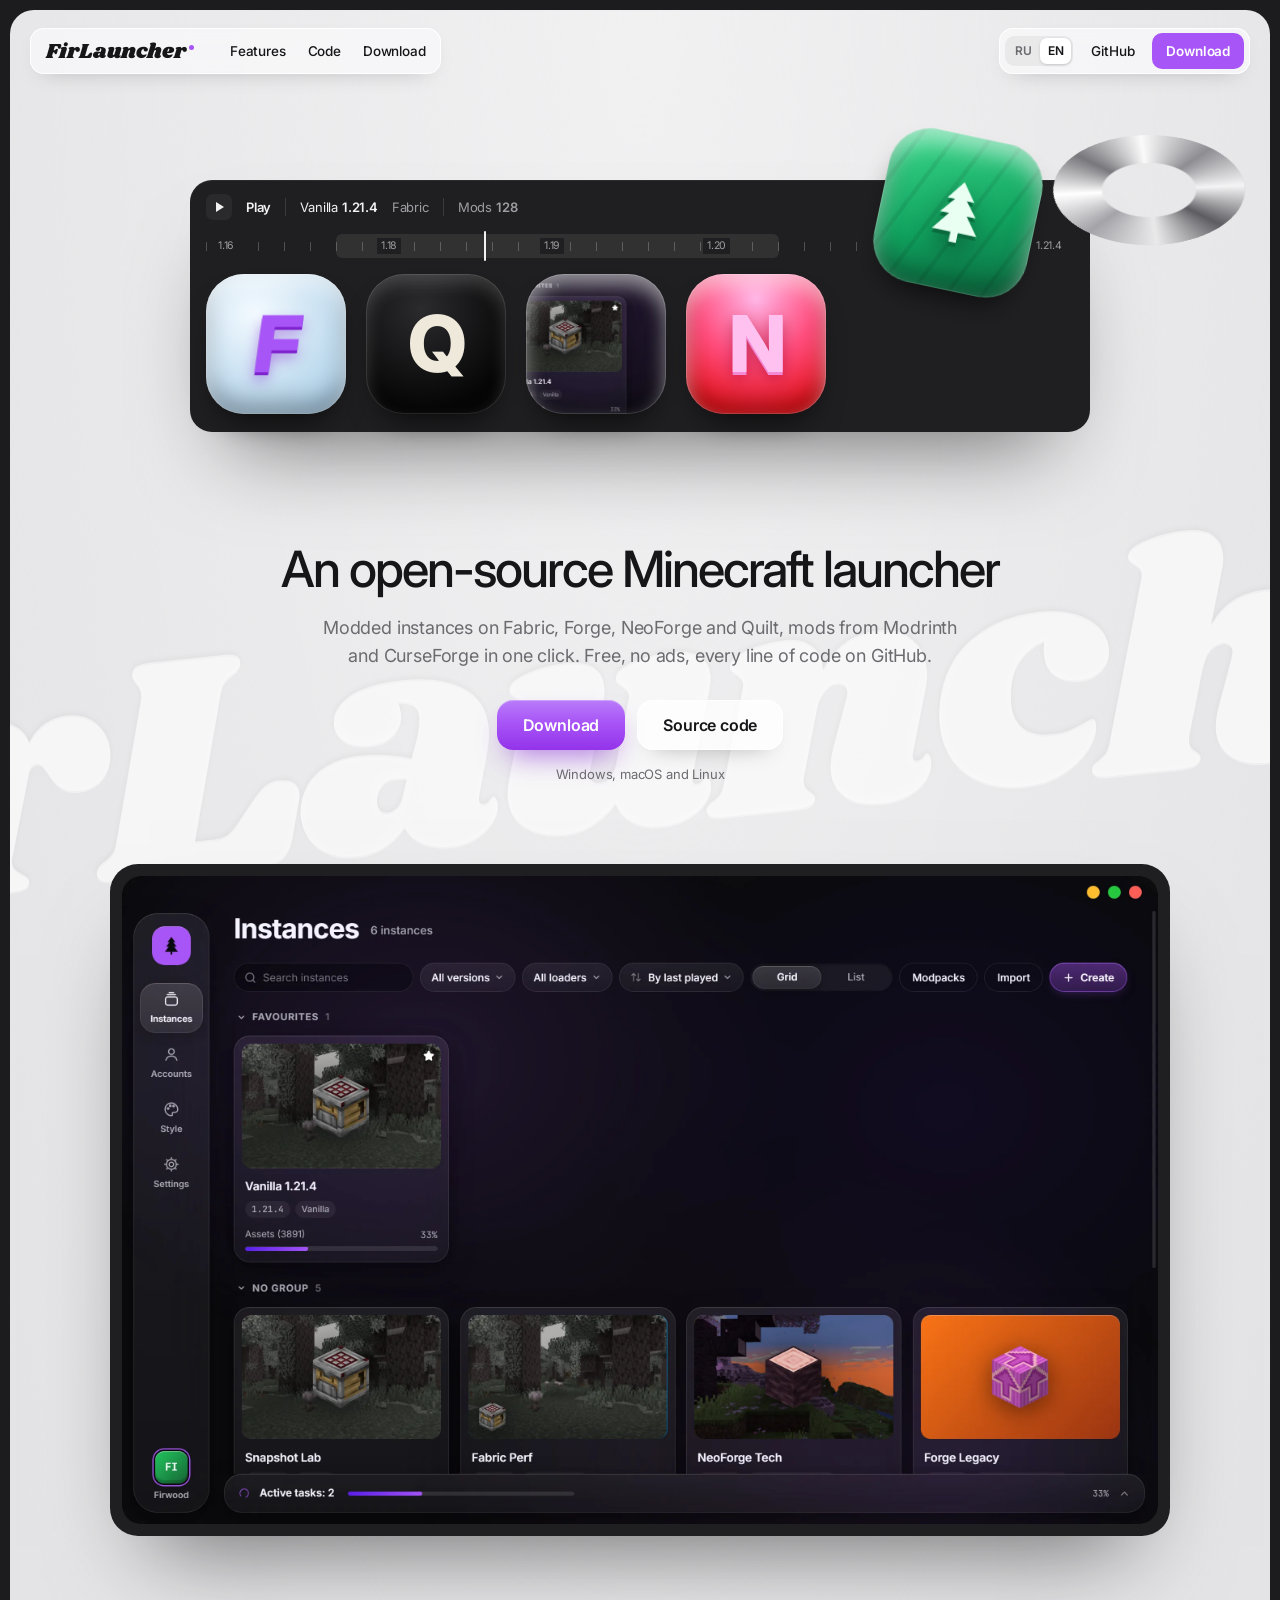
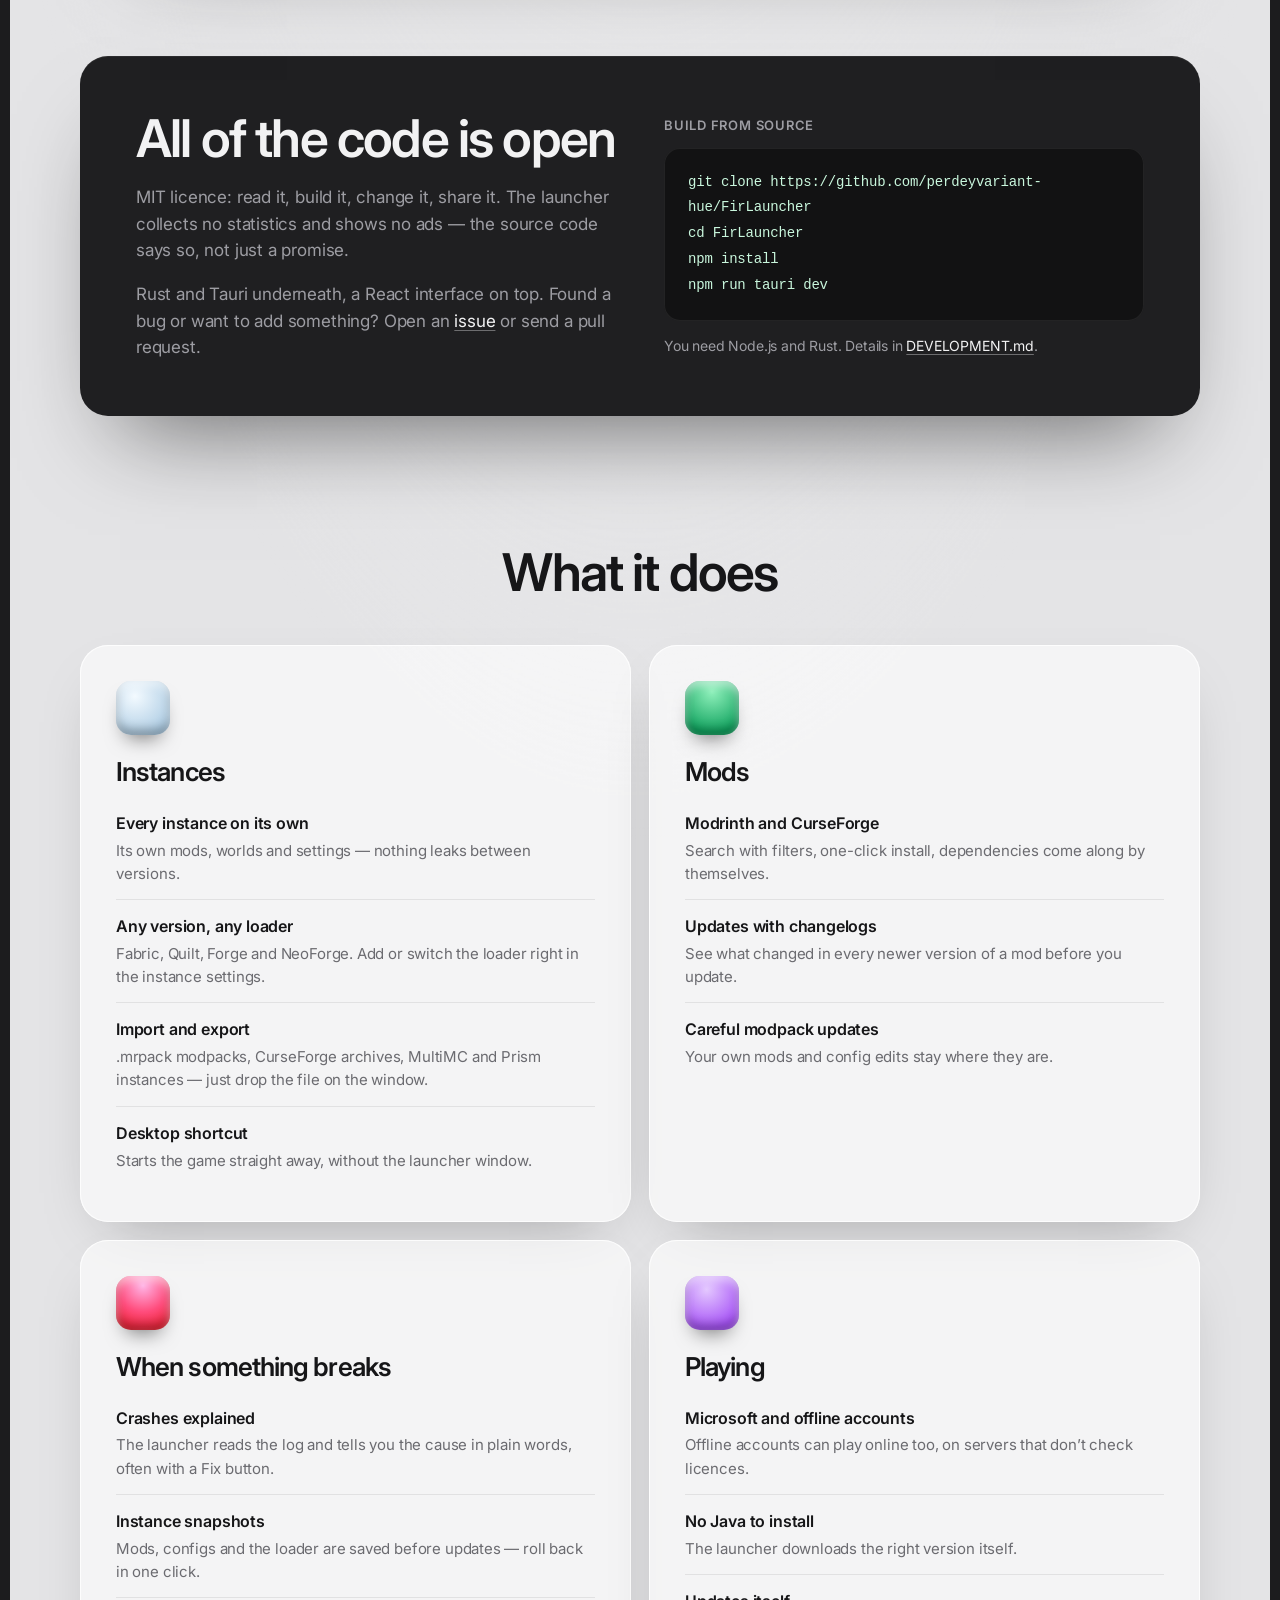
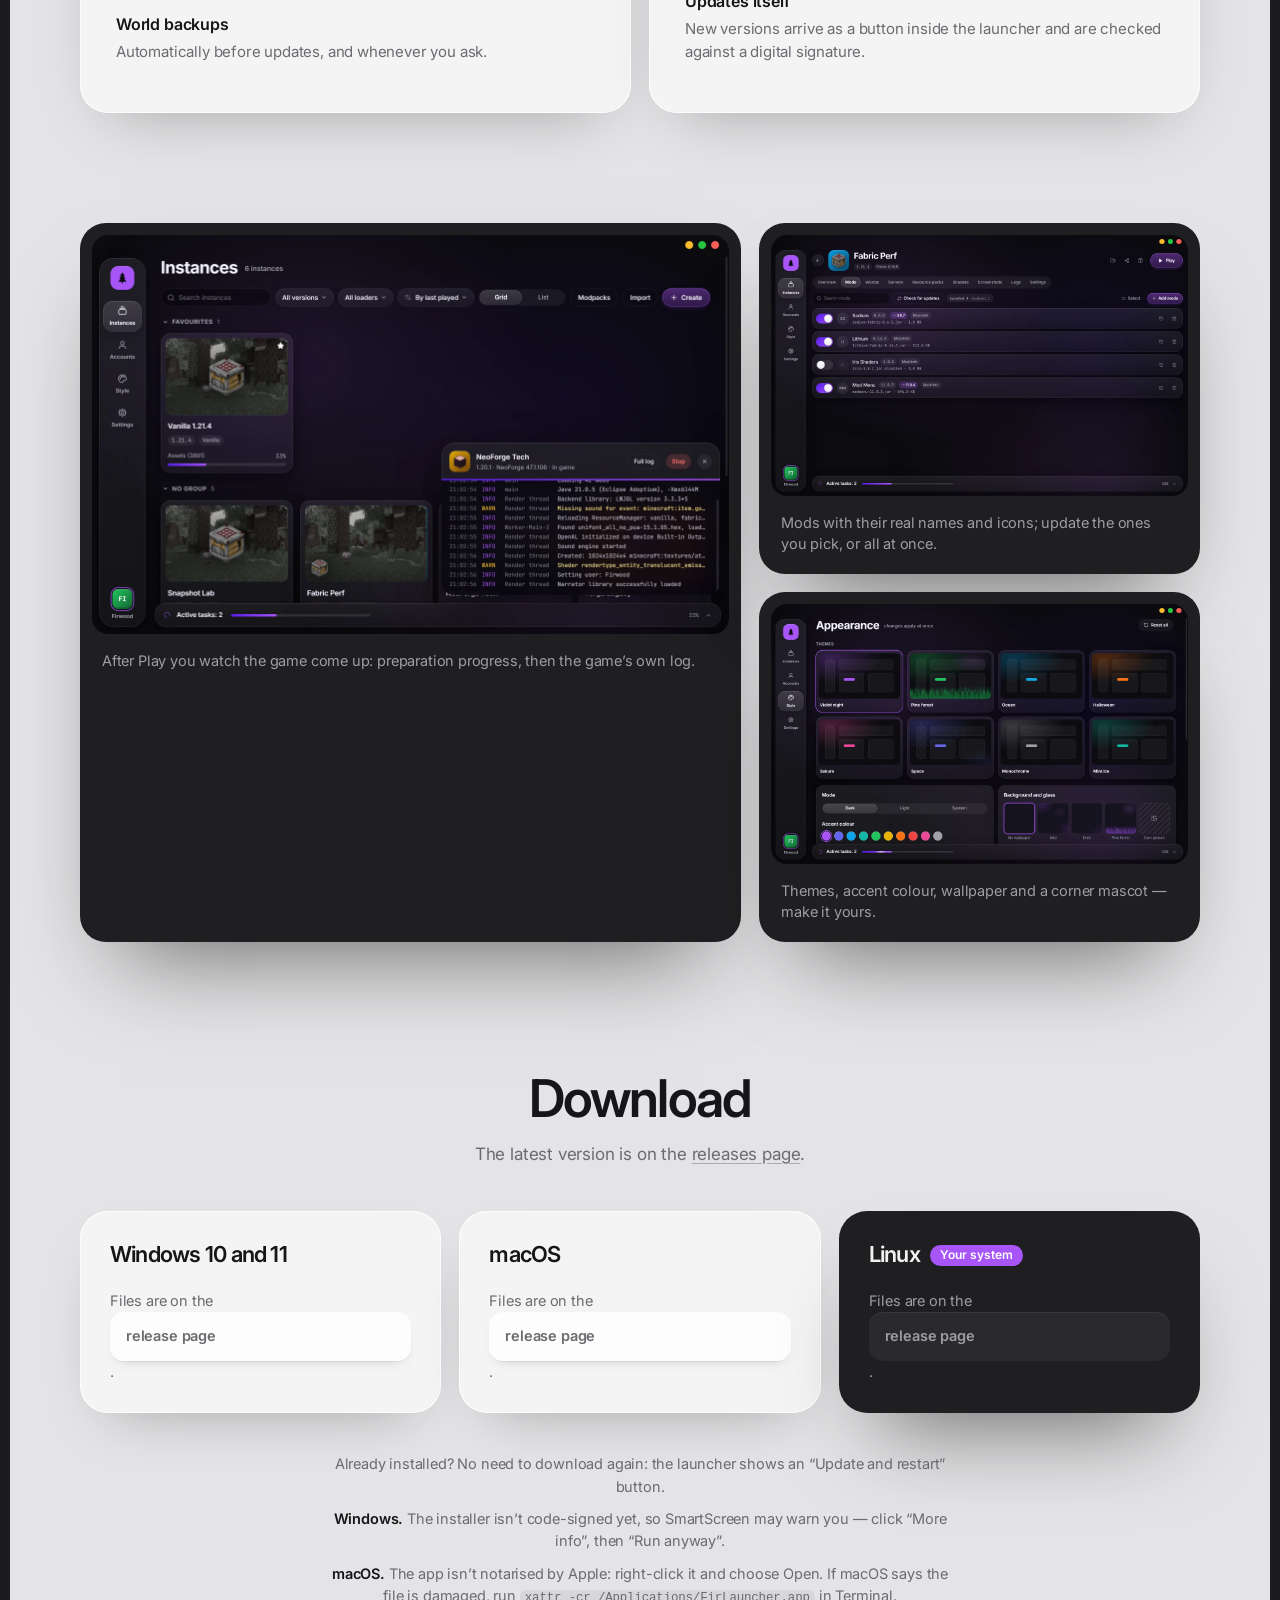
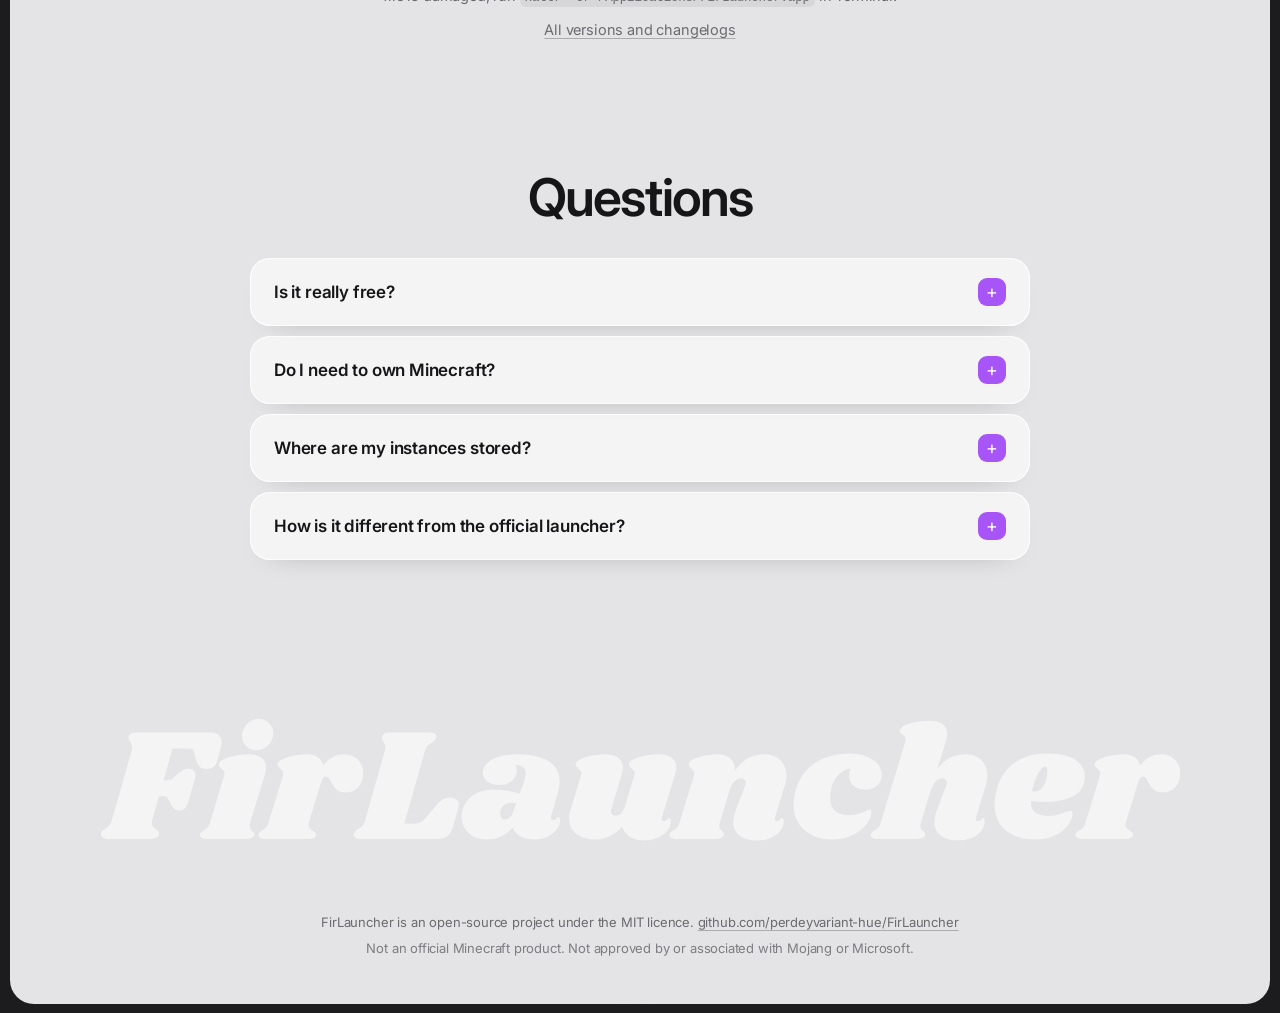
==== commit 58f20d4e: "Version the stylesheet and script links Browsers kept the previous style.css from cache next to the " ====
--- a/en/index.html
+++ b/en/index.html
@@ -44,7 +44,7 @@
     ]
   }
   </script>
-  <link rel="stylesheet" href="../style.css">
+  <link rel="stylesheet" href="../style.css?v=3">
 </head>
 <body>
   <a class="skip" href="#download">Skip to downloads</a>
@@ -225,6 +225,6 @@
     <p class="disclaimer">Not an official Minecraft product. Not approved by or associated with Mojang or Microsoft.</p>
   </footer>
 
-  <script src="../app.js" defer></script>
+  <script src="../app.js?v=3" defer></script>
 </body>
 </html>
--- a/style.css
+++ b/style.css
@@ -14,7 +14,8 @@
   --dim: #6b6b70;
   --on-dark: #f2f2f3;
   --on-dark-dim: #9d9da3;
-  --accent: #ff6a2b;
+  --accent: #a855f7;
+  --accent-deep: #7e22ce;
   --line: rgb(0 0 0 / 0.08);
   --soft: 0 24px 60px -32px rgb(0 0 0 / 0.35);
   --deep: 0 50px 90px -40px rgb(0 0 0 / 0.55);
@@ -209,7 +210,7 @@
   margin-left: 4px;
   padding: 8px 14px;
   border-radius: 10px;
-  background: var(--text);
+  background: var(--accent);
   color: #fff;
   font-size: 13.5px;
   font-weight: 600;
@@ -217,7 +218,7 @@
 }
 
 .nav-cta:hover {
-  background: #000;
+  background: var(--accent-deep);
 }
 
 /* ---------- Buttons ---------- */
@@ -239,9 +240,9 @@
 }
 
 .btn-primary {
-  background: linear-gradient(180deg, #2c2c2f, #111);
+  background: linear-gradient(180deg, #b97cf9, var(--accent) 45%, #9333ea);
   color: #fff;
-  box-shadow: inset 0 1px 0 rgb(255 255 255 / 0.18), 0 14px 30px -14px rgb(0 0 0 / 0.7);
+  box-shadow: inset 0 1px 0 rgb(255 255 255 / 0.3), 0 14px 30px -12px rgb(126 34 206 / 0.75);
 }
 
 .btn-quiet {
@@ -454,7 +455,7 @@
 
 .t-fabric b {
   color: var(--accent);
-  text-shadow: 0 3px 0 #c74312, 0 8px 14px rgb(199 67 18 / 0.45);
+  text-shadow: 0 3px 0 #7e22ce, 0 8px 14px rgb(126 34 206 / 0.45);
   transform: skewX(-8deg);
 }
 
@@ -658,7 +659,7 @@
 .group:nth-of-type(1)::before { background: radial-gradient(circle at 35% 28%, #f3faff, #9cc1dd); }
 .group:nth-of-type(2)::before { background: radial-gradient(circle at 50% 20%, #8ff0bb, #11a35f 80%); }
 .group:nth-of-type(3)::before { background: radial-gradient(circle at 50% 18%, #ffb4e6, #ff4d7d 50%, #e8131b); }
-.group:nth-of-type(4)::before { background: radial-gradient(circle at 40% 25%, #ffd29a, var(--accent) 75%); }
+.group:nth-of-type(4)::before { background: radial-gradient(circle at 40% 25%, #e4c8ff, var(--accent) 75%); }
 
 .group h3 {
   font-size: 26px;
@@ -805,13 +806,13 @@
 
 .files a:hover {
   transform: translateY(-1px);
-  background: var(--text);
+  background: var(--accent);
   color: #fff;
 }
 
 .platform.is-yours .files a:hover {
-  background: #fff;
-  color: var(--text);
+  background: var(--accent);
+  color: #fff;
 }
 
 .files li:first-child a {
@@ -904,7 +905,7 @@
   width: 28px;
   height: 28px;
   border-radius: 9px;
-  background: var(--text);
+  background: var(--accent);
   color: #fff;
   font-weight: 400;
   font-size: 18px;
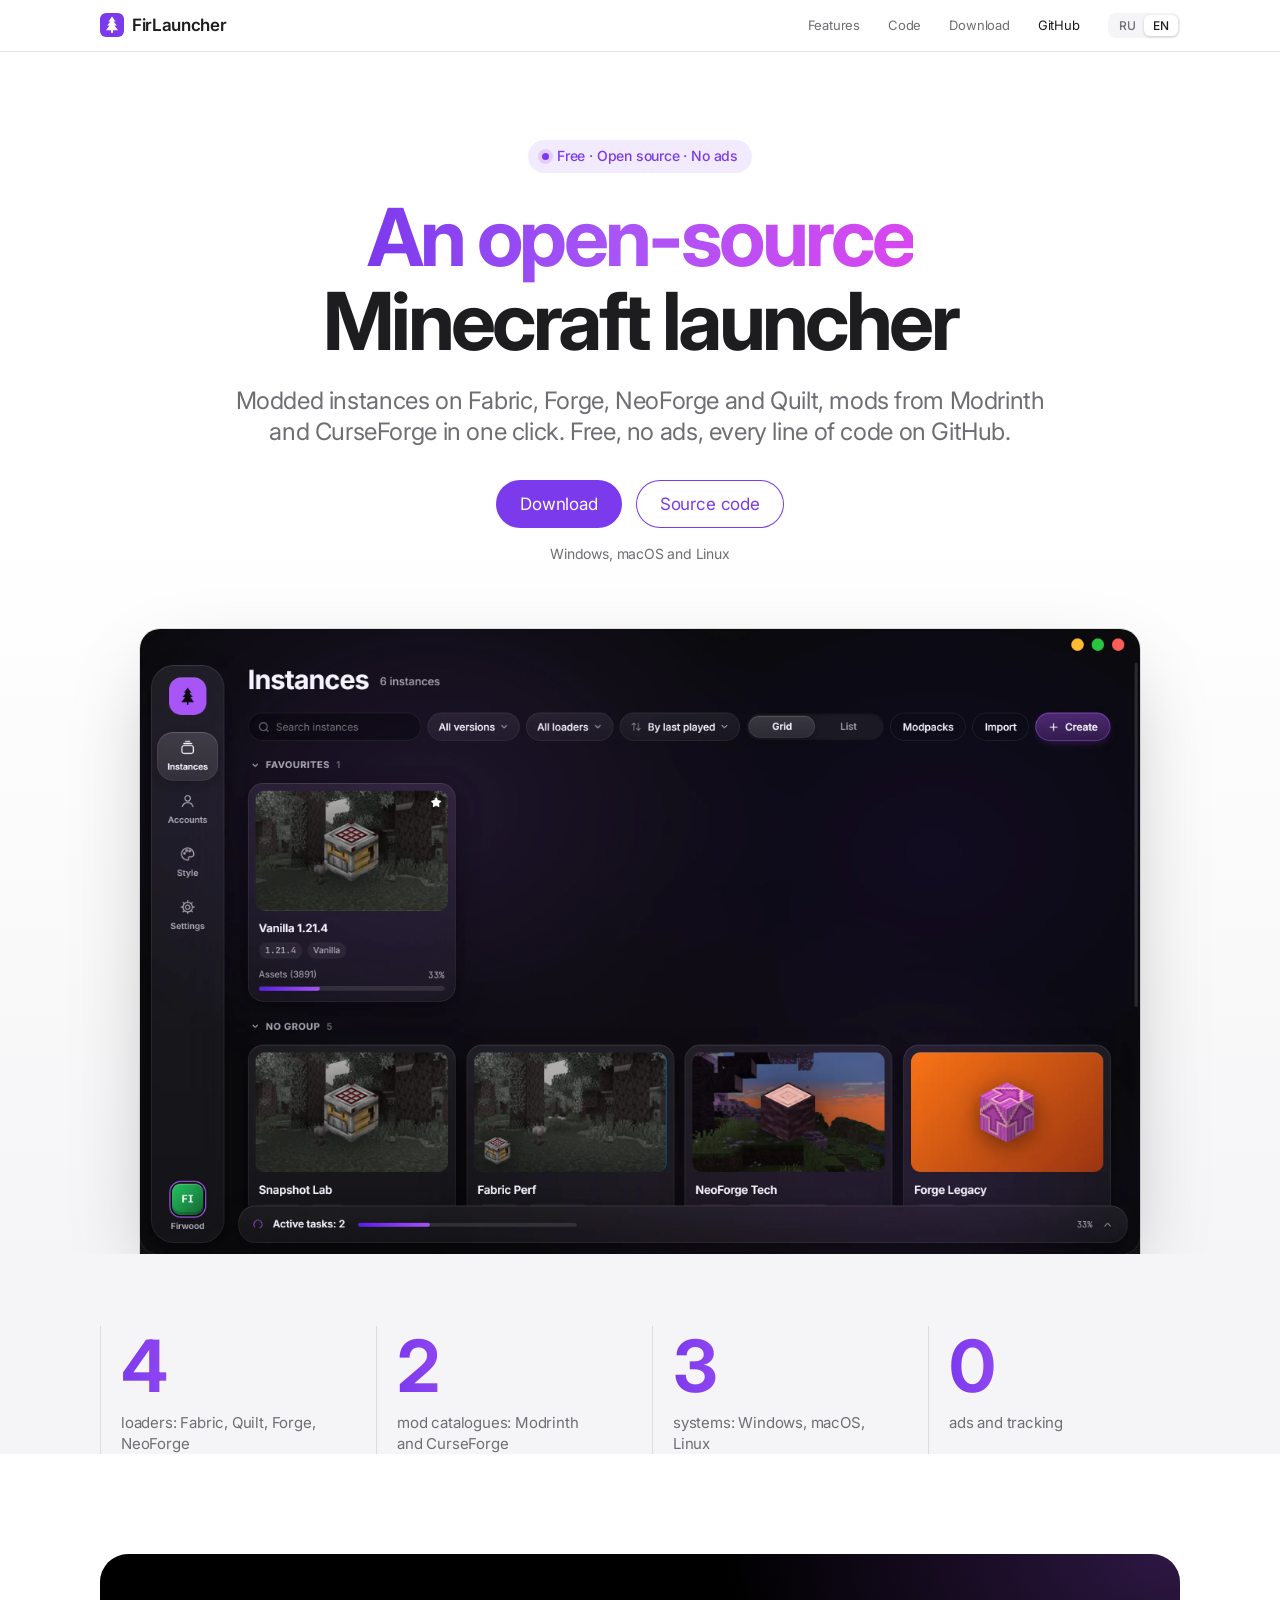
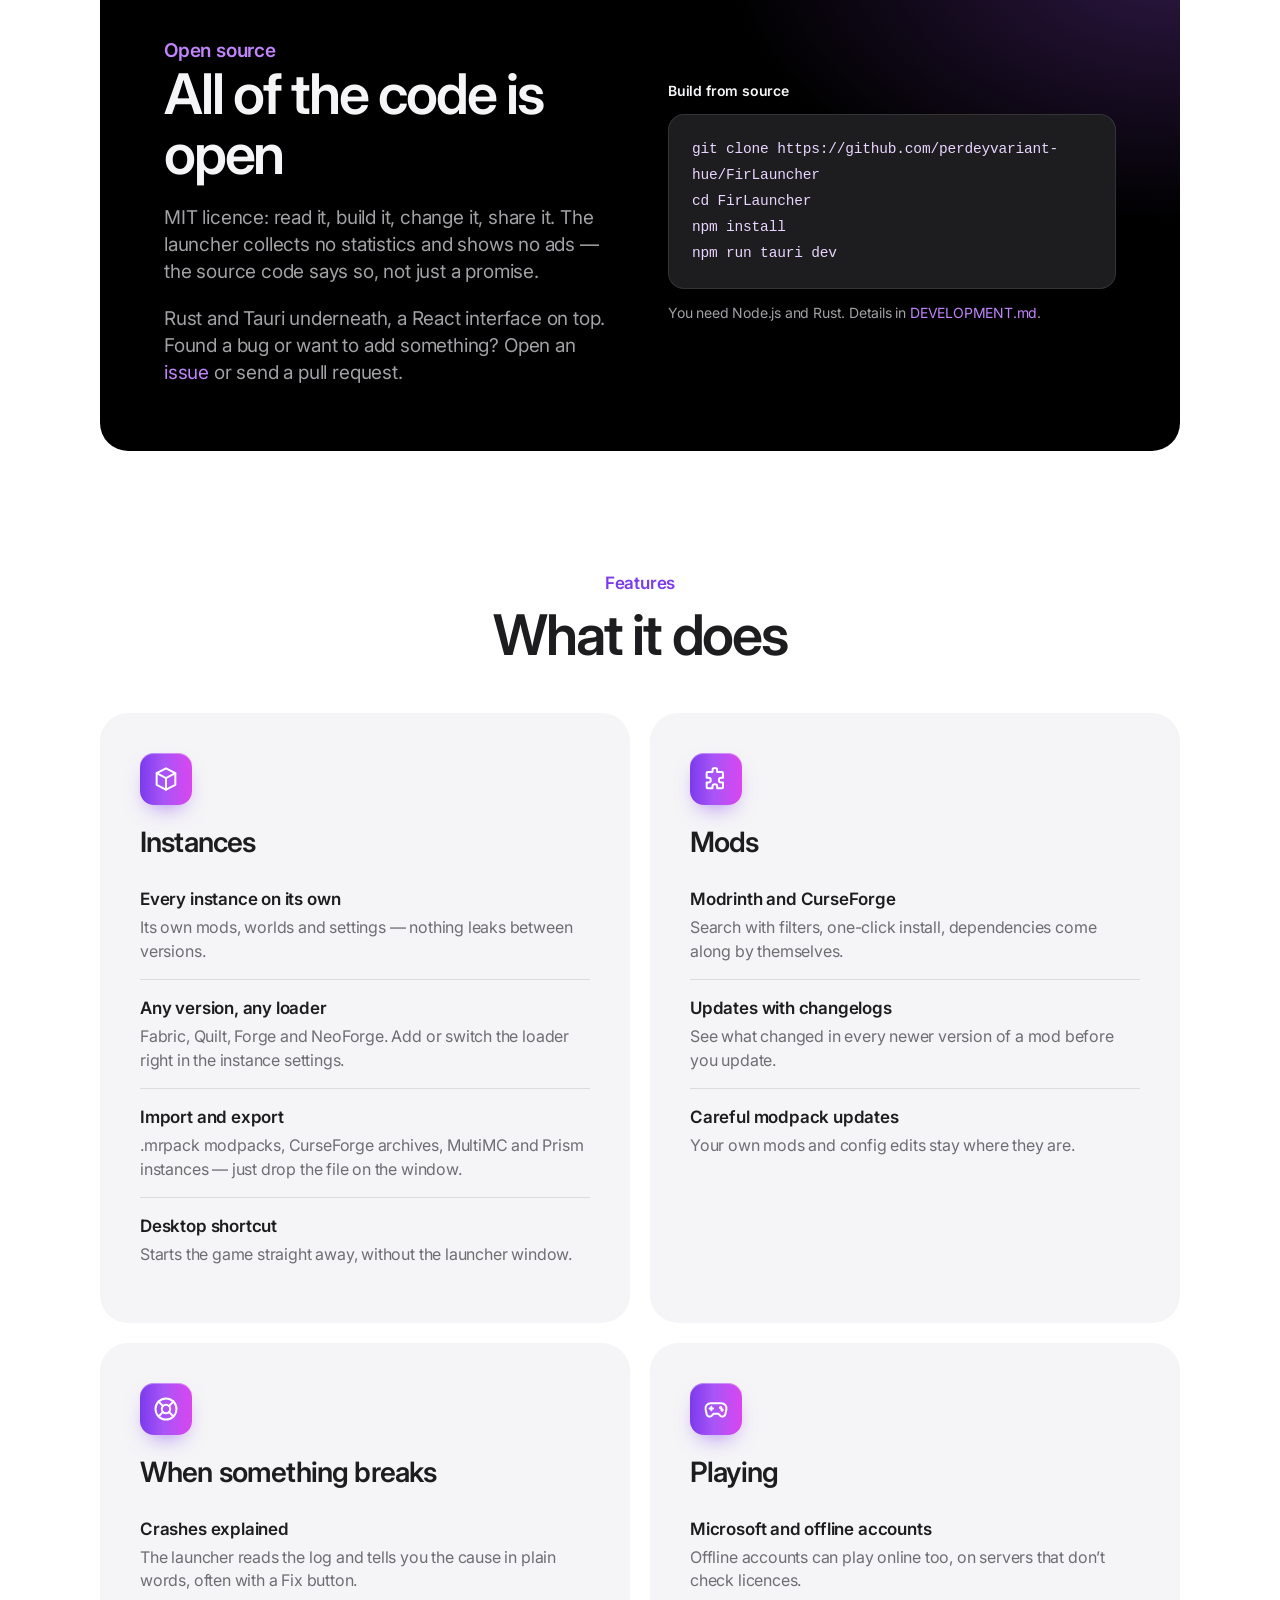
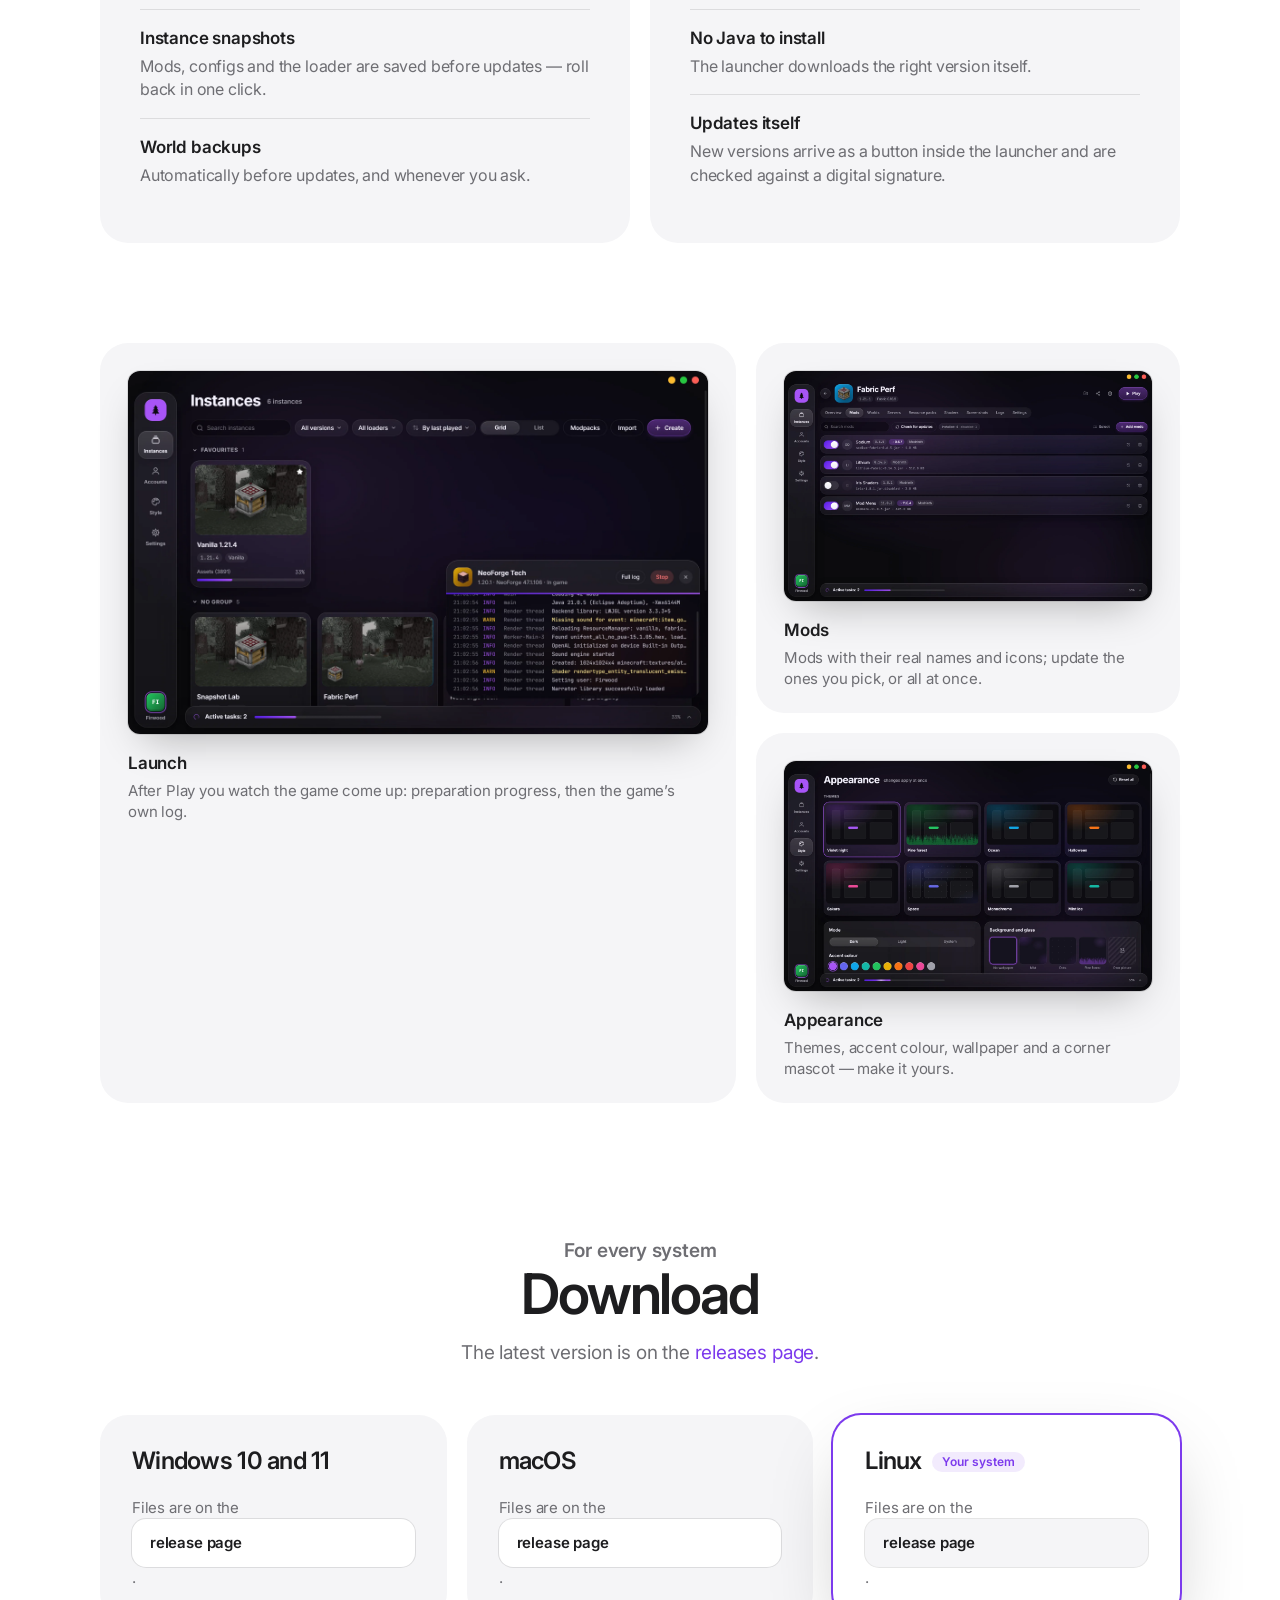
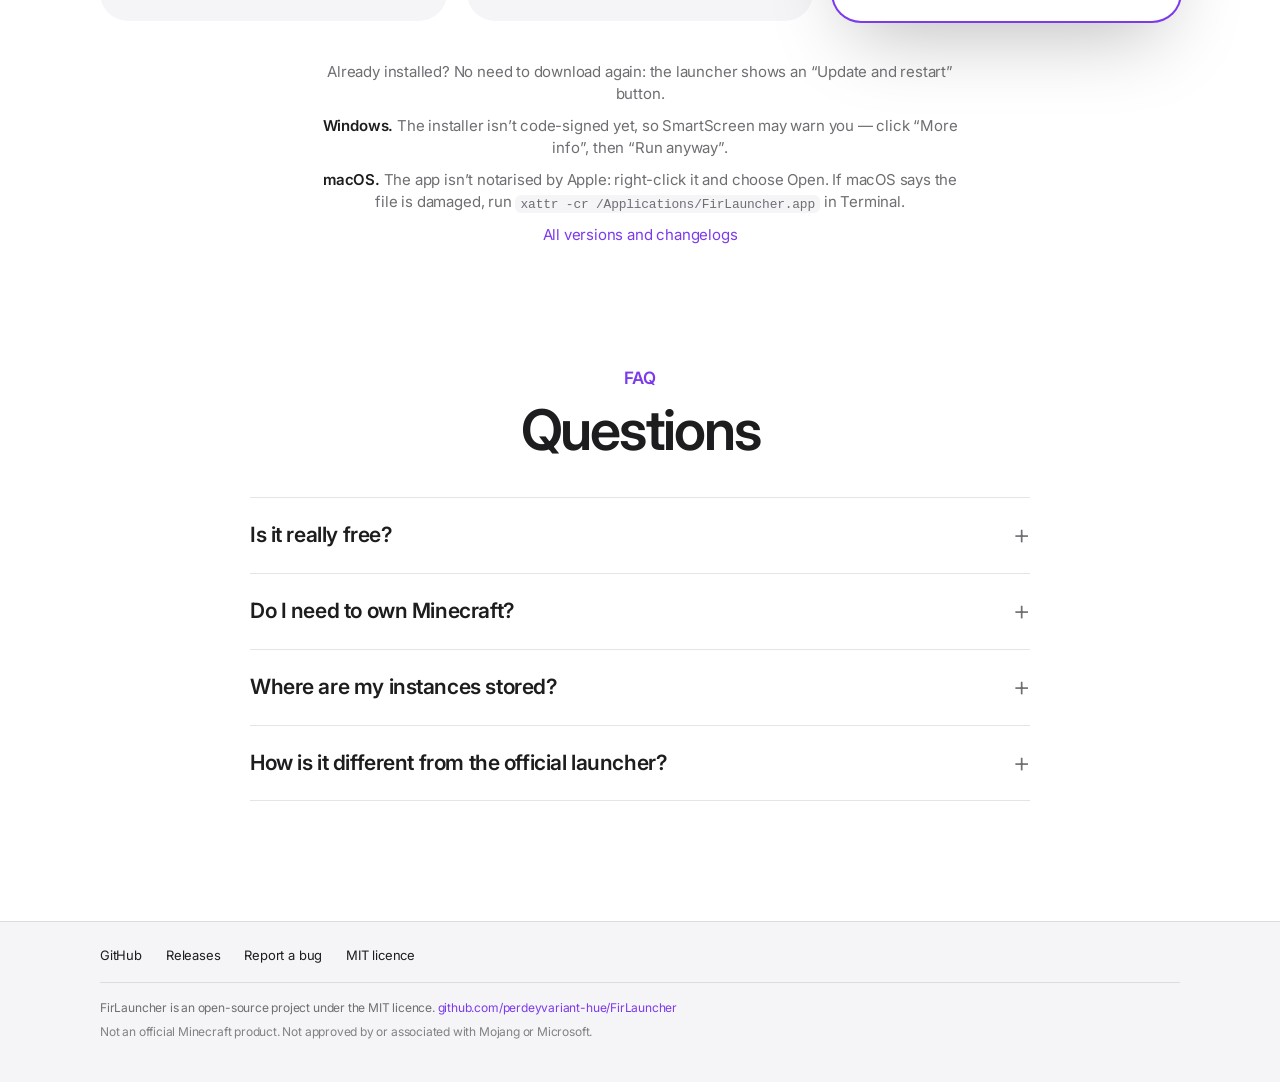
==== commit 7e7eec9c: "Bring back the Apple-style design with a violet accent and more detail Restore the Apple-like look f" ====
--- a/en/index.html
+++ b/en/index.html
@@ -8,8 +8,8 @@
   <meta property="og:title" content="FirLauncher — an open-source Minecraft launcher">
   <meta property="og:description" content="Modded instances, one-click mods from Modrinth and CurseForge. Free, no ads, all the code on GitHub.">
   <meta property="og:image" content="../assets/en/instances.webp">
-  <meta name="theme-color" content="#e4e4e6" media="(prefers-color-scheme: light)">
-  <meta name="theme-color" content="#e4e4e6" media="(prefers-color-scheme: dark)">
+  <meta name="theme-color" content="#ffffff" media="(prefers-color-scheme: light)">
+  <meta name="theme-color" content="#000000" media="(prefers-color-scheme: dark)">
   <link rel="icon" href="../favicon.svg" type="image/svg+xml">
   <link rel="canonical" href="https://firlauncher.github.io/en/">
   <link rel="alternate" hreflang="ru" href="https://firlauncher.github.io/">
@@ -17,7 +17,7 @@
   <link rel="alternate" hreflang="x-default" href="https://firlauncher.github.io/en/">
   
   
-  <link href="https://fonts.googleapis.com/css2?family=Inter:wght@400;500;600;700;800&family=Shrikhand&display=swap" rel="stylesheet">
+  <link href="https://fonts.googleapis.com/css2?family=Inter:wght@400;500;600;700&display=swap" rel="stylesheet">
   <script type="application/ld+json">
 {
     "@context": "https://schema.org",
@@ -44,48 +44,33 @@
     ]
   }
   </script>
-  <link rel="stylesheet" href="../style.css?v=3">
+  <link rel="stylesheet" href="../style.css?v=4">
 </head>
 <body>
   <a class="skip" href="#download">Skip to downloads</a>
 
   <header class="top">
-    <nav class="pill pill-main" aria-label="Sections">
-      <a class="brand" href="./" aria-label="FirLauncher home">FirLauncher</a>
-      <span class="nav-links"><a href="#features">Features</a><a href="#open-source">Code</a><a href="#download">Download</a></span>
+    <a class="brand" href="./" aria-label="FirLauncher home">
+      <svg class="brand-mark" viewBox="0 0 24 24" aria-hidden="true"><rect width="24" height="24" rx="6"/><path d="M12 3.6 15.6 8.4H13.6l3.2 4H14.4l3.6 4.8H13v2.6h-2v-2.6H6l3.6-4.8H7.2l3.2-4H8.4Z"/></svg>
+      FirLauncher
+    </a>
+    <nav class="top-nav" aria-label="Sections">
+      <a href="#features">Features</a>
+      <a href="#open-source">Code</a>
+      <a href="#download">Download</a>
+      <a class="top-gh" href="https://github.com/perdeyvariant-hue/FirLauncher">GitHub</a>
+      <span class="lang" role="group" aria-label="Language">
+        <a href="../" hreflang="ru" lang="ru">RU</a>
+        <a aria-current="page" lang="en">EN</a>
+      </span>
     </nav>
-    <div class="pill pill-side">
-      <span class="lang" role="group" aria-label="Language"><a href="../" hreflang="ru" lang="ru">RU</a><a aria-current="page" lang="en">EN</a></span>
-      <a class="nav-gh" href="https://github.com/perdeyvariant-hue/FirLauncher">GitHub</a>
-      <a class="nav-cta" href="#download">Download</a>
-    </div>
   </header>
 
   <main>
     <section class="hero">
-      <p class="hero-word" aria-hidden="true">FirLauncher</p>
-      <div class="chrome" aria-hidden="true"></div>
-      <div class="stage" aria-hidden="true">
-        <div class="stage-bar">
-          <span class="stage-play"><i></i></span>
-          <span class="stage-run">Play</span>
-          <span class="stage-sep"></span>
-          <span>Vanilla <b>1.21.4</b></span>
-          <span class="stage-dim">Fabric</span>
-          <span class="stage-sep"></span>
-          <span class="stage-dim">Mods <b>128</b></span>
-        </div>
-        <div class="ruler"><div class="ruler-sel"></div><div class="ruler-head"></div><span>1.16</span><span>1.18</span><span>1.19</span><span>1.20</span><span>1.21</span><span>1.21.4</span></div>
-        <div class="tiles">
-          <span class="tile t-fabric"><b>F</b></span>
-          <span class="tile t-quilt"><b>Q</b></span>
-          <span class="tile t-shot" style="background-image:url(../assets/en/instances.webp)"></span>
-          <span class="tile t-neo"><b>N</b></span>
-          <span class="tile t-fir"><svg viewBox="0 0 24 24"><path d="M12 3.6 15.6 8.4H13.6l3.2 4H14.4l3.6 4.8H13v2.6h-2v-2.6H6l3.6-4.8H7.2l3.2-4H8.4Z"/></svg></span>
-        </div>
-      </div>
       <div class="hero-text">
-        <h1>An open-source Minecraft launcher</h1>
+        <p class="eyebrow-pill"><span class="dot"></span>Free · Open source · No ads</p>
+        <h1><span class="grad">An open-source</span> Minecraft launcher</h1>
         <p class="lede">Modded instances on Fabric, Forge, NeoForge and Quilt, mods from Modrinth and CurseForge in one click. Free, no ads, every line of code on GitHub.</p>
         <div class="hero-actions">
           <a class="btn btn-primary" id="hero-download" href="#download">Download</a>
@@ -98,8 +83,13 @@
       </figure>
     </section>
 
+    <section class="stats" aria-label="At a glance">
+      <dl><div><dt>4</dt><dd>loaders: Fabric, Quilt, Forge, NeoForge</dd></div><div><dt>2</dt><dd>mod catalogues: Modrinth and CurseForge</dd></div><div><dt>3</dt><dd>systems: Windows, macOS, Linux</dd></div><div><dt>0</dt><dd>ads and tracking</dd></div></dl>
+    </section>
+
     <section class="open" id="open-source">
       <div class="open-text">
+        <p class="eyebrow">Open source</p>
         <h2>All of the code is open</h2>
         <p>MIT licence: read it, build it, change it, share it. The launcher collects no statistics and shows no ads — the source code says so, not just a promise.</p>
         <p>Rust and Tauri underneath, a React interface on top. Found a bug or want to add something? Open an <a href="https://github.com/perdeyvariant-hue/FirLauncher/issues">issue</a> or send a pull request.</p>
@@ -115,9 +105,11 @@
     </section>
 
     <section class="features" id="features">
+      <p class="eyebrow">Features</p>
       <h2>What it does</h2>
 
       <div class="group">
+        <span class="icon" aria-hidden="true"><svg viewBox="0 0 24 24"><path d="M12 2.8 20 7v10l-8 4.2L4 17V7z"/><path d="M4 7l8 4.2L20 7M12 11.2v10"/></svg></span>
         <h3>Instances</h3>
         <dl>
           <div><dt>Every instance on its own</dt><dd>Its own mods, worlds and settings — nothing leaks between versions.</dd></div>
@@ -128,6 +120,7 @@
       </div>
 
       <div class="group">
+        <span class="icon" aria-hidden="true"><svg viewBox="0 0 24 24"><path d="M9 4.5a2 2 0 1 1 4 0V6h4a1 1 0 0 1 1 1v4h-1.5a2 2 0 1 0 0 4H18v4a1 1 0 0 1-1 1h-4v-1.5a2 2 0 1 0-4 0V20H5a1 1 0 0 1-1-1v-4h1.5a2 2 0 1 0 0-4H4V7a1 1 0 0 1 1-1h4z"/></svg></span>
         <h3>Mods</h3>
         <dl>
           <div><dt>Modrinth and CurseForge</dt><dd>Search with filters, one-click install, dependencies come along by themselves.</dd></div>
@@ -137,6 +130,7 @@
       </div>
 
       <div class="group">
+        <span class="icon" aria-hidden="true"><svg viewBox="0 0 24 24"><circle cx="12" cy="12" r="9"/><circle cx="12" cy="12" r="3.6"/><path d="m5.6 5.6 3.9 3.9m5 5 3.9 3.9m0-12.8-3.9 3.9m-5 5-3.9 3.9"/></svg></span>
         <h3>When something breaks</h3>
         <dl>
           <div><dt>Crashes explained</dt><dd>The launcher reads the log and tells you the cause in plain words, often with a Fix button.</dd></div>
@@ -146,6 +140,7 @@
       </div>
 
       <div class="group">
+        <span class="icon" aria-hidden="true"><svg viewBox="0 0 24 24"><path d="M7.5 7h9a4.5 4.5 0 0 1 4.4 5.5l-.9 4a2.6 2.6 0 0 1-4.5 1.1L14 16h-4l-1.5 1.6A2.6 2.6 0 0 1 4 16.5l-.9-4A4.5 4.5 0 0 1 7.5 7z"/><path d="M8 10v3M6.5 11.5h3"/><circle cx="16" cy="10.8" r=".6"/><circle cx="17.2" cy="12.8" r=".6"/></svg></span>
         <h3>Playing</h3>
         <dl>
           <div><dt>Microsoft and offline accounts</dt><dd>Offline accounts can play online too, on servers that don’t check licences.</dd></div>
@@ -158,20 +153,21 @@
     <section class="gallery" aria-label="Screenshots">
       <figure>
         <img src="../assets/en/launch.webp" width="2560" height="1600" loading="lazy" alt="The launch card with the game's live log">
-        <figcaption>After Play you watch the game come up: preparation progress, then the game’s own log.</figcaption>
+        <figcaption><strong>Launch</strong>After Play you watch the game come up: preparation progress, then the game’s own log.</figcaption>
       </figure>
       <figure>
         <img src="../assets/en/mods.webp" width="2560" height="1600" loading="lazy" alt="An instance's mods with updates available">
-        <figcaption>Mods with their real names and icons; update the ones you pick, or all at once.</figcaption>
+        <figcaption><strong>Mods</strong>Mods with their real names and icons; update the ones you pick, or all at once.</figcaption>
       </figure>
       <figure>
         <img src="../assets/en/appearance.webp" width="2560" height="1600" loading="lazy" alt="Appearance settings: themes, accent colour, wallpaper and mascot">
-        <figcaption>Themes, accent colour, wallpaper and a corner mascot — make it yours.</figcaption>
+        <figcaption><strong>Appearance</strong>Themes, accent colour, wallpaper and a corner mascot — make it yours.</figcaption>
       </figure>
     </section>
 
     <section class="download" id="download">
       <div class="download-head">
+        <p class="eyebrow">For every system</p>
         <h2>Download</h2>
         <p id="release-line">The latest version is on the <a href="https://github.com/perdeyvariant-hue/FirLauncher/releases/latest">releases page</a>.</p>
       </div>
@@ -200,6 +196,7 @@
     </section>
 
     <section class="faq" aria-labelledby="faq-title">
+      <p class="eyebrow">FAQ</p>
       <h2 id="faq-title">Questions</h2>
       <details>
         <summary>Is it really free?</summary>
@@ -221,10 +218,11 @@
   </main>
 
   <footer class="foot">
+    <nav class="foot-links" aria-label="Links"><a href="https://github.com/perdeyvariant-hue/FirLauncher">GitHub</a><a href="https://github.com/perdeyvariant-hue/FirLauncher/releases">Releases</a><a href="https://github.com/perdeyvariant-hue/FirLauncher/issues">Report a bug</a><a href="https://github.com/perdeyvariant-hue/FirLauncher/blob/main/LICENSE">MIT licence</a></nav>
     <p>FirLauncher is an open-source project under the MIT licence. <a href="https://github.com/perdeyvariant-hue/FirLauncher">github.com/perdeyvariant-hue/FirLauncher</a></p>
     <p class="disclaimer">Not an official Minecraft product. Not approved by or associated with Mojang or Microsoft.</p>
   </footer>
 
-  <script src="../app.js?v=3" defer></script>
+  <script src="../app.js?v=4" defer></script>
 </body>
 </html>
--- a/style.css
+++ b/style.css
@@ -1,29 +1,47 @@
 /*
- * FirLauncher site. Soft studio grey, floating pill navigation, dark
- * "app" panels and puffy glossy tiles, with a huge faded wordmark behind.
+ * FirLauncher site, in the spirit of apple.com: system type, generous
+ * whitespace, a translucent bar, big centred headlines and rounded
+ * surfaces. Light by default, dark follows the system.
  */
 :root {
-  --frame: #1c1c1e;
-  --bg: #e4e4e6;
-  --bg-hi: #f1f1f2;
-  --card: rgb(255 255 255 / 0.62);
-  --card-line: rgb(255 255 255 / 0.85);
-  --panel: #1f1f21;
-  --panel-2: #2a2a2d;
-  --text: #161618;
-  --dim: #6b6b70;
-  --on-dark: #f2f2f3;
-  --on-dark-dim: #9d9da3;
-  --accent: #a855f7;
-  --accent-deep: #7e22ce;
-  --line: rgb(0 0 0 / 0.08);
-  --soft: 0 24px 60px -32px rgb(0 0 0 / 0.35);
-  --deep: 0 50px 90px -40px rgb(0 0 0 / 0.55);
-  --wrap: 1120px;
-  --gutter: max(20px, calc((100% - var(--wrap)) / 2));
-  --font: 'Inter', -apple-system, BlinkMacSystemFont, 'Segoe UI', Roboto, sans-serif;
-  --script: 'Shrikhand', 'Inter', cursive;
-  color-scheme: light;
+  --bg: #fff;
+  --bg-alt: #f5f5f7;
+  --surface: #fff;
+  --text: #1d1d1f;
+  --dim: #6e6e73;
+  --line: rgb(0 0 0 / 0.1);
+  --accent: #7c3aed;
+  --accent-hover: #6d28d9;
+  --accent-text: #7c3aed;
+  --accent-soft: rgb(124 58 237 / 0.1);
+  --grad: linear-gradient(90deg, #7c3aed, #a855f7 45%, #d946ef);
+  --code-bg: #1d1d1f;
+  --code-text: #f5f5f7;
+  --bar: rgb(255 255 255 / 0.72);
+  --shadow: 0 30px 80px -20px rgb(0 0 0 / 0.28);
+  --wrap: 1080px;
+  --gutter: max(22px, calc((100vw - var(--wrap)) / 2));
+  --font: -apple-system, BlinkMacSystemFont, 'SF Pro Display', 'SF Pro Text', 'Inter', 'Helvetica Neue', Arial, sans-serif;
+  color-scheme: light dark;
+}
+
+@media (prefers-color-scheme: dark) {
+  :root {
+    --bg: #000;
+    --bg-alt: #161617;
+    --surface: #1d1d1f;
+    --text: #f5f5f7;
+    --dim: #a1a1a6;
+    --line: rgb(255 255 255 / 0.14);
+    --accent: #9b5cf6;
+    --accent-hover: #ad78f8;
+    --accent-text: #c084fc;
+    --accent-soft: rgb(168 85 247 / 0.16);
+    --grad: linear-gradient(90deg, #a78bfa, #c084fc 45%, #f0abfc);
+    --code-bg: #0b0b0c;
+    --bar: rgb(22 22 23 / 0.72);
+    --shadow: 0 30px 80px -20px rgb(0 0 0 / 0.8);
+  }
 }
 
 *,
@@ -33,56 +51,48 @@
 }
 
 html {
-  /* Non-visible overflow here keeps body's clip on body, not the viewport. */
-  overflow-x: hidden;
-  background: var(--frame);
   scroll-behavior: smooth;
-  scroll-padding-top: 90px;
-}
-
-/* The page sits in a rounded "screen" inside a dark frame. */
+  scroll-padding-top: 64px;
+}
+
 body {
-  margin: 10px;
-  min-height: calc(100vh - 20px);
-  border-radius: 24px;
-  overflow: clip;
-  background:
-    radial-gradient(90% 60% at 50% 0%, var(--bg-hi), transparent 70%),
-    var(--bg);
+  margin: 0;
+  background: var(--bg);
   color: var(--text);
-  font: 400 16px/1.55 var(--font);
+  font: 400 17px/1.47 var(--font);
   letter-spacing: -0.011em;
   -webkit-font-smoothing: antialiased;
 }
 
 a {
-  color: inherit;
+  color: var(--accent-text);
+  text-decoration: none;
+}
+
+a:hover {
   text-decoration: underline;
-  text-decoration-color: rgb(0 0 0 / 0.25);
   text-underline-offset: 3px;
-}
-
-a:hover {
-  text-decoration-color: currentColor;
 }
 
 :focus-visible {
   outline: 2px solid var(--accent);
   outline-offset: 3px;
-  border-radius: 10px;
+  border-radius: 8px;
 }
 
 h1,
 h2,
 h3 {
   margin: 0;
+  font-family: var(--font);
   font-weight: 600;
-  letter-spacing: -0.035em;
+  letter-spacing: -0.03em;
 }
 
 h2 {
-  font-size: clamp(30px, 4.4vw, 52px);
-  line-height: 1.05;
+  font-size: clamp(32px, 5vw, 56px);
+  line-height: 1.07;
+  letter-spacing: -0.04em;
 }
 
 code,
@@ -92,9 +102,9 @@
 
 p code {
   font-size: 0.86em;
-  padding: 0.12em 0.42em;
+  padding: 0.12em 0.4em;
   border-radius: 6px;
-  background: rgb(0 0 0 / 0.06);
+  background: var(--bg-alt);
 }
 
 .skip {
@@ -103,412 +113,256 @@
 }
 
 .skip:focus {
-  left: 20px;
-  top: 20px;
-  z-index: 30;
+  left: 16px;
+  top: 12px;
+  z-index: 20;
   padding: 8px 14px;
-  background: #fff;
-  border-radius: 12px;
-}
-
-/* ---------- Navigation: two floating pills ---------- */
+  background: var(--surface);
+  border-radius: 10px;
+}
+
+/* Header: a thin translucent bar that blurs what scrolls under it. */
 .top {
   position: sticky;
   top: 0;
-  z-index: 20;
-  display: flex;
-  justify-content: space-between;
-  align-items: center;
-  gap: 12px;
-  padding: 18px 20px 0;
-  pointer-events: none;
-}
-
-.pill {
+  z-index: 10;
   display: flex;
   align-items: center;
-  gap: 4px;
-  height: 46px;
-  padding: 0 6px 0 16px;
-  border-radius: 14px;
-  background: rgb(250 250 251 / 0.72);
-  -webkit-backdrop-filter: saturate(180%) blur(18px);
-  backdrop-filter: saturate(180%) blur(18px);
-  box-shadow: inset 0 0 0 1px var(--card-line), 0 8px 24px -14px rgb(0 0 0 / 0.3);
-  pointer-events: auto;
-}
-
-.pill a {
+  justify-content: space-between;
+  gap: 24px;
+  height: 52px;
+  padding: 0 var(--gutter);
+  background: var(--bar);
+  -webkit-backdrop-filter: saturate(180%) blur(20px);
+  backdrop-filter: saturate(180%) blur(20px);
+  border-bottom: 1px solid var(--line);
+}
+
+.brand {
+  display: inline-flex;
+  align-items: center;
+  gap: 8px;
+  color: var(--text);
+  font-size: 17px;
+  font-weight: 600;
+  letter-spacing: -0.02em;
+}
+
+.brand:hover {
   text-decoration: none;
 }
 
-.brand {
-  margin-right: 22px;
-  font: 400 21px/1 var(--script);
-  letter-spacing: 0;
+.brand-mark {
+  width: 24px;
+  height: 24px;
+}
+
+.brand-mark rect {
+  fill: var(--accent);
+}
+
+.brand-mark path {
+  fill: #fff;
+}
+
+.top-nav {
+  display: flex;
+  align-items: center;
+  gap: 28px;
+  font-size: 13px;
+}
+
+.top-nav a {
+  color: var(--dim);
+  transition: color 0.2s ease;
+}
+
+.top-nav a:hover {
   color: var(--text);
-}
-
-.brand::after {
-  content: '';
-  display: inline-block;
-  width: 5px;
-  height: 5px;
-  margin-left: 3px;
-  border-radius: 50%;
-  background: var(--accent);
-  vertical-align: super;
-}
-
-.nav-links {
-  display: flex;
-  gap: 2px;
-}
-
-.nav-links a,
-.nav-gh {
-  padding: 7px 10px;
-  border-radius: 9px;
-  font-size: 13.5px;
-  font-weight: 500;
+  text-decoration: none;
+}
+
+.top-nav .top-gh {
   color: var(--text);
-  transition: background-color 0.2s ease;
-}
-
-.nav-links a:hover,
-.nav-gh:hover {
-  background: rgb(0 0 0 / 0.05);
-}
-
-.pill-side {
-  padding-left: 6px;
-}
-
+}
+
+/* RU / EN: a segmented control. */
 .lang {
   display: inline-flex;
   padding: 2px;
-  margin-right: 4px;
-  border-radius: 9px;
-  background: rgb(0 0 0 / 0.05);
-}
-
-.lang a {
-  padding: 4px 8px;
-  border-radius: 7px;
+  border-radius: 8px;
+  background: var(--bg-alt);
+}
+
+.top-nav .lang a {
+  padding: 2px 9px;
+  border-radius: 6px;
   font-size: 12px;
-  font-weight: 600;
-  color: var(--dim);
-}
-
-.lang a[aria-current] {
+  font-weight: 500;
+  color: var(--dim);
+}
+
+.top-nav .lang a[aria-current] {
   color: var(--text);
-  background: #fff;
-  box-shadow: 0 1px 3px rgb(0 0 0 / 0.15);
-}
-
-.nav-cta {
-  margin-left: 4px;
-  padding: 8px 14px;
-  border-radius: 10px;
-  background: var(--accent);
-  color: #fff;
-  font-size: 13.5px;
-  font-weight: 600;
-  transition: background-color 0.2s ease;
-}
-
-.nav-cta:hover {
-  background: var(--accent-deep);
-}
-
-/* ---------- Buttons ---------- */
+  background: var(--surface);
+  box-shadow: 0 1px 3px rgb(0 0 0 / 0.18);
+}
+
+/* Buttons */
 .btn {
   display: inline-flex;
   align-items: center;
   justify-content: center;
-  min-height: 50px;
-  padding: 0 26px;
-  border-radius: 16px;
-  font-size: 16px;
-  font-weight: 600;
+  min-height: 48px;
+  padding: 0 24px;
+  border-radius: 980px;
+  font-size: 17px;
+  font-weight: 400;
+  letter-spacing: -0.01em;
+  transition: background-color 0.2s ease, color 0.2s ease;
+}
+
+.btn:hover {
   text-decoration: none;
-  transition: transform 0.2s ease, background-color 0.2s ease, box-shadow 0.2s ease;
-}
-
-.btn:hover {
-  transform: translateY(-1px);
 }
 
 .btn-primary {
-  background: linear-gradient(180deg, #b97cf9, var(--accent) 45%, #9333ea);
+  background: var(--accent);
   color: #fff;
-  box-shadow: inset 0 1px 0 rgb(255 255 255 / 0.3), 0 14px 30px -12px rgb(126 34 206 / 0.75);
+}
+
+.btn-primary:hover {
+  background: var(--accent-hover);
+  color: #fff;
 }
 
 .btn-quiet {
-  background: rgb(255 255 255 / 0.75);
-  color: var(--text);
-  box-shadow: inset 0 0 0 1px var(--card-line), 0 10px 24px -16px rgb(0 0 0 / 0.4);
+  color: var(--accent-text);
+  box-shadow: inset 0 0 0 1px var(--accent-text);
 }
 
 .btn-quiet:hover {
-  background: #fff;
-}
-
-/* ---------- Hero ---------- */
+  background: var(--accent);
+  color: #fff;
+  box-shadow: inset 0 0 0 1px var(--accent);
+}
+
+/* Hero: centred headline, the window below it. */
 .hero {
-  position: relative;
   display: flex;
   flex-direction: column;
   align-items: center;
-  margin-top: -64px;
-  padding: 170px var(--gutter) 0;
+  padding: 88px var(--gutter) 0;
   text-align: center;
+  overflow: clip;
   isolation: isolate;
-}
-
-/* The giant faded wordmark. */
-.hero-word {
+  background: linear-gradient(180deg, var(--bg) 40%, var(--bg-alt));
+}
+
+.hero-text {
+  max-width: 860px;
+}
+
+/* A small pill above the headline. */
+.eyebrow-pill {
+  display: inline-flex;
+  align-items: center;
+  gap: 8px;
+  margin: 0 0 22px;
+  padding: 6px 14px;
+  border-radius: 999px;
+  background: var(--accent-soft);
+  color: var(--accent-text);
+  font-size: 14px;
+  font-weight: 500;
+}
+
+.dot {
+  width: 7px;
+  height: 7px;
+  border-radius: 50%;
+  background: var(--accent);
+  box-shadow: 0 0 0 4px rgb(168 85 247 / 0.2);
+  animation: pulse 2.4s ease-in-out infinite;
+}
+
+@keyframes pulse {
+  50% {
+    box-shadow: 0 0 0 7px rgb(168 85 247 / 0);
+  }
+}
+
+/* Gradient text, as in Apple's product headlines. */
+.grad {
+  background: var(--grad);
+  -webkit-background-clip: text;
+  background-clip: text;
+  color: transparent;
+}
+
+/* Small coloured label above section titles. */
+.eyebrow {
+  margin: 0 0 10px;
+  color: var(--accent-text);
+  font-size: 17px;
+  font-weight: 600;
+  letter-spacing: -0.01em;
+}
+
+.hero h1 {
+  font-size: clamp(40px, 7.4vw, 80px);
+  font-weight: 700;
+  line-height: 1.05;
+  letter-spacing: -0.045em;
+}
+
+.lede {
+  margin: 22px auto 0;
+  max-width: 34em;
+  color: var(--dim);
+  font-size: clamp(19px, 2.2vw, 24px);
+  line-height: 1.33;
+  letter-spacing: -0.016em;
+}
+
+.hero-actions {
+  display: flex;
+  flex-wrap: wrap;
+  justify-content: center;
+  gap: 14px;
+  margin-top: 32px;
+}
+
+.hero-meta {
+  margin: 16px 0 0;
+  color: var(--dim);
+  font-size: 14px;
+}
+
+.hero-shot {
+  position: relative;
+  margin: 64px 0 0;
+  width: min(1000px, 100%);
+  animation: rise 1s cubic-bezier(0.2, 0.8, 0.2, 1) both;
+}
+
+/* A soft violet glow behind the window. */
+.hero-shot::before {
+  content: '';
   position: absolute;
   z-index: -1;
-  left: 50%;
-  top: clamp(330px, 44vw, 560px);
-  margin: 0;
-  transform: translateX(-50%) rotate(-6deg);
-  font: 400 clamp(130px, 25vw, 380px)/1 var(--script);
-  letter-spacing: -0.02em;
-  white-space: nowrap;
-  color: rgb(255 255 255 / 0.55);
-  text-shadow: 0 2px 0 rgb(255 255 255 / 0.4), 0 -2px 6px rgb(0 0 0 / 0.04);
-  user-select: none;
-}
-
-/* A floating chrome ring. */
-.chrome {
-  position: absolute;
-  z-index: 2;
-  top: 84px;
-  right: max(2%, calc(50% - 690px));
-  width: clamp(110px, 15vw, 200px);
-  aspect-ratio: 1;
+  inset: 8% 6% -10%;
   border-radius: 50%;
-  background:
-    conic-gradient(from 20deg, #fafafa, #8d8d92, #f4f4f5, #5c5c61, #e9e9ea, #a3a3a8, #fff, #77777c, #fafafa);
-  -webkit-mask: radial-gradient(circle, transparent 34%, #000 35.5%);
-  mask: radial-gradient(circle, transparent 34%, #000 35.5%);
-  filter: drop-shadow(0 30px 30px rgb(0 0 0 / 0.25));
-  transform: rotateX(55deg) rotateZ(-25deg);
-  animation: spin 14s linear infinite;
-}
-
-@keyframes spin {
-  to {
-    transform: rotateX(55deg) rotateZ(335deg);
-  }
-}
-
-/* The dark "app" panel with the timeline-like version ruler. */
-.stage {
-  position: relative;
-  width: min(900px, 100%);
-  padding: 14px 16px 18px;
-  border-radius: 22px;
-  background: var(--panel);
-  color: var(--on-dark);
-  text-align: left;
-  box-shadow: inset 0 1px 0 rgb(255 255 255 / 0.06), var(--deep);
-  animation: rise 0.9s cubic-bezier(0.2, 0.8, 0.2, 1) both;
-}
-
-.stage-bar {
-  display: flex;
-  align-items: center;
-  gap: 14px;
-  font-size: 13px;
-  color: var(--on-dark);
-  white-space: nowrap;
-  overflow: hidden;
-}
-
-.stage-bar b {
-  font-weight: 600;
-}
-
-.stage-play {
-  display: grid;
-  place-items: center;
-  width: 26px;
-  height: 26px;
-  border-radius: 7px;
-  background: var(--panel-2);
-}
-
-.stage-play i {
-  width: 0;
-  height: 0;
-  border-left: 8px solid var(--on-dark);
-  border-top: 5px solid transparent;
-  border-bottom: 5px solid transparent;
-  margin-left: 2px;
-}
-
-.stage-run {
-  font-weight: 600;
-}
-
-.stage-dim {
-  color: var(--on-dark-dim);
-}
-
-.stage-sep {
-  width: 1px;
-  height: 18px;
-  background: rgb(255 255 255 / 0.12);
-}
-
-.ruler {
-  position: relative;
-  display: flex;
-  justify-content: space-between;
-  margin: 14px 0 16px;
-  padding: 4px 8px;
-  font-size: 10.5px;
-  color: var(--on-dark-dim);
-  background: repeating-linear-gradient(90deg, rgb(255 255 255 / 0.22) 0 1px, transparent 1px 26px) 0 50% / 100% 9px no-repeat;
-}
-
-.ruler span {
-  position: relative;
-  padding: 0 4px;
-  background: var(--panel);
-}
-
-.ruler-sel {
-  position: absolute;
-  inset: 0 34% 0 15%;
-  border-radius: 6px;
-  background: rgb(255 255 255 / 0.08);
-}
-
-.ruler-head {
-  position: absolute;
-  top: -3px;
-  bottom: -3px;
-  left: 32%;
-  width: 2px;
-  border-radius: 2px;
-  background: var(--on-dark);
-  animation: scrub 6s ease-in-out infinite alternate;
-}
-
-@keyframes scrub {
-  to {
-    left: 64%;
-  }
-}
-
-/* Puffy glossy tiles. */
-.tiles {
-  display: flex;
-  gap: clamp(8px, 1.6vw, 20px);
-}
-
-.tile {
-  --s: clamp(54px, 13.5vw, 140px);
-  position: relative;
-  display: grid;
-  place-items: center;
-  flex: none;
-  width: var(--s);
-  aspect-ratio: 1;
-  border-radius: 27%;
-  background-size: cover;
-  background-position: center;
-  box-shadow:
-    inset 0 calc(var(--s) * 0.08) calc(var(--s) * 0.14) rgb(255 255 255 / 0.55),
-    inset 0 calc(var(--s) * -0.09) calc(var(--s) * 0.16) rgb(0 0 0 / 0.3),
-    inset 0 0 0 1px rgb(255 255 255 / 0.18),
-    0 18px 30px -14px rgb(0 0 0 / 0.7);
-  animation: bob 5s ease-in-out infinite;
-}
-
-.tile b {
-  font-size: calc(var(--s) * 0.56);
-  font-weight: 800;
-  line-height: 1;
-  letter-spacing: -0.04em;
-}
-
-.tile:nth-child(2) { animation-delay: -1s; }
-.tile:nth-child(3) { animation-delay: -2s; }
-.tile:nth-child(4) { animation-delay: -3s; }
-
-@keyframes bob {
-  50% {
-    transform: translateY(-5px);
-  }
-}
-
-.t-fabric {
-  background: radial-gradient(circle at 35% 28%, #f3faff, #b9d7ec 70%, #9cc1dd);
-}
-
-.t-fabric b {
-  color: var(--accent);
-  text-shadow: 0 3px 0 #7e22ce, 0 8px 14px rgb(126 34 206 / 0.45);
-  transform: skewX(-8deg);
-}
-
-.t-quilt {
-  background: radial-gradient(circle at 40% 25%, #2b2b2e, #050505 75%);
-  box-shadow:
-    inset 0 calc(var(--s) * 0.06) calc(var(--s) * 0.12) rgb(255 255 255 / 0.2),
-    inset 0 0 0 1px rgb(255 255 255 / 0.1),
-    0 18px 30px -14px rgb(0 0 0 / 0.7);
-}
-
-.t-quilt b {
-  color: #efe9dc;
-}
-
-.t-shot {
-  background-color: #222;
-  background-size: 420%;
-  background-position: 19% 30%;
-}
-
-.t-neo {
-  background: radial-gradient(circle at 50% 18%, #ffb4e6, #ff4d7d 45%, #e8131b 85%);
-}
-
-.t-neo b {
-  color: #ffc1ef;
-  text-shadow: 0 3px 0 #f28ad6, 0 6px 16px rgb(150 0 40 / 0.5);
-}
-
-/* The one that breaks out of the panel. */
-.t-fir {
-  position: absolute;
-  right: 6%;
-  top: -18%;
-  --s: clamp(68px, 15vw, 156px);
-  background:
-    repeating-linear-gradient(115deg, transparent 0 12%, rgb(0 0 0 / 0.08) 12% 14%),
-    linear-gradient(160deg, #3fdc8f, #11a35f 55%, #0b6b40);
-  transform: rotate(12deg);
-  animation: float 6s ease-in-out infinite;
-}
-
-.t-fir svg {
-  width: 58%;
-  fill: #e9fff2;
-  filter: drop-shadow(0 4px 0 #0a6a3e) drop-shadow(0 10px 12px rgb(0 0 0 / 0.3));
-}
-
-@keyframes float {
-  50% {
-    transform: rotate(6deg) translateY(-12px);
-  }
+  background: radial-gradient(closest-side, rgb(168 85 247 / 0.45), rgb(217 70 239 / 0.15) 60%, transparent);
+  filter: blur(40px);
+}
+
+.hero-shot img {
+  display: block;
+  width: 100%;
+  height: auto;
+  border-radius: 20px 20px 0 0;
+  box-shadow: 0 0 0 1px var(--line), var(--shadow);
 }
 
 @keyframes rise {
@@ -518,153 +372,179 @@
   }
 }
 
-.hero-text {
-  position: relative;
-  max-width: 720px;
-  margin-top: clamp(64px, 9vw, 110px);
-}
-
-.hero h1 {
-  font-size: clamp(30px, 4.2vw, 50px);
-  font-weight: 500;
-  line-height: 1.08;
-  letter-spacing: -0.04em;
-}
-
-.lede {
-  margin: 18px auto 0;
-  max-width: 36em;
-  color: var(--dim);
-  font-size: clamp(16px, 1.6vw, 18px);
-}
-
-.hero-actions {
-  display: flex;
-  flex-wrap: wrap;
-  justify-content: center;
-  gap: 12px;
-  margin-top: 30px;
-}
-
-.hero-meta {
-  margin: 14px 0 0;
-  color: var(--dim);
-  font-size: 13px;
-}
-
-.hero-shot {
-  margin: 80px 0 0;
-  width: min(1060px, 100%);
-  padding: 12px;
-  border-radius: 28px;
-  background: var(--panel);
-  box-shadow: var(--deep);
-}
-
-.hero-shot img {
-  display: block;
-  width: 100%;
-  height: auto;
-  border-radius: 18px;
-}
-
-/* ---------- Open source: a dark panel ---------- */
+/* Stats: big numbers in a row. */
+.stats {
+  padding: 72px var(--gutter) 0;
+  background: var(--bg-alt);
+}
+
+.stats dl {
+  display: grid;
+  grid-template-columns: repeat(4, minmax(0, 1fr));
+  gap: 24px;
+  margin: 0;
+}
+
+.stats div {
+  padding: 4px 0 0 20px;
+  border-left: 1px solid var(--line);
+}
+
+.stats dt {
+  font-size: clamp(44px, 6vw, 72px);
+  font-weight: 700;
+  line-height: 1;
+  letter-spacing: -0.05em;
+  background: var(--grad);
+  -webkit-background-clip: text;
+  background-clip: text;
+  color: transparent;
+}
+
+.stats dd {
+  margin: 10px 0 0;
+  max-width: 14em;
+  color: var(--dim);
+  font-size: 15px;
+  line-height: 1.4;
+}
+
+/* Open source: a dark, Apple-keynote style panel. */
 .open {
   display: grid;
   grid-template-columns: minmax(0, 1fr) minmax(0, 1fr);
   align-items: center;
-  gap: 48px;
-  margin: 120px var(--gutter) 0;
-  padding: 56px;
+  gap: 56px;
+  margin: 100px var(--gutter) 0;
+  padding: 64px;
   border-radius: 28px;
-  background: var(--panel);
-  color: var(--on-dark);
-  box-shadow: inset 0 1px 0 rgb(255 255 255 / 0.06), var(--deep);
+  background:
+    radial-gradient(70% 90% at 100% 0%, rgb(168 85 247 / 0.28), transparent 60%),
+    #000;
+  color: #f5f5f7;
+}
+
+.open .eyebrow {
+  color: #c084fc;
+}
+
+@media (prefers-color-scheme: dark) {
+  .open {
+    background:
+      radial-gradient(70% 90% at 100% 0%, rgb(168 85 247 / 0.24), transparent 60%),
+      var(--surface);
+  }
+}
+
+.open h2 {
+  color: #f5f5f7;
 }
 
 .open-text p {
-  max-width: 32em;
-  margin: 18px 0 0;
-  color: var(--on-dark-dim);
-  font-size: 17px;
+  max-width: 30em;
+  margin: 20px 0 0;
+  color: #a1a1a6;
+  font-size: 19px;
+  line-height: 1.42;
 }
 
 .open a {
-  color: var(--on-dark);
-  text-decoration-color: rgb(255 255 255 / 0.35);
+  color: #c084fc;
 }
 
 .code-title {
   margin: 0 0 12px;
-  font-size: 13px;
+  color: #f5f5f7;
+  font-size: 14px;
   font-weight: 600;
-  color: var(--on-dark-dim);
-  text-transform: uppercase;
-  letter-spacing: 0.06em;
 }
 
 .open pre {
   margin: 0;
   padding: 22px 24px;
+  overflow-x: auto;
   border-radius: 16px;
-  background: #121213;
-  box-shadow: inset 0 0 0 1px rgb(255 255 255 / 0.07);
-  font-size: 14px;
-  line-height: 1.85;
-  color: #c9f7dd;
+  background: #1d1d1f;
+  box-shadow: inset 0 0 0 1px rgb(255 255 255 / 0.1);
+  font-size: 14.5px;
+  line-height: 1.8;
+  color: #e9d5ff;
   white-space: pre-wrap;
   overflow-wrap: anywhere;
+}
+
+@media (prefers-color-scheme: dark) {
+  .open pre {
+    background: #000;
+  }
 }
 
 .code-note {
   margin: 14px 0 0;
   font-size: 14px;
-  color: var(--on-dark-dim);
-}
-
-/* ---------- Features: frosted cards with a puffy tile each ---------- */
+  color: #a1a1a6;
+}
+
+/* Features: a grid of rounded grey cards. */
 .features {
+  padding: 120px var(--gutter) 0;
   display: grid;
   grid-template-columns: repeat(2, minmax(0, 1fr));
-  gap: 18px;
-  padding: 130px var(--gutter) 0;
-}
-
+  gap: 20px;
+}
+
+.features > .eyebrow,
 .features > h2 {
   grid-column: 1 / -1;
-  margin-bottom: 26px;
   text-align: center;
 }
 
+.features > .eyebrow {
+  margin-bottom: -10px;
+}
+
+.features > h2 {
+  margin-bottom: 28px;
+}
+
 .group {
-  padding: 36px;
+  padding: 40px;
   border-radius: 28px;
-  background: var(--card);
-  box-shadow: inset 0 0 0 1px var(--card-line), var(--soft);
-}
-
-.group::before {
-  content: '';
-  display: block;
-  width: 54px;
-  height: 54px;
+  background: var(--bg-alt);
+  transition: transform 0.35s ease, box-shadow 0.35s ease;
+}
+
+.group:hover {
+  transform: translateY(-4px);
+  box-shadow: 0 24px 50px -30px rgb(124 58 237 / 0.45);
+}
+
+.icon {
+  display: grid;
+  place-items: center;
+  width: 52px;
+  height: 52px;
   margin-bottom: 22px;
-  border-radius: 15px;
-  box-shadow:
-    inset 0 5px 8px rgb(255 255 255 / 0.55),
-    inset 0 -6px 10px rgb(0 0 0 / 0.28),
-    0 12px 20px -10px rgb(0 0 0 / 0.55);
-}
-
-.group:nth-of-type(1)::before { background: radial-gradient(circle at 35% 28%, #f3faff, #9cc1dd); }
-.group:nth-of-type(2)::before { background: radial-gradient(circle at 50% 20%, #8ff0bb, #11a35f 80%); }
-.group:nth-of-type(3)::before { background: radial-gradient(circle at 50% 18%, #ffb4e6, #ff4d7d 50%, #e8131b); }
-.group:nth-of-type(4)::before { background: radial-gradient(circle at 40% 25%, #e4c8ff, var(--accent) 75%); }
+  border-radius: 14px;
+  background: var(--grad);
+  box-shadow: inset 0 1px 0 rgb(255 255 255 / 0.35), 0 10px 22px -10px rgb(124 58 237 / 0.7);
+}
+
+.icon svg {
+  width: 28px;
+  height: 28px;
+  fill: none;
+  stroke: #fff;
+  stroke-width: 1.7;
+  stroke-linecap: round;
+  stroke-linejoin: round;
+}
 
 .group h3 {
-  font-size: 26px;
-  line-height: 1.15;
-  margin-bottom: 10px;
+  font-size: 28px;
+  line-height: 1.14;
+  letter-spacing: -0.03em;
+  margin-bottom: 12px;
 }
 
 .group dl {
@@ -672,7 +552,7 @@
 }
 
 .group dl > div {
-  padding: 14px 0;
+  padding: 16px 0;
   border-top: 1px solid var(--line);
 }
 
@@ -685,25 +565,24 @@
 }
 
 .group dd {
-  margin: 3px 0 0;
-  color: var(--dim);
-  font-size: 15px;
-}
-
-/* ---------- Gallery: screenshots on dark panels ---------- */
+  margin: 4px 0 0;
+  color: var(--dim);
+  font-size: 16px;
+}
+
+/* Gallery */
 .gallery {
   display: grid;
   grid-template-columns: 1.5fr 1fr;
-  gap: 18px;
-  padding: 110px var(--gutter) 0;
+  gap: 20px;
+  padding: 100px var(--gutter) 0;
 }
 
 .gallery figure {
   margin: 0;
-  padding: 12px 12px 20px;
-  border-radius: 26px;
-  background: var(--panel);
-  box-shadow: var(--deep);
+  padding: 28px 28px 24px;
+  border-radius: 28px;
+  background: var(--bg-alt);
 }
 
 .gallery figure:first-child {
@@ -714,19 +593,28 @@
   display: block;
   width: 100%;
   height: auto;
-  border-radius: 16px;
+  border-radius: 12px;
+  box-shadow: 0 0 0 1px var(--line), 0 18px 40px -16px rgb(0 0 0 / 0.3);
+}
+
+.gallery figcaption strong {
+  display: block;
+  margin-bottom: 4px;
+  color: var(--text);
+  font-size: 17px;
+  font-weight: 600;
 }
 
 .gallery figcaption {
-  margin: 16px 10px 0;
-  color: var(--on-dark-dim);
-  font-size: 14.5px;
-  line-height: 1.45;
-}
-
-/* ---------- Download ---------- */
+  margin-top: 18px;
+  color: var(--dim);
+  font-size: 15px;
+  line-height: 1.4;
+}
+
+/* Download */
 .download {
-  padding: 130px var(--gutter) 0;
+  padding: 120px var(--gutter) 0;
 }
 
 .download-head {
@@ -736,45 +624,43 @@
 .download-head p {
   margin: 14px 0 0;
   color: var(--dim);
-  font-size: 17px;
+  font-size: 19px;
 }
 
 .platforms {
   display: grid;
   grid-template-columns: repeat(3, minmax(0, 1fr));
-  gap: 18px;
-  margin-top: 44px;
+  gap: 20px;
+  margin-top: 48px;
 }
 
 .platform {
-  padding: 30px;
+  padding: 32px;
   border-radius: 28px;
-  background: var(--card);
-  box-shadow: inset 0 0 0 1px var(--card-line), var(--soft);
-}
-
-/* The visitor's own system turns into the dark panel. */
+  background: var(--bg-alt);
+}
+
+/* The visitor's own system is the one to pick. */
 .platform.is-yours {
-  background: var(--panel);
-  color: var(--on-dark);
-  box-shadow: var(--deep);
+  background: var(--surface);
+  box-shadow: 0 0 0 2px var(--accent), var(--shadow);
 }
 
 .platform h3 {
-  font-size: 22px;
-  line-height: 1.2;
+  font-size: 24px;
+  line-height: 1.17;
 }
 
 .yours {
   display: inline-block;
   margin-left: 10px;
   padding: 3px 10px;
+  border-radius: 999px;
   vertical-align: 3px;
-  border-radius: 999px;
-  background: var(--accent);
-  color: #fff;
+  background: var(--accent-soft);
   font-size: 12px;
   font-weight: 600;
+  color: var(--accent-text);
   letter-spacing: 0;
 }
 
@@ -783,7 +669,7 @@
   margin: 22px 0 0;
   padding: 0;
   display: grid;
-  gap: 8px;
+  gap: 10px;
 }
 
 .files a {
@@ -791,28 +677,27 @@
   justify-content: space-between;
   align-items: center;
   gap: 12px;
-  padding: 13px 16px;
+  padding: 13px 18px;
   border-radius: 14px;
+  color: var(--text);
+  background: var(--surface);
+  box-shadow: 0 0 0 1px var(--line);
+  transition: background-color 0.2s ease, color 0.2s ease, box-shadow 0.2s ease;
+}
+
+.platform.is-yours .files a {
+  background: var(--bg-alt);
+}
+
+.files a:hover {
   text-decoration: none;
-  background: rgb(255 255 255 / 0.8);
-  box-shadow: 0 1px 0 rgb(0 0 0 / 0.04), 0 6px 14px -10px rgb(0 0 0 / 0.35);
-  transition: background-color 0.2s ease, color 0.2s ease, transform 0.2s ease;
-}
-
-.platform.is-yours .files a {
-  background: var(--panel-2);
-  box-shadow: inset 0 1px 0 rgb(255 255 255 / 0.06);
-}
-
-.files a:hover {
-  transform: translateY(-1px);
   background: var(--accent);
   color: #fff;
-}
-
-.platform.is-yours .files a:hover {
-  background: var(--accent);
-  color: #fff;
+  box-shadow: none;
+}
+
+.files a:hover .size {
+  color: rgb(255 255 255 / 0.8);
 }
 
 .files li:first-child a {
@@ -821,34 +706,21 @@
 
 .size {
   color: var(--dim);
-  font-size: 13.5px;
+  font-size: 14px;
   font-weight: 400;
   white-space: nowrap;
 }
 
-.platform.is-yours .size {
-  color: var(--on-dark-dim);
-}
-
-.files a:hover .size {
-  color: inherit;
-  opacity: 0.7;
-}
-
 .files .fallback {
   color: var(--dim);
-  font-size: 14.5px;
-}
-
-.platform.is-yours .fallback {
-  color: var(--on-dark-dim);
+  font-size: 15px;
 }
 
 .notes {
   margin: 40px auto 0;
   max-width: 44em;
   color: var(--dim);
-  font-size: 14.5px;
+  font-size: 15px;
   text-align: center;
 }
 
@@ -861,35 +733,40 @@
   font-weight: 600;
 }
 
-/* ---------- FAQ: stacked frosted rows ---------- */
+/* FAQ */
 .faq {
   max-width: calc(780px + 2 * var(--gutter));
   margin: 0 auto;
-  padding: 130px var(--gutter) 0;
-}
-
+  padding: 120px var(--gutter) 0;
+}
+
+.faq .eyebrow,
 .faq h2 {
-  margin-bottom: 32px;
   text-align: center;
 }
 
+.faq h2 {
+  margin-bottom: 36px;
+}
+
+.faq summary:hover {
+  color: var(--accent-text);
+}
+
 .faq details {
-  margin-top: 10px;
-  padding: 0 24px;
-  border-radius: 20px;
-  background: var(--card);
-  box-shadow: inset 0 0 0 1px var(--card-line), 0 12px 30px -24px rgb(0 0 0 / 0.4);
+  border-top: 1px solid var(--line);
+}
+
+.faq details:last-child {
+  border-bottom: 1px solid var(--line);
 }
 
 .faq summary {
-  display: flex;
-  justify-content: space-between;
-  align-items: center;
-  gap: 16px;
   cursor: pointer;
-  padding: 20px 0;
-  font-size: 17px;
+  padding: 22px 0;
+  font-size: 21px;
   font-weight: 600;
+  letter-spacing: -0.02em;
   list-style: none;
 }
 
@@ -899,16 +776,10 @@
 
 .faq summary::after {
   content: '+';
-  display: grid;
-  place-items: center;
-  flex: none;
-  width: 28px;
-  height: 28px;
-  border-radius: 9px;
-  background: var(--accent);
-  color: #fff;
-  font-weight: 400;
-  font-size: 18px;
+  float: right;
+  color: var(--dim);
+  font-weight: 300;
+  font-size: 28px;
   line-height: 1;
   transition: transform 0.25s ease;
 }
@@ -918,41 +789,67 @@
 }
 
 .faq details p {
-  margin: 0 0 22px;
-  color: var(--dim);
+  margin: 0 0 24px;
+  color: var(--dim);
+  font-size: 17px;
   max-width: 40em;
 }
 
-/* ---------- Footer, with the wordmark once more ---------- */
+/* Footer */
 .foot {
-  position: relative;
-  margin-top: 140px;
-  padding: 0 var(--gutter) 40px;
-  color: var(--dim);
+  margin-top: 120px;
+  padding: 24px var(--gutter) 36px;
+  background: var(--bg-alt);
+  border-top: 1px solid var(--line);
+  color: var(--dim);
+  font-size: 12px;
+  line-height: 1.5;
+}
+
+.foot-links {
+  display: flex;
+  flex-wrap: wrap;
+  gap: 8px 24px;
+  margin-bottom: 16px;
+  padding-bottom: 16px;
+  border-bottom: 1px solid var(--line);
   font-size: 13px;
-  text-align: center;
-}
-
-.foot::before {
-  content: 'FirLauncher';
-  display: block;
-  margin-bottom: 28px;
-  font: 400 clamp(40px, 12.5vw, 180px)/1.15 var(--script);
-  color: rgb(255 255 255 / 0.6);
-  white-space: nowrap;
-  overflow: hidden;
+}
+
+.foot-links a {
+  color: var(--text);
 }
 
 .foot p {
   margin: 0 0 6px;
 }
 
+/* Sections slide in as they scroll into view (set up by app.js). */
+.reveal {
+  opacity: 0;
+  transform: translateY(28px);
+  transition: opacity 0.8s ease, transform 0.8s cubic-bezier(0.2, 0.8, 0.2, 1);
+}
+
+.reveal.is-in {
+  opacity: 1;
+  transform: none;
+}
+
 .disclaimer {
   opacity: 0.85;
 }
 
-/* ---------- Narrow screens ---------- */
+/* Narrow screens */
 @media (max-width: 960px) {
+  .hero {
+    padding-top: 56px;
+  }
+
+  .hero-shot {
+    margin-top: 44px;
+  }
+
   .open,
   .features,
   .gallery,
@@ -960,111 +857,48 @@
     grid-template-columns: minmax(0, 1fr);
   }
 
+  .stats dl {
+    grid-template-columns: repeat(2, minmax(0, 1fr));
+    row-gap: 36px;
+  }
+
   .open {
-    margin-top: 90px;
-    padding: 30px 24px;
-    gap: 28px;
+    padding: 36px 28px;
+    gap: 32px;
+    margin-top: 72px;
   }
 
   .group {
-    padding: 28px 24px;
+    padding: 32px 26px;
   }
 
   .features,
   .gallery,
   .download,
   .faq {
-    padding-top: 90px;
+    padding-top: 80px;
   }
 
   .gallery figure:first-child {
     grid-row: auto;
   }
 
-  .nav-links {
+  .gallery figure {
+    padding: 18px 18px 20px;
+  }
+}
+
+@media (max-width: 560px) {
+  .top-nav {
+    gap: 16px;
+  }
+
+  .top-nav > a:not(.top-gh) {
     display: none;
   }
-}
-
-@media (max-width: 600px) {
-  body {
-    margin: 6px;
-    border-radius: 18px;
-  }
-
-  .top {
-    padding: 12px 12px 0;
-  }
-
-  .pill {
-    height: 42px;
-    padding-left: 12px;
-  }
-
-  .brand {
-    margin-right: 6px;
-    font-size: 18px;
-  }
-
-  .nav-gh {
-    display: none;
-  }
-
-  .hero {
-    padding-top: 140px;
-  }
-
-  .stage {
-    padding: 10px 10px 12px;
-    border-radius: 18px;
-  }
-
-  .stage-bar > :nth-child(n + 6) {
-    display: none;
-  }
-
-  .ruler span:nth-of-type(even) {
-    visibility: hidden;
-  }
-
-  .tiles .tile:nth-child(4) {
-    display: none;
-  }
-
-  .tile {
-    --s: 21vw;
-  }
-
-  .t-fir {
-    --s: 22vw;
-    top: -36%;
-    right: 2%;
-  }
-
-  .chrome {
-    top: 64px;
-    right: auto;
-    left: -30px;
-    width: 96px;
-  }
-
-  .hero-word {
-    color: rgb(255 255 255 / 0.4);
-  }
-
-  .hero-shot,
-  .gallery figure {
-    padding: 8px;
-    border-radius: 20px;
-  }
-
-  .hero-shot img,
-  .gallery img {
-    border-radius: 13px;
-  }
-
-  .gallery figcaption {
-    margin: 12px 8px 8px;
+
+  .hero-shot img {
+    border-radius: 14px 14px 0 0;
   }
 }
 
@@ -1073,10 +907,13 @@
     scroll-behavior: auto;
   }
 
-  .stage,
-  .tile,
-  .chrome,
-  .ruler-head {
+  .hero-shot,
+  .dot {
     animation: none;
   }
-}
+
+  .group,
+  .group:hover {
+    transform: none;
+  }
+}
